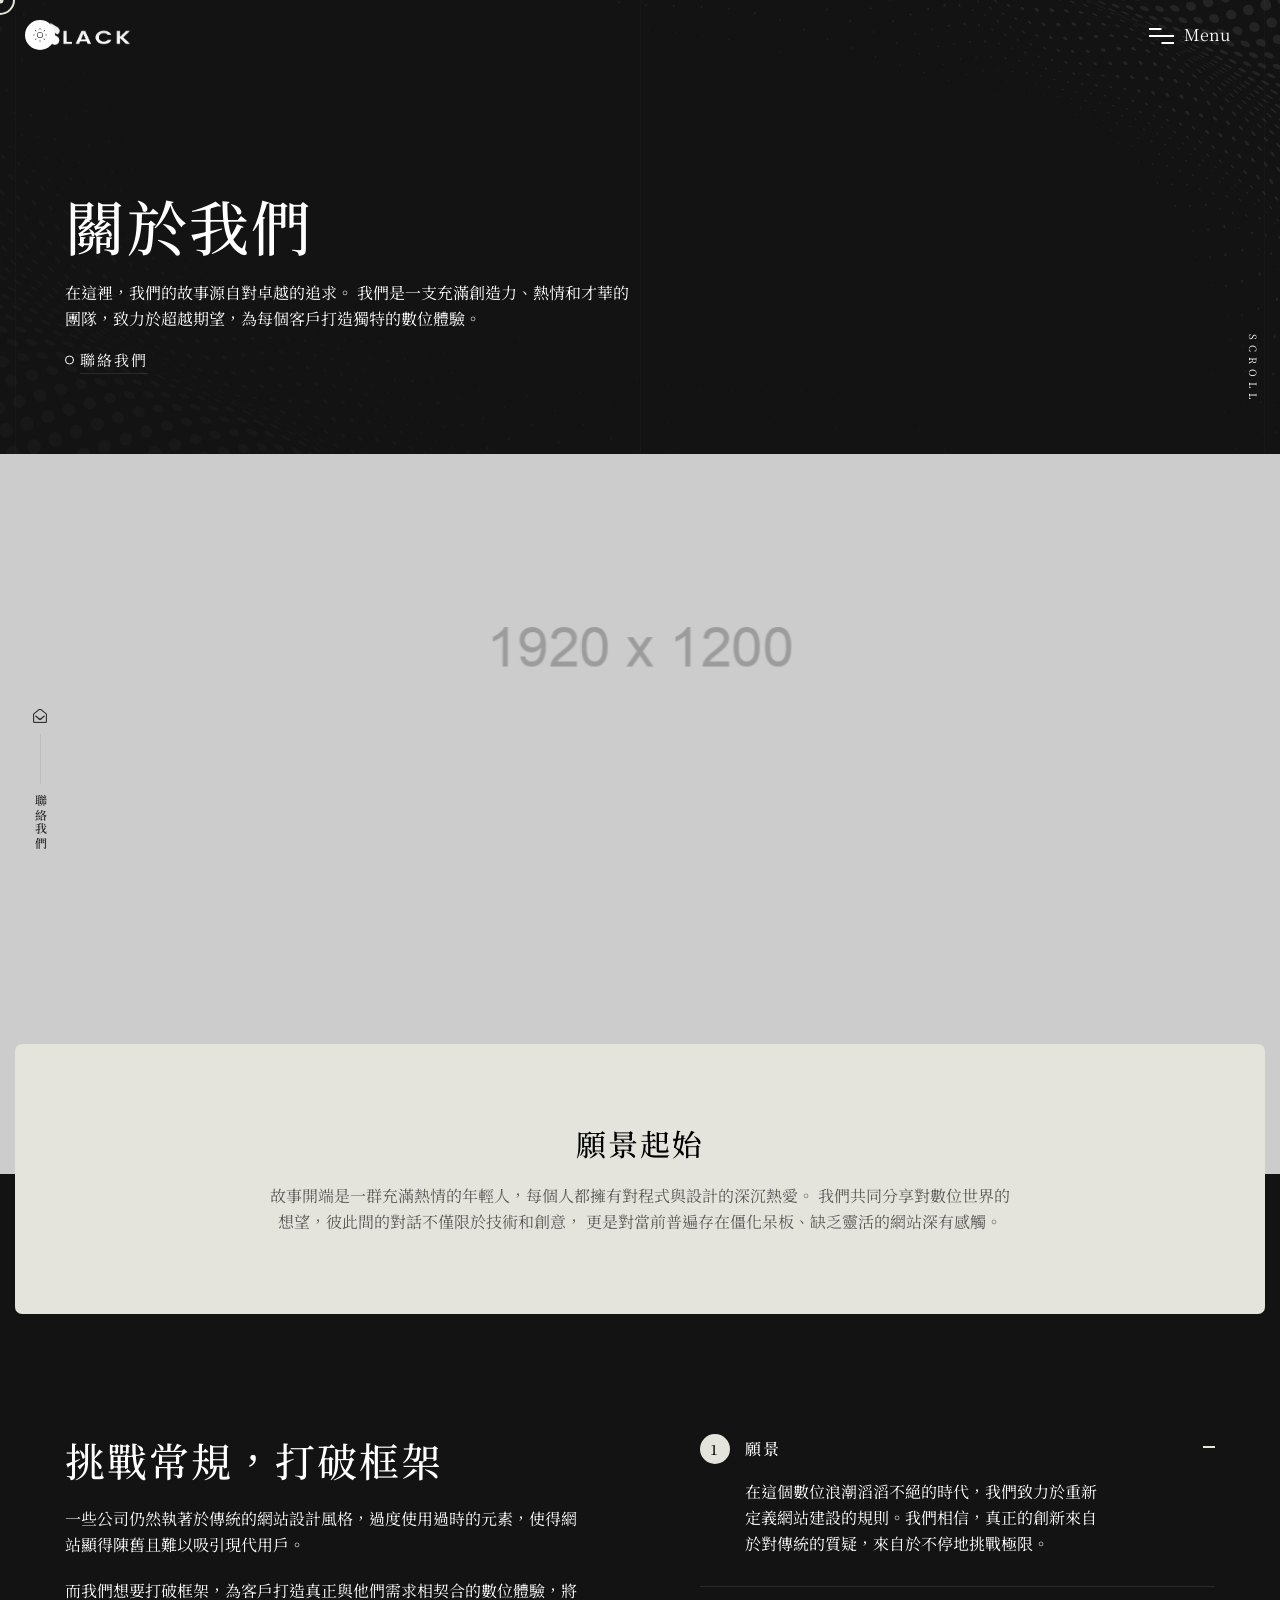
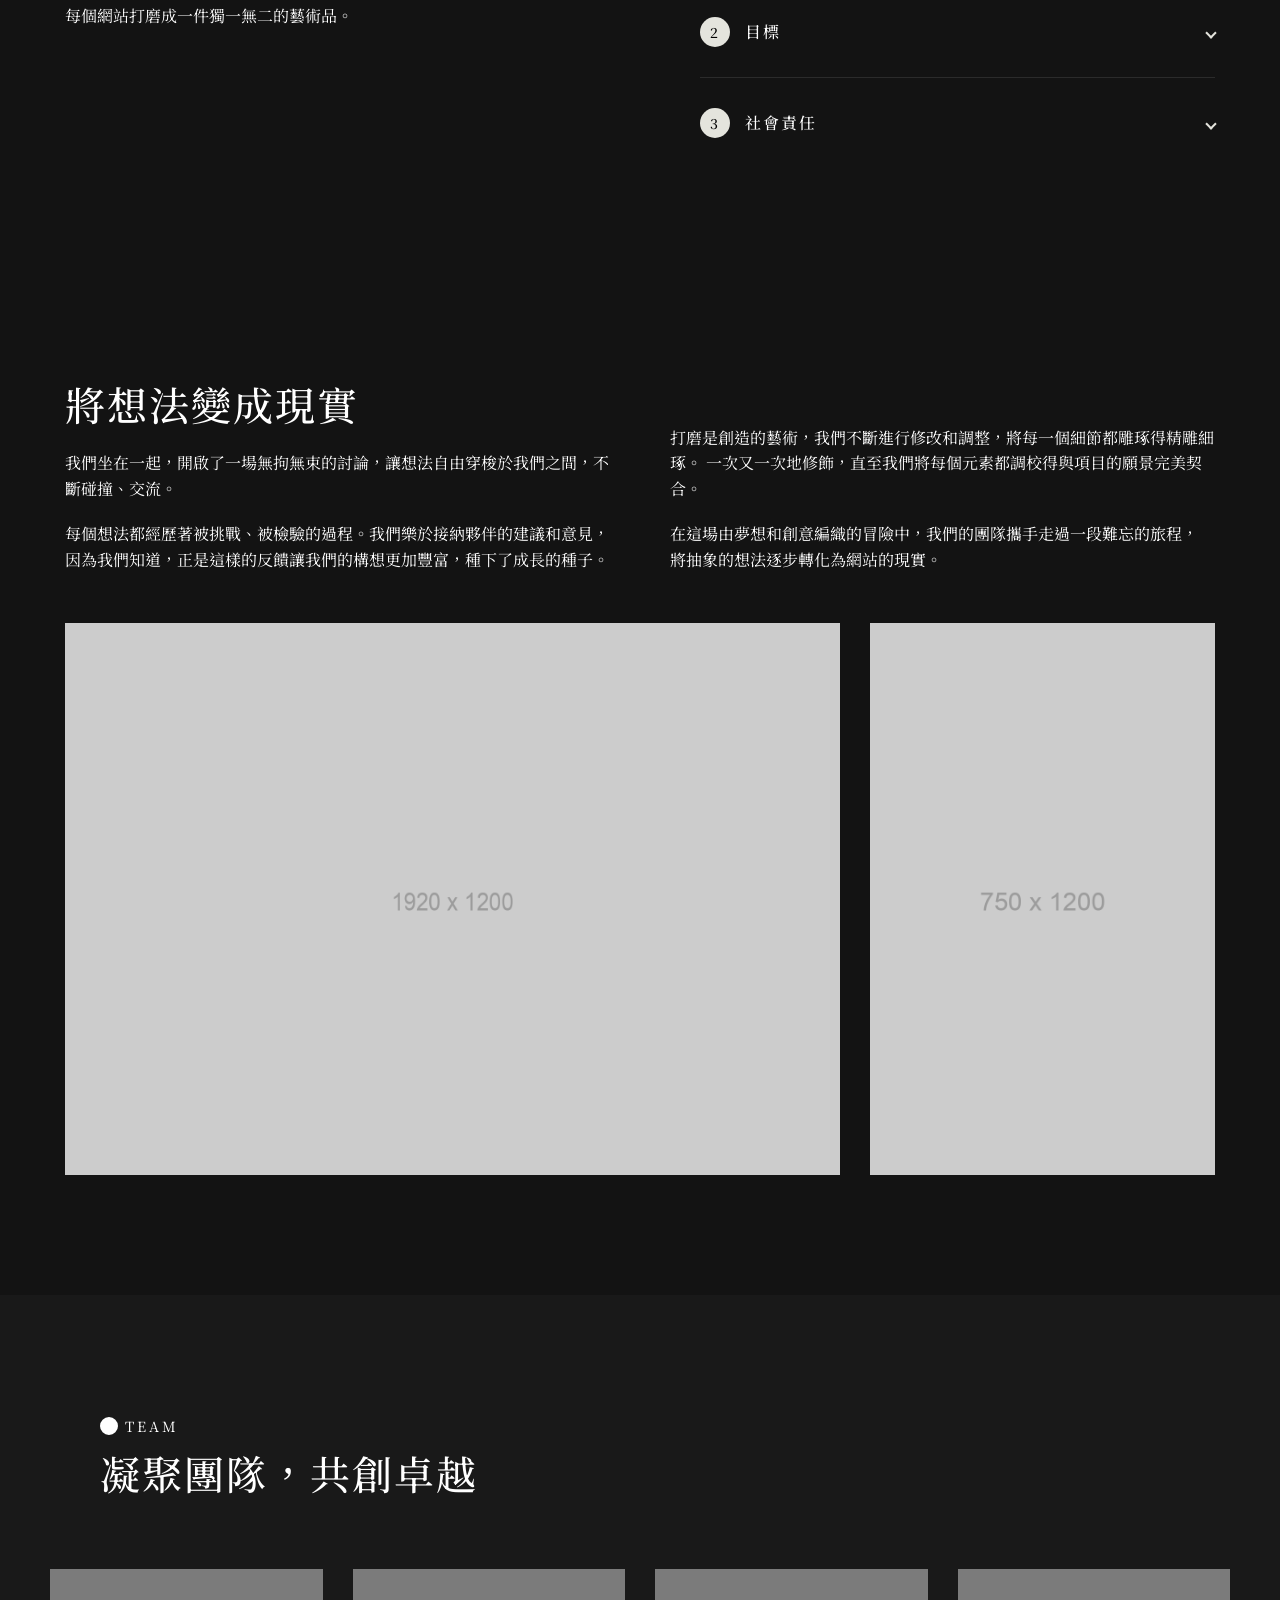
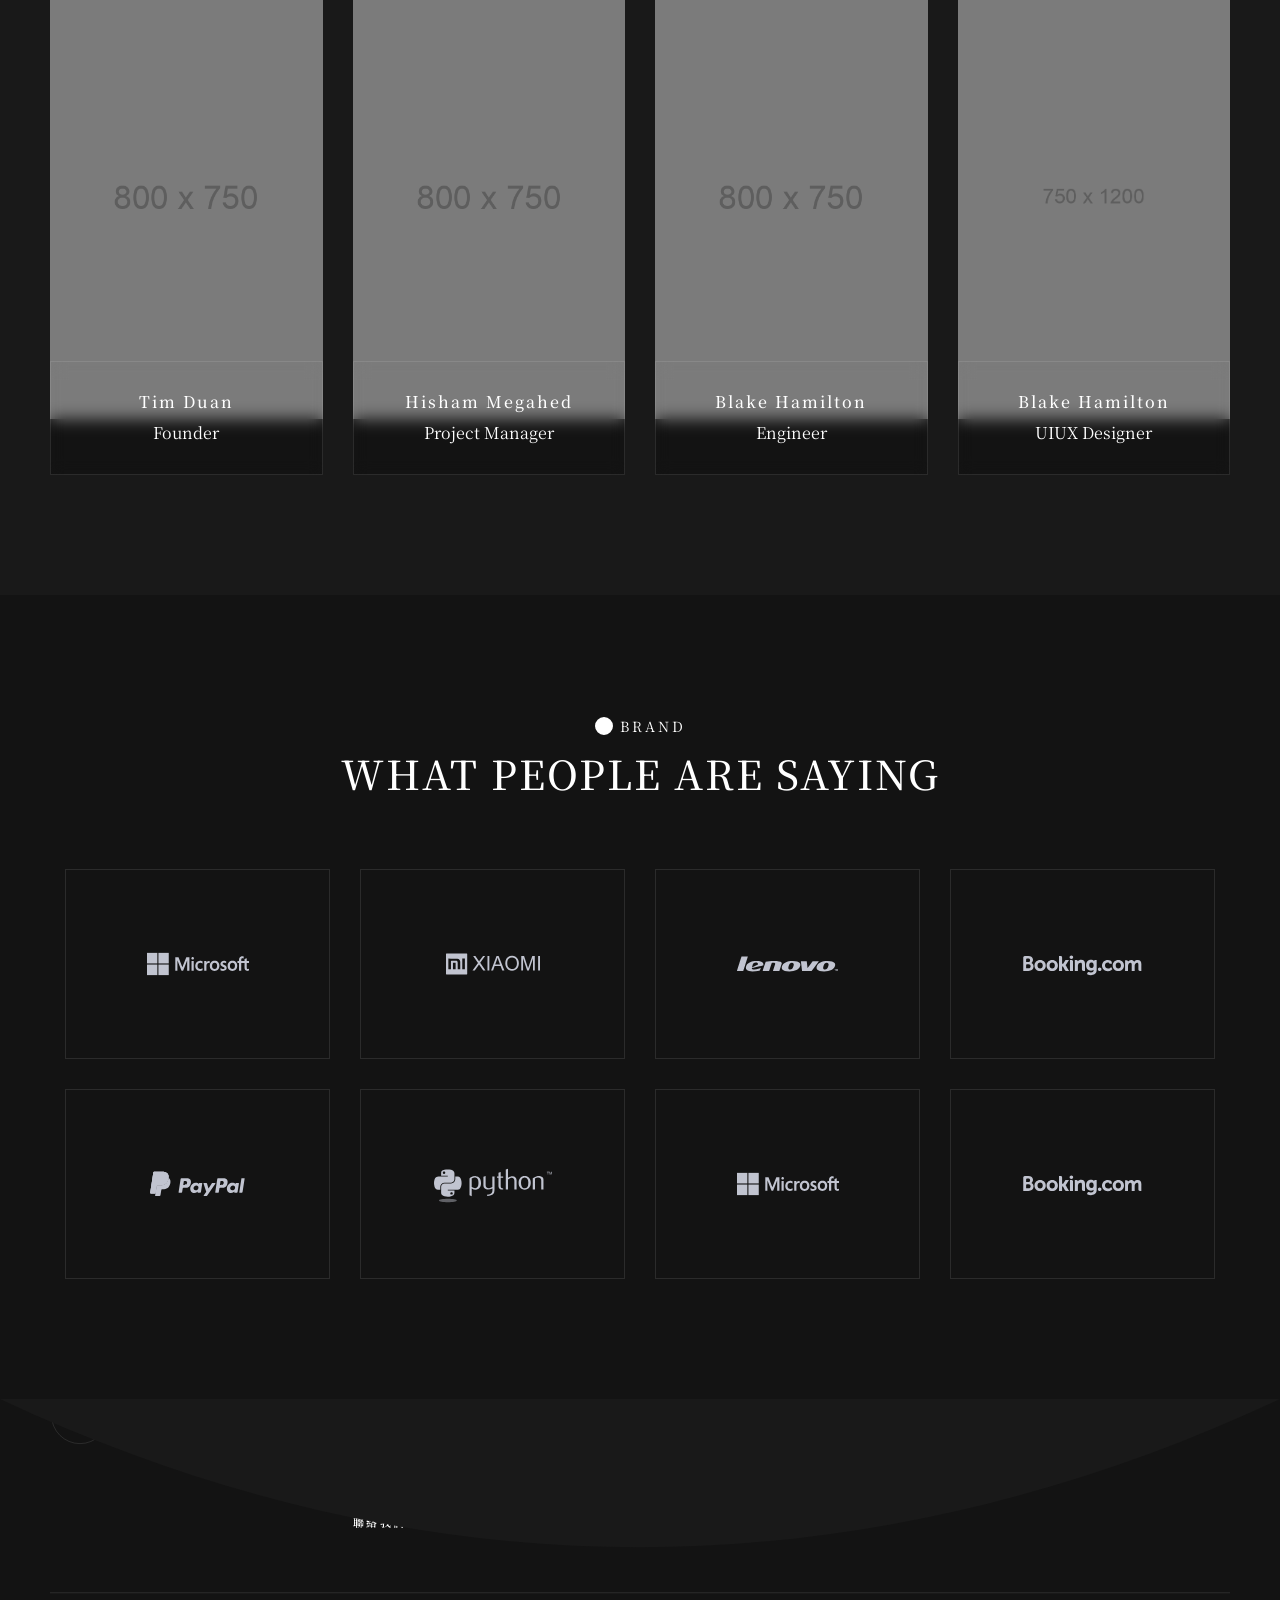
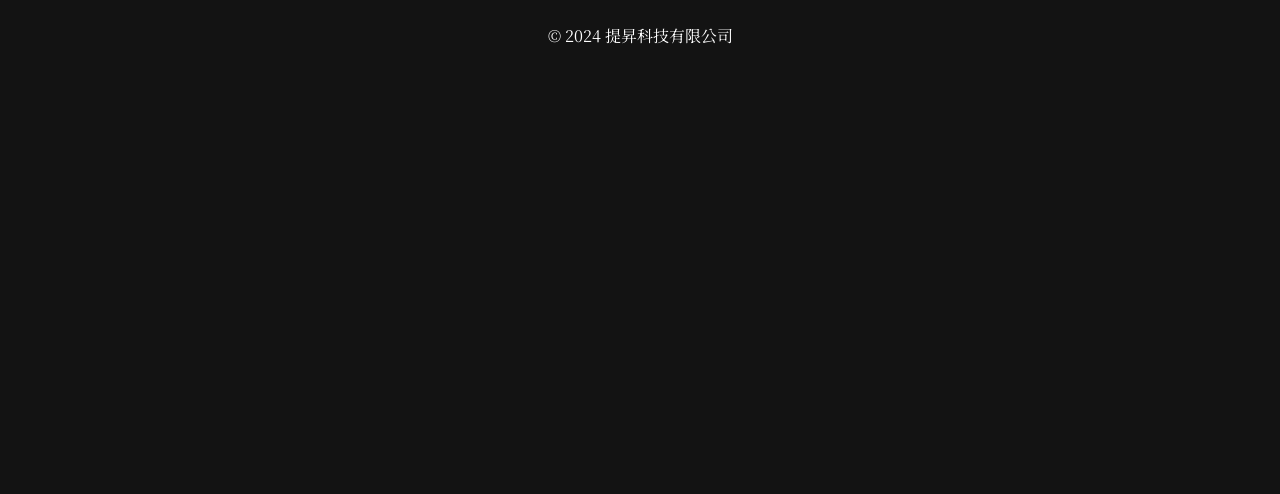
==== about-us.html @ e15471f5 "initial commit" ====
<!doctype html>
<html class="no-js" lang="">

<head>
    <meta charset="utf-8">
    <meta name="description" content="">
    <meta name="viewport" content="width=device-width, initial-scale=1">

    <link rel="icon" href="assets/img/logo-32x32.png" sizes="32x32"/>
    <link rel="icon" href="assets/img/logo-192x192.png" sizes="192x192"/>

    <title>關於我們｜提昇科技</title>

    <link href="assets/css/plugins.css" rel="stylesheet"/>
    <link rel="stylesheet" href="assets/css/style.css">
      <!-- 載入字體 -->
    <link href="https://fonts.googleapis.com/css?family=Noto+Serif+TC:200,300,regular,500,600,700,900" rel="stylesheet" />
    
</head>

<body class="v-dark dsn-ajax">


<div id="dsn_preloader" class="preloader">

    <div class="dsnload p-absolute">
        <span class="dsnload__row">
            <span class="dsnload__img">
            <img src="assets/img/logo-light.png" class="logo-dark" alt="Blackdsn" decoding="async" loading="lazy"/>
            <img src="assets/img/logo.png" class="logo-light" alt="Blackdsn" decoding="async" loading="lazy"/>
            </span>
        </span>
        <span class="dsnload__row dsnload__row--sibling">
            <span class="dsnload__img">
                 <img src="assets/img/logo-light.png" class="logo-dark" alt="Blackdsn" decoding="async" loading="lazy"/>
            <img src="assets/img/logo.png" class="logo-light" alt="Blackdsn" decoding="async" loading="lazy"/>
            </span>
        </span>
        <span class="dsnload__row dsnload__row--sibling">
            <span class="dsnload__img">
                <img src="assets/img/logo-light.png" class="logo-dark" alt="Blackdsn" decoding="async" loading="lazy"/>
            <img src="assets/img/logo.png" class="logo-light" alt="Blackdsn" decoding="async" loading="lazy"/>
            </span>
        </span>
        <span class="dsnload__row dsnload__row--sibling">
            <span class="dsnload__img">
               <img src="assets/img/logo-light.png" class="logo-dark" alt="Blackdsn" decoding="async" loading="lazy"/>
            <img src="assets/img/logo.png" class="logo-light" alt="Blackdsn" decoding="async" loading="lazy"/>
            </span>
        </span>


    </div>
    <svg width="100%" height="100%" viewBox="0 0 100 100" class="v-middle" preserveAspectRatio="xMinYMin meet"
         fill="none">
        <linearGradient id="linearColors" x1="0" y1="0" x2="1" y2="1">
            <stop offset="0%" stop-color="var(--theme-color)"></stop>
            <stop offset="50%" stop-color="var(--border-color)"></stop>
            <stop offset="100%" stop-color="var(--assistant-color)"></stop>
        </linearGradient>
        <path class="dsn-progress-path" d="M50,1 a49,49 0 0,1 0,98 a49,49 0 0,1 0,-98"/>
    </svg>
    <div class="loading-circle v-middle">
        <p class="loading-count v-middle">0</p>
    </div>

    <span class="loading-text text-uppercase mt-30 dsn-container">載入中...</span>
    <div class="bg-load background-section d-flex align-items-end">
        <svg class="dsn-separator-bottom dsn-icon-assistant-color" width="100%" height="100%" viewBox="0 0 100 10"
             preserveAspectRatio="none">
            <path class="path-anim separator__path" data-dsn-to="M 0 0 C 40 0 55 0 100 0 L 0 0 Z"
                  vector-effect="non-scaling-stroke" d="M 0 0 C 40 16 75 10 100 0 L 0 0 Z"></path>
        </svg>
    </div>

</div>


<main id="main_root" class="main-root">

    <!-- ========== <!-- ========== Menu ========== -->
    <header id="site_menu_header" class="site-header  dsn-container d-none dsn-hamburger">
        <div class="main-logo">
            <a href="index.html" data-dsn-text="提昇科技" class="custom-logo-link main-brand effect-ajax" rel="home"
            aria-current="page">
                <img src="assets/img/logo-light.png" class="custom-logo logo-light" alt="Blackdsn"/>
                <img src="assets/img/logo.png" class="custom-logo logo-dark" alt="Blackdsn"/>
            </a>
        </div>
        <nav class="main-navigation ">
            <div class="menu-cover-title header-container dsn-container">MENU</div>
            <ul id="dsn-primary-list" class="primary-nav h2">
                <li class="nav-item has-sub-menu">
                    <a title="Home" href="index.html">
                        <span class="overflow ">首頁</span>
                    </a>
                </li>
                
                <li class="nav-item ">
                    <a title="About" href="about-us.html">
                        <span class="overflow">關於我們</span>
                    </a>
                </li>

                <li class="nav-item ">
                    <a title="Service" href="service.html" >
                        <span class="overflow">服務項目</span>
                    </a>
                </li>

                <li class="nav-item has-sub-menu">
                    <a title="Portfolio" href="portfolio.html">
                        <span class="overflow ">作品展示</span>
                    </a>
                </li>

                <li class="nav-item has-sub-menu">
                    <a title="News" href="news.html">
                        <span class="overflow ">最新消息</span>
                    </a>
                </li>

                <li class="nav-item ">
                    <a title="Contact" href="contact.html">
                        <span class="overflow">聯絡我們</span>
                    </a>
                </li>
            </ul>
            <div class="container-content  d-flex flex-column justify-content-center section-margin">
                <div class="nav__info">
                    <div class="nav-content">
                        <h5 class="sm-title-block mb-10">公司地址</h5>
                        臺中市西區大忠南街118號10F之2

                    </div>
                    <div class="nav-content mt-30">
                        <h5 class="sm-title-block mb-10">聯絡方式</h5>
                        <p class="links over-hidden mb-1">
                            <a class="link-hover d-block" href="tel:+886975307915" data-hover-text="+886 975307915">+886 975307915</a>
                        </p>
                        <p class="links over-hidden"><a class="link-hover" href="mailto:service@timtech.tw"
                                                        data-hover-text="service@timtech.tw">service@timtech.tw</a></p>

                    </div>
                </div>
            </div>
        </nav>
        <div id="navbar_toggle" class="navbar-toggle">
            <div class="toggle-icon">
                <div class="toggle-line"></div>
                <div class="toggle-line"></div>
                <div class="toggle-line"></div>
            </div>
            <div class="toggle-text">
                <div class="text-menu">Menu</div>
                <div class="text-open">Open</div>
                <div class="text-close">Close</div>
            </div>
        </div>
        <div class="bg-load background-main"></div>

        <svg width="100%" height="100%" viewBox="0 0 100 100" preserveAspectRatio="none"
            class="bg-load dsn-svg-transition">
            <path vector-effect="non-scaling-stroke" d="M 0 100 V 100 Q 50 100 100 100 V 100 z"/>
        </svg>

    </header>
    <!-- ========== End Menu ========== -->

    <!-- ========== Header Normal========== -->
    <header id="dsn_header" class="dsn-header-animation header-normal">
        <div class="background-overlay bg-pattern p-absolute left-0 top-0 w-100 h-100"></div>

        <div class="entry-header p-relative over-hidden">

            <div id="hero_content"
                 class="d-flex p-relative h-100 dsn-hero-parallax-title container align-items-center pb-section ">
                <div class="content p-relative ">
                    <div class="intro-project w-100">
                        <div class="intro-title ">
                            <!-- <p class="dsn-heading-title d-inline-block circle-before"></p> -->
                            <div id="hero_title" class="mt-10">
                                <h1 class="title text-upper">關於我們</h1>
                            </div>
                            <p class="mt-20 max-w570">
                                在這裡，我們的故事源自對卓越的追求。
                                我們是一支充滿創造力、熱情和才華的團隊，致力於超越期望，為每個客戶打造獨特的數位體驗。
                            </p>
                            <div class="dsn-def-btn dsn-hover-icon dsn-icon-heading-color mt-20 d-flex">
                                <a class="dsn-btn dsn-border border-color-default  background-section effect-ajax has-icon-left"
                                   href="contact.html" data-dsn-text="聯絡我們">
                                    <span class="dsn-icon dsn-bg-before btn-icon-left heading-color z-index-1">
                                        <i class="fas fa-angle-right" aria-hidden="true"></i>
                                    </span>
                                    <span class="title-btn p-relative  z-index-1 ">聯絡我們</span>
                                </a>
                            </div>
                        </div>
                    </div>
                </div>
            </div>
        </div>
        <a href="#page_wrapper" rel="nofollow" class="dsn-scroll-bottom"
           data-dsn-option='{"ease": "power4.inOut" , "duration" : 1.5}'>
            <div class="text">SCROLL</div>
        </a>
    </header>
    <!-- ========== End Header Normal ========== -->


    <div id="page_wrapper" class="wrapper">

        <!-- ========== About Section ========== -->

        <div class="box-under-bottom-img mb-section">
            <div class="img-box-parallax before-z-index dsn-animate dsn-effect-down h-v-80"
                 data-dsn-triggerhook="bottom" data-dsn-grid="move-up" data-overlay="0">
                <img class="has-bigger-scale cover-bg-img has-direction" src='assets/img/about-5.jpg' alt=''/>
            </div>
            <div class="p-relative content container background-theme box-padding border-rdu text-center">
                <h3 class="title-block-lg text-upper">願景起始</h3>
                <p class="dsn-heading-title mt-20 max-w750">
                    故事開端是一群充滿熱情的年輕人，每個人都擁有對程式與設計的深沉熱愛。
                    我們共同分享對數位世界的想望，彼此間的對話不僅限於技術和創意，
                    更是對當前普遍存在僵化呆板、缺乏靈活的網站深有感觸。
                </p>
            </div>
        </div>
        <!-- ========== End About Section ========== -->


        <!-- ==========  According ========== -->
        <div class="container section-margin d-grid grid-md-2" data-dsn-gap="30px 120px">
            <div class="box-left p-relative  pinned-scroll" data-dsn-option='{"end":"250"}'>
                <div class="section-title  pinned-element">
                    <h2 class="title-h2 text-upper">挑戰常規，打破框架</b></h2>
                    <p class="max-w570 mt-20">
                        一些公司仍然執著於傳統的網站設計風格，過度使用過時的元素，使得網站顯得陳舊且難以吸引現代用戶。
                    </p>
                    <p class="max-w570 mt-20">
                        而我們想要打破框架，為客戶打造真正與他們需求相契合的數位體驗，將每個網站打磨成一件獨一無二的藝術品。
                    </p>
                </div>
            </div>
            <div class="box-right">
                <div class="dsn-accordion" role="tablist">
                    <div class="accordion__wrapper">

                        <div class="accordion__item  active">
                            <div class="accordion__question user-no-selection expanded d-flex align-items-center  ">
                                <span class="number background-theme h6">1</span>
                                <h6 class="sm-title-block tab-title heading-color" role="tab" data-tab="0">願景</h6>
                            </div>
                            <div class="accordion__answer tab-description active " role="tabpanel" data-tab="0">
                                <p>在這個數位浪潮滔滔不絕的時代，我們致力於重新定義網站建設的規則。我們相信，真正的創新來自於對傳統的質疑，來自於不停地挑戰極限。</p>
                            </div>
                        </div>


                        <div class="accordion__item  ">
                            <div class="accordion__question user-no-selection  d-flex align-items-center  ">
                                <span class="number background-theme h6">2</span>
                                <h6 class="sm-title-block tab-title heading-color" role="tab" data-tab="1">目標</h6>
                            </div>
                            <div class="accordion__answer tab-description  " role="tabpanel" data-tab="1">
                                <p>透過創意十足的設計和獨一無二的使用者體驗，讓您的品牌在數位時代中脫穎而出，找到市場上獨特的定位。</p></div>
                        </div>


                        <div class="accordion__item  ">
                            <div class="accordion__question user-no-selection  d-flex align-items-center  ">
                                <span class="number background-theme h6">3</span>
                                <h6 class="sm-title-block tab-title heading-color" role="tab" data-tab="2">社會責任</h6>
                            </div>
                            <div class="accordion__answer tab-description  " role="tabpanel" data-tab="2">
                                <p>我們致力於分享專業知識，以促進社會持續發展。通過提供免費的數位內容，我們希望激發更多人對數位技術的興趣，提升他們在科技領域的能力。</p></div>
                        </div>

                    </div>
                </div>
            </div>
        </div>
        <!-- ========== End According ========== -->
        
        <!-- ========== Info Service ========== -->
        <div class="pt-section mb-section">
            <div class="container">
                <div class="d-grid grid-md-2" data-dsn-gap="30px 60px">
                    <div class="left">
                        <h5 class="title-h2 body-font text-upper">
                            將想法變成現實
                        </h5>
                        <p class="mt-20">
                            我們坐在一起，開啟了一場無拘無束的討論，讓想法自由穿梭於我們之間，不斷碰撞、交流。
                        </p>
                        <p class="mt-20">
                            每個想法都經歷著被挑戰、被檢驗的過程。我們樂於接納夥伴的建議和意見，
                            因為我們知道，正是這樣的反饋讓我們的構想更加豐富，種下了成長的種子。
                        </p>
                    </div>
                    <div class="right align-self-end">
                        <p class="mt-20">
                            打磨是創造的藝術，我們不斷進行修改和調整，將每一個細節都雕琢得精雕細琢。
                            一次又一次地修飾，直至我們將每個元素都調校得與項目的願景完美契合。
                        </p>
                        <p class="mt-20">
                            在這場由夢想和創意編織的冒險中，我們的團隊攜手走過一段難忘的旅程，
                            將抽象的想法逐步轉化為網站的現實。
                        </p>
                    </div>
                </div>
            </div>
            <div class="p-relative box-img">
                <div class="p-relative container d-grid grid-1-half mt-50 z-index-2">
                    <img src="assets/img/s1.jpg" alt="">
                    <img class="d-sm-none" src="assets/img/s2.jpg" alt="">
                </div>

                <div class="dsn-bg-mask background-main h-50 bottom-0 z-index-1"></div>
            </div>
        </div>
        <!-- ========== End Info Service ========== -->


        <!-- ========== Team ========== -->
        <div class="dsn-container over-hidden background-section section-padding ">
            <div class="section-title container d-flex  mb-70">
                <div class="sub-section-title">
                    <p class="description d-inline-block  circle-before mb-10">Team </p>
                    <h2 class="title-h2 dsn-heading-title p-relative title-block-lg d-block    heading-color">
                        凝聚團隊，共創卓越
                    </h2>
                </div>
            </div>
            <div class="d-grid grid-lg-4 grid-sm-2 dsn-team v-dark-head">
                <div class="team-item p-relative grid-item box-hover-image">
                    <div class="team-item-inner  background-main">
                        <div class="avatar box-img" data-overlay="4">
                            <img class="cover-bg-img" src='assets/img/team/3.jpg' alt=''/>
                        </div>
                        <div class="team-content border-before text-center">
                            <h4 class="text-name sm-title-block">Tim Duan</h4>
                            <span class="text-position">Founder</span>
                            <ul class="team-socials dsn-socials box-social">
                                <li>
                                    <a href="mailto:timduan@timtech.tw" target="_blank" rel="nofollow">
                                        <i class="far fa-envelope-open" aria-hidden="true"></i>
                                        <span>Email</span>
                                    </a>
                                </li>

                            </ul>
                        </div>


                    </div>
                </div>
                <div class="team-item p-relative grid-item box-hover-image">
                    <div class="team-item-inner  background-main">
                        <div class="avatar box-img" data-overlay="4">
                            <img class="cover-bg-img" src='assets/img/team/2.jpg' alt=''/>
                        </div>
                        <div class="team-content border-before text-center">
                            <h4 class="text-name sm-title-block">Hisham Megahed</h4>
                            <span class="text-position">Project Manager</span>
                            <ul class="team-socials dsn-socials box-social">
                                <li>
                                    <a href="mailto:service@timtech.tw" target="_blank" rel="nofollow">
                                        <i class="far fa-envelope-open" aria-hidden="true"></i>
                                        <span>Email</span>
                                    </a>
                                </li>                     
                            </ul>
                        </div>


                    </div>
                </div>
                <div class="team-item p-relative grid-item box-hover-image">
                    <div class="team-item-inner  background-main">
                        <div class="avatar box-img" data-overlay="4">
                            <img class="cover-bg-img" src='assets/img/team/1.jpg' alt=''/>
                        </div>
                        <div class="team-content border-before text-center">
                            <h4 class="text-name sm-title-block">Blake Hamilton</h4>
                            <span class="text-position">Engineer</span>
                            <ul class="team-socials dsn-socials box-social">
                                <li>
                                    <a href="mailto:service@timtech.tw" target="_blank" rel="nofollow">
                                        <i class="far fa-envelope-open" aria-hidden="true"></i>
                                        <span>Email</span>
                                    </a>
                                </li>                                                               
                            </ul>
                        </div>


                    </div>
                </div>
                <div class="team-item p-relative grid-item box-hover-image">
                    <div class="team-item-inner  background-main">
                        <div class="avatar box-img" data-overlay="4">
                            <img class="cover-bg-img" src='assets/img/p-1.jpg' alt=''/>
                        </div>
                        <div class="team-content border-before text-center">
                            <h4 class="text-name sm-title-block">Blake Hamilton</h4>
                            <span class="text-position">UIUX Designer</span>
                            <ul class="team-socials dsn-socials box-social">
                                <li>
                                    <a href="mailto:service@timtech.tw" target="_blank" rel="nofollow">
                                        <i class="far fa-envelope-open" aria-hidden="true"></i>
                                        <span>Email</span>
                                    </a>
                                </li>                         
                            </ul>
                        </div>


                    </div>
                </div>
            </div>

        </div>
        <!-- ========== End Team ========== -->

        <!-- ========== testimonials ========== -->
        <!-- <div class="p-relative container section-margin">
            <div class="section-title d-flex justify-content-center  mb-70">
                <div class="sub-section-title text-center">
                    <p class="description d-inline-block  circle-before mb-10">testimonials</p>
                    <h2 class="title-h2 dsn-heading-title p-relative title-block-lg d-block    heading-color">
                        What People are Saying
                    </h2>
                </div>
            </div>
            <div class="elementor-widget-dsn_testimonial" data-widget_type="dsn_testimonial.default">
                <div class="dsn-testimonials dsn-swiper p-relative has-parallax-image"
                     data-dsn-option='{"spaceBetween":30,"centeredSlides":false,"slidesPerView":2}'>

                    <div class="testimonials-content">
                        <div class="testimonial-inner">
                            <svg version="1.1" xmlns="http://www.w3.org/2000/svg" x="0px" y="0px"
                                 viewBox="0 0 509 396.83"
                                 enable-background="new 0 0 509 396.83" xml:space="preserve">
					        <g>
                            <path fill-rule="evenodd" clip-rule="evenodd"
                                  d="M105.098,396.83c-2.062,0-4.122,0-6.183,0 c0.123-48.731,0.116-97.466,0.493-146.195c0.062-7.844-3.65-8.881-10.09-8.843c-29.772,0.182-59.545,0.047-89.318,0.026 C0,161.382,0,80.947,0,0c81.742,0,163.484,0,245.227,0c0.023,83.874,0.496,167.752-0.071,251.624 c-0.436,64.131-47.354,121.936-109.503,136.974C125.404,391.076,115.279,394.073,105.098,396.83z M127.891,360.509 c6.063-1.545,10.049-2.226,13.799-3.568c42.174-15.098,74.277-58.896,74.735-104.55c0.718-71.273,0.187-142.558,0.454-213.837 c0.03-7.696-2.596-10.07-10.136-10.038c-55.961,0.236-111.927,0.287-167.887-0.042c-8.413-0.049-10.398,3.014-10.363,10.831 c0.254,54.408,0.317,108.815-0.047,163.22c-0.061,8.994,3.321,10.93,11.452,10.803c25.744-0.405,51.505,0.184,77.245-0.329 c8.78-0.174,10.986,2.931,10.911,11.301c-0.363,40.63-0.164,81.264-0.163,121.897C127.891,350.262,127.891,354.325,127.891,360.509 z"/>
                                <path fill-rule="evenodd" clip-rule="evenodd"
                                      d="M368.871,396.83c-2.061,0-4.122,0-6.184,0 c0.057-48.133-0.099-96.267,0.354-144.395c0.081-8.996-3.268-10.854-11.386-10.722c-26.047,0.42-52.108-0.083-78.152,0.299 c-7.577,0.108-10.083-2.194-10.053-9.942c0.294-77.357,0.262-154.713,0.322-232.07C345.353,0,426.929,0,509,0 c0,89.562,0,179.125,0,268.687c-1.256,3.464-2.793,6.854-3.73,10.401c-15.376,58.112-51.126,95.756-109.9,110.431 C386.48,391.735,377.7,394.382,368.871,396.83z M391.554,360.501c5.951-1.528,9.958-2.176,13.686-3.57 c43.103-16.135,74.464-59.44,74.864-105.611c0.616-70.931,0.138-141.869,0.404-212.803c0.03-7.722-2.58-10.037-10.111-10.005 c-55.963,0.24-111.926,0.285-167.889-0.036c-8.406-0.048-10.429,3.048-10.392,10.853c0.245,54.405,0.31,108.813-0.049,163.216 c-0.059,9.03,3.45,10.9,11.528,10.778c25.741-0.39,51.504,0.193,77.245-0.325c8.785-0.178,10.956,2.917,10.878,11.284 c-0.368,40.629-0.167,81.263-0.165,121.897C391.554,350.25,391.554,354.318,391.554,360.501z"/>
					        </g>
				        </svg>
                            <div class="swiper-container">
                                <div class="swiper-wrapper">
                                    <div class="swiper-slide testimonial-inner-item border-style">
                                        <div class="avatar box-img dsn-auto">
                                            <img src='assets/img/team/1.jpg' class="cover-bg-img" alt=''/>
                                        </div>
                                        <div class="testimonial-item">
                                            <div class="testimonial-content mb-25">
                                                <div class="quote">
                                                    <p class="max-w750 testimonial-content p-large">
                                                        This theme is awesome and the designer is very helpful. I
                                                        had a
                                                        few
                                                        questions
                                                        purchase. He/She helped me with all the doubts. Also, they
                                                        provide
                                                        quick
                                                        support. Thank you so much for a beautiful theme
                                                    </p>
                                                </div>
                                            </div>
                                            <div class="content-inner border-top">
                                                <div class="d-flex align-items-center ">
                                                    <div class="avatar box-img dsn-auto">
                                                        <img src='assets/img/team/1.jpg'
                                                             class="cover-bg-img" alt=''/>
                                                    </div>
                                                    <div class="label box-text">
                                                        <h4 class="testimonial-name sm-title-block">MTL Graphic</h4>
                                                        <h5 class="testimonial-position">Graphic Design</h5>
                                                    </div>
                                                </div>
                                            </div>
                                        </div>
                                    </div>
                                    <div class="swiper-slide testimonial-inner-item border-style">
                                        <div class="avatar box-img dsn-auto">
                                            <img src='assets/img/team/2.jpg' class="cover-bg-img" alt=''/>
                                        </div>
                                        <div class="testimonial-item">
                                            <div class="testimonial-content mb-25">
                                                <div class="quote">
                                                    <p class="max-w750 testimonial-content p-large">
                                                        This theme is awesome and the designer is very helpful. I
                                                        had a
                                                        few
                                                        questions
                                                        purchase. He/She helped me with all the doubts. Also, they
                                                        provide
                                                        quick
                                                        support. Thank you so much for a beautiful theme
                                                    </p>
                                                </div>
                                            </div>
                                            <div class="content-inner border-top">
                                                <div class="d-flex align-items-center ">
                                                    <div class="avatar box-img dsn-auto">
                                                        <img src='assets/img/team/2.jpg'
                                                             class="cover-bg-img" alt=''/>
                                                    </div>
                                                    <div class="label box-text">
                                                        <h4 class="testimonial-name sm-title-block">Jeremy
                                                            Smith</h4>
                                                        <h5 class="testimonial-position">Creative Studio Head</h5>
                                                    </div>
                                                </div>
                                            </div>
                                        </div>
                                    </div>
                                    <div class="swiper-slide testimonial-inner-item border-style">
                                        <div class="avatar box-img dsn-auto">
                                            <img src='assets/img/team/3.jpg' class="cover-bg-img" alt=''/>
                                        </div>
                                        <div class="testimonial-item">
                                            <div class="testimonial-content mb-25">
                                                <div class="quote">
                                                    <p class="max-w750 testimonial-content p-large">
                                                        This theme is awesome and the designer is very helpful. I
                                                        had a
                                                        few
                                                        questions
                                                        purchase. He/She helped me with all the doubts. Also, they
                                                        provide
                                                        quick
                                                        support. Thank you so much for a beautiful theme
                                                    </p>
                                                </div>
                                            </div>
                                            <div class="content-inner border-top">
                                                <div class="d-flex align-items-center ">
                                                    <div class="avatar box-img dsn-auto">
                                                        <img src='assets/img/team/3.jpg'
                                                             class="cover-bg-img" alt=''/>
                                                    </div>
                                                    <div class="label box-text">
                                                        <h4 class="testimonial-name sm-title-block">Angelo
                                                            Walking</h4>
                                                        <h5 class="testimonial-position">Developer Lead</h5>
                                                    </div>
                                                </div>
                                            </div>
                                        </div>
                                    </div>
                                    <div class="swiper-slide testimonial-inner-item border-style">
                                        <div class="avatar box-img dsn-auto">
                                            <img src='assets/img/team/4.jpg' class="cover-bg-img" alt=''/>
                                        </div>
                                        <div class="testimonial-item">
                                            <div class="testimonial-content mb-25">
                                                <div class="quote">
                                                    <p class="max-w750 testimonial-content p-large">
                                                        This theme is awesome and the designer is very helpful. I
                                                        had a
                                                        few
                                                        questions
                                                        purchase. He/She helped me with all the doubts. Also, they
                                                        provide
                                                        quick
                                                        support. Thank you so much for a beautiful theme
                                                    </p>
                                                </div>
                                            </div>
                                            <div class="content-inner border-top">
                                                <div class="d-flex align-items-center ">
                                                    <div class="avatar box-img dsn-auto">
                                                        <img src='assets/img/team/4.jpg'
                                                             class="cover-bg-img" alt=''/>
                                                    </div>
                                                    <div class="label box-text">
                                                        <h4 class="testimonial-name sm-title-block">Bill
                                                            Gardner</h4>
                                                        <h5 class="testimonial-position">Web designer</h5>
                                                    </div>
                                                </div>
                                            </div>
                                        </div>
                                    </div>


                                </div>
                            </div>
                        </div>

                        <div class="dsn-swiper-paginate  d-flex p-relative w-100 h-100 mt-30 align-items-center container justify-content-between">
                            <div class="swiper-prev">
                                <div class="prev-container">
                                    <div class="container-inner">
                                        <div class="triangle"></div>
                                        <svg class="circle" xmlns="http://www.w3.org/2000/svg" viewBox="0 0 24 24">
                                            <g class="circle-wrap" fill="none" stroke-width="1"
                                               stroke-linejoin="round" stroke-miterlimit="10">
                                                <circle cx="12" cy="12" r="10.5"></circle>
                                            </g>
                                        </svg>
                                    </div>
                                </div>
                            </div>
                            <div class="swiper-pagination  mr-30 ml-30 heading-color" data-dsn-type="bullets"></div>
                            <div class="swiper-next">
                                <div class="next-container">
                                    <div class="container-inner">
                                        <div class="triangle"></div>
                                        <svg class="circle" xmlns="http://www.w3.org/2000/svg" width="24"
                                             height="24" viewBox="0 0 24 24">
                                            <g class="circle-wrap" fill="none" stroke-width="1"
                                               stroke-linejoin="round" stroke-miterlimit="10">
                                                <circle cx="12" cy="12" r="10.5"></circle>
                                            </g>
                                        </svg>
                                    </div>
                                </div>
                            </div>
                        </div>
                    </div>

                </div>
            </div>
        </div> -->
        <!-- ========== End testimonials ========== -->

        <!-- ========== Brand ========== -->
        <div class="p-relative container section-margin">
            <div class="section-title d-flex justify-content-center  mb-70">
                <div class="sub-section-title text-center">
                    <p class="description d-inline-block  circle-before mb-10">Brand</p>
                    <h2 class="title-h2 dsn-heading-title p-relative title-block-lg d-block    heading-color">
                        What People are Saying
                    </h2>
                </div>
            </div>
            <div class="d-grid grid-md-4 grid-sm-2 dsn-brand">
                <div class="brand-item border-style">
                    <div class="brand-item-inner  over-hidden p-relative ">
                        <img src="assets/img/brand/1.svg" alt="">
                    </div>
                </div>
                <div class="brand-item border-style">
                    <div class="brand-item-inner  over-hidden p-relative ">
                        <img src="assets/img/brand/2.svg" alt="">
                    </div>
                </div>
                <div class="brand-item border-style">
                    <div class="brand-item-inner  over-hidden p-relative ">
                        <img src="assets/img/brand/3.svg" alt="">
                    </div>
                </div>
                <div class="brand-item border-style">
                    <div class="brand-item-inner  over-hidden p-relative ">
                        <img src="assets/img/brand/4.svg" alt="">
                    </div>
                </div>
                <div class="brand-item border-style">
                    <div class="brand-item-inner  over-hidden p-relative ">
                        <img src="assets/img/brand/5.svg" alt="">
                    </div>
                </div>
                <div class="brand-item border-style">
                    <div class="brand-item-inner  over-hidden p-relative ">
                        <img src="assets/img/brand/6.svg" alt="">
                    </div>
                </div>
                <div class="brand-item border-style">
                    <div class="brand-item-inner  over-hidden p-relative ">
                        <img src="assets/img/brand/1.svg" alt="">
                    </div>
                </div>
                <div class="brand-item border-style">
                    <div class="brand-item-inner  over-hidden p-relative ">
                        <img src="assets/img/brand/4.svg" alt="">
                    </div>
                </div>

            </div>
        </div>
        <!-- ========== End Brand ========== -->

        <!-- ========== Footer ========== -->
        <footer id="dsn_footer" class="dsn-footer p-relative footer-animate svg-animate background-main">
            <svg class="dsn-separator dsn-separator-up  dsn-icon-assistant-color" width="100%" height="100%"
                viewBox="0 0 100 10" preserveAspectRatio="none">
                <path class="path-anim separator__path" data-dsn-to="M 0 0 C 40 0 55 0 100 0 L 0 0 Z"
                    vector-effect="non-scaling-stroke" d="M 0 0 C 40 16 75 10 100 0 L 0 0 Z"></path>
            </svg>
            <div class="footer-content p-relative mt-section">

                <div class="text-center container">
                    <h2 class="title-h2 ">
                        <span class="d-block"><b><i>透過網站，將想法變成現實</i></b></span>
                    </h2>
                    <div class="dsn-icon-heading-color dsn-def-btn d-flex justify-content-center mt-30">
                        <a class="dsn-btn dsn-border border-color-default  background-section  effect-ajax has-icon-left"
                        href="contact.html" data-dsn-text="專案詢問">
                    <span class="dsn-icon dsn-bg-before btn-icon-left heading-color z-index-1">
                        <i class="fas fa-angle-right" aria-hidden="true"></i>
                    </span>
                            <span class="title-btn p-relative  z-index-1 ">專案詢問</span>
                        </a>
                    </div>

                </div>
                <div class="dsn-container pt-60">
                    <div class="d-grid grid-lg-4 grid-md-2 ">
                        <div class="grid-col-1">
                            <div class="dsn-logo main-logo">
                                <div class="main-logo">
                                    <a href="index.html" data-dsn-text="提昇科技"
                                    class="custom-logo-link main-brand effect-ajax" rel="home">
                                        <img class="custom-logo logo-light" src="assets/img/logo-light.png"
                                            alt="Blackdsn"/>
                                        <img class="custom-logo logo-dark" src="assets/img/logo.png"
                                            alt="Blackdsn"/>
                                    </a>
                                </div>
                            </div>
                            <ul class="dsn-socials box-social mt-20 dsn-icon-heading-color">
                                <li><a href="mailto:service@timtech.tw" target="_blank" rel="nofollow"
                                    class="init-color move-circle border-color-default" data-dsn="parallax"><span
                                        class="dsn-icon"><i class="far fa-envelope-open"></i> <span>Email</span></a>
                                </li>
                            </ul>
                        </div>
                        <div class="grid-col-2">
                            <h4 class="subtitle p-relative line-shape  line-shape-after "><span
                                    class="background-revere ">網站導航</span>
                            </h4>
                            <div class="menu-footer-menu-container">
                                <ul id="menu-footer-menu" class="menu">
                                    <li class="menu-item">
                                        <a href="index.html" class="effect-ajax">首頁</a>
                                    </li>
                                    <li class="menu-item">
                                        <a href="about-us.html" class="effect-ajax">關於我們</a>
                                    </li>
                                    <li class="menu-item">
                                        <a href="service.html" class="effect-ajax">服務項目</a>
                                    </li>
                                    <li class="menu-item">
                                        <a href="portfolio.html" class="effect-ajax">作品展示</a>
                                    </li>
                                    <li class="menu-item">
                                        <a href="news.html" class="effect-ajax">最新消息</a>
                                    </li>
                                    <li class="menu-item">
                                        <a href="contact.html" class="effect-ajax">聯絡我們</a>
                                    </li>

                                </ul>
                            </div>
                        </div>
                        <div class="grid-col-3">
                            <h4 class="subtitle p-relative line-shape  line-shape-after "><span
                                    class="background-revere ">聯絡方式</span>
                            </h4>

                            <div class="col-contact">
                                <p><strong>T</strong> : +886 975307915</p>
                                <p class="over-hidden mt-10">
                                    <strong>E</strong> : <a class="link-hover" href="mailto:service@timtech.tw"
                                                            data-hover-text="service@timtech.tw">service@timtech.tw</a>
                                </p>
                            </div>

                        </div>
                        <div class="grid-col-4">
                            <h4 class="subtitle p-relative line-shape  line-shape-after "><span
                                    class="background-revere ">公司地址</span>
                            </h4>
                            <div class="col-address">
                                <p>
                                    臺中市西區大忠南街118號10F之2
                                </p>
                            </div>
                        </div>
                    </div>
                    <div class="footer-bottom mt-60 pt-30 border-top pb-30 text-center">
                        <p class="over-hidden">
                            © 2024 提昇科技有限公司
                        </p>
                    </div>
                </div>


            </div>
        </footer>
        <!-- ========== End Footer ========== -->

    </div>

</main>


<!-- ========== Cursor ========== -->
<div id="dsn_cursor" class="ball"></div>
<div id="dsn_cursor_inner" class="ball"></div>
<!-- ========== End Cursor ========== -->


<!-- ==========  Social ========== -->
<div class="social-side d-flex align-items-center flex-column justify-content-center">

    <ul class="socials d-flex flex-column-reverse">
        <li style="--dsn-index-animate : 0;">
            <a href="mailto:service@timtech.tw" target="_blank" rel="nofollow">
                <i class="far fa-envelope-open" aria-hidden="true"></i> <span>Email</span>
            </a>
        </li>
    </ul>
    <div class="icon">聯絡我們</div>
</div>
<!-- ========== End Social ========== -->

<!-- ========== Style Option Page ========== -->
<div id="dsn_box_options" class="day-night">
    <div class="night active" data-dsn-theme="dark">
        <svg width="48" height="48" viewBox="0 0 48 48">
            <rect x="12.3" y="23.5" width="2.6" height="1"></rect>
            <rect x="16.1" y="15.3" transform="matrix(0.7071 -0.7071 0.7071 0.7071 -6.8871 16.5732)" width="1"
                  height="2.6"></rect>
            <rect x="23.5" y="12.3" width="1" height="2.6"></rect>
            <rect x="30.1" y="16.1" transform="matrix(0.7071 -0.7071 0.7071 0.7071 -2.5145 27.0538)" width="2.6"
                  height="1"></rect>
            <rect x="33.1" y="23.5" width="2.6" height="1"></rect>
            <rect x="30.9" y="30.1" transform="matrix(0.7071 -0.7071 0.7071 0.7071 -12.9952 31.4264)" width="1"
                  height="2.6"></rect>
            <rect x="23.5" y="33.1" width="1" height="2.6"></rect>
            <rect x="15.3" y="30.9" transform="matrix(0.7071 -0.7071 0.7071 0.7071 -17.3677 20.9457)" width="2.6"
                  height="1"></rect>
            <path
                    d="M24,18.7c-2.9,0-5.3,2.4-5.3,5.3s2.4,5.3,5.3,5.3s5.3-2.4,5.3-5.3S26.9,18.7,24,18.7z M24,28.3c-2.4,0-4.3-1.9-4.3-4.3s1.9-4.3,4.3-4.3s4.3,1.9,4.3,4.3S26.4,28.3,24,28.3z">
            </path>
        </svg>

    </div>
    <div class="moon" data-dsn-theme="night">
        <svg width="48" height="48" viewBox="0 0 48 48">
            <path
                    d="M24,33.9c-5.4,0-9.9-4.4-9.9-9.9c0-4.3,2.7-8,6.8-9.4l0.8-0.3l-0.1,0.9c-0.2,0.6-0.2,1.3-0.2,1.9c0,5.2,4.3,9.5,9.5,9.5c0.6,0,1.3-0.1,1.9-0.2l0.8-0.2L33.3,27C32,31.1,28.3,33.9,24,33.9z M20.4,15.9c-3.2,1.4-5.3,4.5-5.3,8.1c0,4.9,4,8.9,8.9,8.9c3.6,0,6.7-2.1,8.1-5.3c-0.4,0-0.8,0.1-1.3,0.1c-5.8,0-10.5-4.7-10.5-10.5C20.4,16.7,20.4,16.3,20.4,15.9z">
            </path>
        </svg>
    </div>
</div>
<!-- ========== End Style Option Page ========== -->

<!-- ========== Line BG ========== -->
<div id="line_head"><span class="container"></span></div>
<!-- ========== End Line BG ========== -->

<script src="assets/js/jquery-3.1.1.min.js"></script>
<script src="assets/js/plugins.min.js"></script>
<script src="assets/js/plugins/dsn-grid.min.js"></script>
<script src="assets/js/custom.js"></script>

</body>

</html>
---- assets/css/plugins.css ----
/*-----------------------------------------------------------------------------------

	Template Name:
	Template URI:
	Description:
	Author: design_grid
	Author URI:
	Version: 1.0

-----------------------------------------------------------------------------------*/

/* ----------------------------------------------------------------
			[ All Css Plugins & Helper Classes File ]
-----------------------------------------------------------------*/

/* == fontawesome == */
@import url("plugins/fontawesome-all.min.css");

/* == Swiper == */
@import url("plugins/swiper.min.css");

/* == animatedheadline == */
@import url("plugins/jquery.animatedheadline.css");

/* == fancybox popup == */
@import url("plugins/fancybox.css");

/* == magnific popup == */
@import url("plugins/fjGallery.css");

/* == Helper Class == */
@import url("global.css");
---- assets/css/style.css ----
@charset "UTF-8";
/*-----------------------------------------------------------

Template Name: BlackDsn - Ajax Portfolio HTML Template
  Template URI: http://theme.dsngrid.com/blackdsn
  Description: BlackDsn Ajax Portfolio Showcase HTML Template
  Author: design_grid
  Author URI: https://themeforest.net/user/design_grid
  Version: 1.0.0

-------------------------------------------------------------*/
/*-----------------------------------------------------------

    1.  Variables
    2.  Mixins
      - Mixins Master
      - Utilities
    3.  Normalize
    4.  Helpers
    5. Typography
      - Copy
	  - Headings
	6. Core
    7. Navigation
      - Links
      - Menus
	  - Next & Previous
    8. Content
      - pages
      - Comments
      - Archives
      - Footer
    9.Forms
      - Button
      - Fields
    10.Blocks
    11.Media
      - captions
    12.Version Light

-------------------------------------------------------------*/
:root, :root .v-light, :root .v-light-head {
  --bg-color: #f9f9f9;
  --assistant-color: #efefef;
  --theme-color: #e4dcd3;
  --theme-color-font: #fff;
  --font-color: #0009;
  --heading-color: #000;
  --border-color: #2828281a;
  --smooth-color: #141414;
  --reverse-color: #141414;
  --reverse-heading-color: #fff;
  --bg-btn: #f6fafd;
  /**
     Elementor color
  */
  --divider-color: var(--border-color);
}

:root .v-dark, :root .v-dark-head {
  --bg-color: #131313;
  --assistant-color: #191919;
  --theme-color: #e4e4dd;
  --font-color: #fff;
  --heading-color: #fff;
  --border-color: #ffffff1a;
  --smooth-color: #f9f9f9;
  --reverse-color: #f9f9f9;
  --reverse-heading-color: #000;
  --bg-btn: #0a0909;
}
:root .v-dark .background-theme, :root .v-dark.background-theme, :root .v-dark-head .background-theme, :root .v-dark-head.background-theme {
  --font-color: #0009;
  --heading-color: #000;
}

@media only screen and (max-width: 991px) {
  .v-dark-head-mobile {
    --bg-color: #131313;
    --assistant-color: #191919;
    --theme-color: #e4e4dd;
    --font-color: #ddd;
    --heading-color: #fff;
    --border-color: #ffffff1a;
    --smooth-color: #f9f9f9;
    --reverse-color: #f9f9f9;
    --reverse-heading-color: #000;
    --bg-btn: #0a0909;
  }
  .v-dark-head-mobile .background-theme, .v-dark-head-mobile.background-theme {
    --font-color: #0009;
    --heading-color: #000;
  }
}
:root {
  --body-font: 'Noto Serif TC','Noto Sans TC','Microsoft JhengHei',sans-serif;
  --heading-font: 'Noto Serif TC','Noto Sans TC','Microsoft JhengHei',sans-serif;
  --font-code: Menlo, monaco, Consolas, Lucida Console, monospace;
  --font-pre: "Courier 10 Pitch", Courier, monospace;
  --font-size-base: 16px;
  --font-size-h1: 40px;
  --font-size-h2: 35px;
  --font-size-h3: 30px;
  --font-size-h4: 25px;
  --font-size-h5: 22px;
  --font-size-h6: 16px;
  --menu-size: 12px;
  --line-height-base: 1.3;
  --line-height-content: 1.6;
  --font-weight-heading: 500;
  --font-weight-body: 400;
  --smooth-width: 4px;
  --bg-overlay: #000;
  --overlay-blend-mode: unset;
}
:root .dsn-icon-theme-color {
  --theme-color: #f7e0c7;
}
@media only screen and (min-width: 1400px) {
  :root {
    --dsn-gap-container: 100px;
    --title-heading: 65px;
  }
  :root .container, :root .dsn-left-container, :root .dsn-right-container {
    --dsn-gap-container: 50px;
  }
}
@media only screen and (max-width: 1399px) {
  :root {
    --dsn-gap-container: 50px;
    --title-heading: 85px;
  }
}
@media only screen and (max-width: 1200px) {
  :root {
    --title-heading: 75px;
  }
}
@media only screen and (min-width: 992px) {
  :root {
    --margin-padding: 120px;
    --box-padding: 80px 40px;
  }
}
@media only screen and (max-width: 991px) {
  :root {
    --margin-padding: 80px;
    --box-padding: 60px var(--dsn-gap-container);
    --title-heading: 65px;
  }
}
@media only screen and (min-width: 768px) and (max-width: 991px) {
  :root {
    --dsn-gap-container: 40px;
  }
}
@media only screen and (min-width: 576px) and (max-width: 767px) {
  :root {
    --dsn-gap-container: 25px;
    --title-heading: 47px;
  }
}
@media only screen and (max-width: 575px) {
  :root {
    --dsn-gap-container: 15px;
    --title-heading: 47px;
  }
}

/* -------------------------------------------------------
                   Core
-------------------------------------------------------- */
html {
  font-size: var(--font-size-base);
  scroll-behavior: initial;
}

body {
  background-color: var(--bg-color);
  color: var(--font-color);
  line-height: var(--line-height-base);
  font-family: var(--body-font);
  font-weight: var(--font-weight-body);
  margin: 0;
  text-rendering: optimizeLegibility;
  transition: 100ms;
  transition-property: background-color, color;
  width: 100%;
  min-height: 100%;
}

#dsn_cursor, #dsn_cursor_inner {
  position: fixed;
  top: 0;
  left: 0;
  border-radius: 50%;
  pointer-events: none;
  z-index: 99;
}
body:not(.dsn-cursor-effect) #dsn_cursor, body:not(.dsn-cursor-effect) #dsn_cursor_inner {
  display: none;
}
@media only screen and (max-width: 991px) {
  #dsn_cursor, #dsn_cursor_inner {
    display: none;
  }
}

#dsn_cursor {
  width: 30px;
  height: 30px;
  border: 2px solid var(--theme-color);
}
#dsn_cursor path {
  display: none;
  stroke-dasharray: 400;
  stroke-dashoffset: 400;
  stroke-width: 1;
}

#dsn_cursor_inner {
  width: 7px;
  height: 7px;
  background-color: var(--theme-color);
}

.unique-demos .box-content {
  opacity: 0.015;
}
.unique-demos .box-content .title {
  font-size: 8vw;
}

#dsn_preloader {
  position: fixed;
  width: 100vw;
  max-width: 100%;
  height: 100vh;
  z-index: 98;
  flex-direction: column;
  overflow: hidden;
  left: 0;
}
#dsn_preloader .bg-load {
  z-index: -1;
}
@media only screen and (min-width: 992px) {
  #dsn_preloader {
    --width-loading-circle: 25vw ;
  }
}
@media only screen and (max-width: 991px) {
  #dsn_preloader {
    --width-loading-circle: 50vw ;
  }
}
#dsn_preloader svg.v-middle, #dsn_preloader .loading-circle {
  width: var(--width-loading-circle);
  height: var(--width-loading-circle);
}
#dsn_preloader svg.v-middle path {
  display: block;
  stroke-dasharray: 310px;
  stroke-dashoffset: 310px;
  stroke: url(#linearColors);
  animation: spin 1s infinite linear;
  transform-origin: center;
  width: 100%;
  height: 100%;
  stroke-width: 1.4;
}
#dsn_preloader .loading-circle {
  font-size: 7vw;
  border-radius: 50%;
  border: 1px solid #000;
}
#dsn_preloader .loading-text {
  position: absolute;
  font-size: 22px;
  color: var(--heading-color);
  left: var(--dsn-gap-container);
  bottom: 50px;
}

.dsnload {
  top: 22px;
  left: var(--dsn-gap-container);
}
.dsnload .dsnload__img {
  display: block;
  transform-origin: bottom left;
  animation: moveIn 2s 0s cubic-bezier(0.36, 0, 0.06, 1) alternate infinite;
}
.dsnload .dsnload__img img {
  width: 96px;
}
.dsnload .dsnload__row:nth-child(1) {
  -webkit-clip-path: polygon(-10% 75%, 110% 75%, 110% 110%, -10% 110%);
          clip-path: polygon(-10% 75%, 110% 75%, 110% 110%, -10% 110%);
}
.dsnload .dsnload__row:nth-child(1) .dsnload__img {
  transform: translateY(-0.1em);
}
.dsnload .dsnload__row:nth-child(2) {
  -webkit-clip-path: polygon(-10% 50%, 110% 50%, 110% 75.3%, -10% 75.3%);
          clip-path: polygon(-10% 50%, 110% 50%, 110% 75.3%, -10% 75.3%);
}
.dsnload .dsnload__row:nth-child(2) .dsnload__img {
  transform: translateY(-0.3em) scaleY(1.1);
}
.dsnload .dsnload__row:nth-child(3) {
  -webkit-clip-path: polygon(-10% 25%, 110% 25%, 110% 50.3%, -10% 50.3%);
          clip-path: polygon(-10% 25%, 110% 25%, 110% 50.3%, -10% 50.3%);
}
.dsnload .dsnload__row:nth-child(3) .dsnload__img {
  transform: translateY(-0.5em) scaleY(1.2);
}
.dsnload .dsnload__row:nth-child(4) {
  -webkit-clip-path: polygon(-10% 0%, 110% 0%, 110% 25.3%, -10% 25.3%);
          clip-path: polygon(-10% 0%, 110% 0%, 110% 25.3%, -10% 25.3%);
}
.dsnload .dsnload__row:nth-child(4) .dsnload__img {
  transform: translateY(-0.7em) scaleY(1.3);
}
.dsnload .dsnload__row.dsnload__row--sibling {
  position: absolute;
  top: 0;
  left: 0;
  -webkit-user-select: none;
          user-select: none;
}

@keyframes moveIn {
  50%, 100% {
    transform: translateY(0em);
  }
  0% {
    opacity: 0;
    filter: blur(5px);
  }
  100% {
    opacity: 1;
    filter: blur(0px);
  }
}
@keyframes spin {
  0% {
    transform: rotate(0deg);
  }
  100% {
    transform: rotate(360deg);
  }
}
.day-night {
  position: fixed;
  z-index: 100;
  top: 20px;
  left: 25px;
  width: 30px;
  height: 30px;
  cursor: pointer;
  text-align: center;
}
.day-night svg {
  width: 30px;
  height: 30px;
}
.day-night .title-mode {
  writing-mode: vertical-rl;
  -webkit-text-orientation: mixed;
          text-orientation: mixed;
  margin-top: 10px;
  letter-spacing: 7px;
  background-color: var(--assistant-color);
  width: 40px;
  margin-left: -5px;
  padding-bottom: 10px;
  border-radius: 0 0 15px 15px;
  line-height: 38px;
}
.day-night .title-mode:before {
  content: "";
  position: absolute;
  left: -5px;
  top: -10px;
  height: 50px;
  width: 40px;
  background-color: inherit;
  z-index: -1;
  border-radius: 15px 15px 0 0;
}
@media only screen and (max-width: 991px) {
  .day-night {
    top: 30px;
    left: 200px;
    display: none;
  }
}
@media only screen and (max-width: 767px) {
  .day-night {
    top: 50px;
    left: 150px;
    display: none;
  }
}
.day-night .night,
.day-night .moon {
  position: absolute;
  top: 0;
  right: 0;
  bottom: 0;
  left: 0;
  width: 100%;
  height: 100%;
  pointer-events: none;
  transition: opacity 0.2s;
  border-radius: 100%;
  opacity: 0;
}
.day-night .night svg,
.day-night .moon svg {
  width: 100%;
  height: 100%;
}
.day-night .night {
  border: 1px solid rgba(255, 255, 255, 0.18);
  background-color: #fff;
  opacity: 1;
}
.day-night .night svg {
  fill: #000;
  width: 100%;
  height: 100%;
}
.day-night .moon {
  border: 1px solid rgba(255, 255, 255, 0.18);
  background-color: #000;
  opacity: 0;
}
.day-night .moon svg {
  transform: rotate(270deg);
  fill: #f0f0f0;
}
.v-light .day-night .night {
  opacity: 0;
}
.v-light .day-night .moon {
  opacity: 1;
}

#main_root:before, #main_root:after {
  clear: both;
  min-height: 1px;
  display: block;
}

#page_wrapper {
  position: relative;
  z-index: 1;
}

.elementor-widget-dsn_bg_mask.elementor-element.elementor-absolute, .elementor-widget-dsn_bg_mask.elementor-element.elementor-fixed {
  z-index: 0;
}

.bg-load {
  position: fixed;
  top: 0;
  left: 0;
  width: 100%;
  height: 100%;
  z-index: 99;
}
.bg-load svg {
  fill: var(--dsn-color-icon, var(--theme-color));
  pointer-events: none;
  width: 100%;
  height: 150px;
}
.bg-load svg.dsn-separator-bottom {
  transform: translateY(148px);
}
.bg-load svg.dsn-separator-top {
  transform: translateY(-148px) rotate(180deg);
}

.dsn-heading-title.p-10 {
  padding-top: 5px;
  padding-bottom: 5px;
  letter-spacing: 2px;
}

#line_head {
  position: fixed;
  z-index: -1;
  top: 0;
  left: 0;
  width: 100%;
  height: 100%;
  pointer-events: none;
  opacity: 0.2;
}
#line_head > .container {
  position: relative;
  height: 100%;
  left: 50%;
  transform: translateX(-50%);
  border-left: 1px solid var(--border-color);
  border-right: 1px solid var(--border-color);
}
#line_head > .container:before {
  content: "";
  display: block;
  position: relative;
  width: 1px;
  background-color: var(--border-color);
  height: 100%;
  margin: 0 auto;
}

.dsn-separator:not(.dsn-duration) {
  display: none;
}

.footer-animate.svg-animate .dsn-separator {
  top: 0;
  fill: var(--dsn-color-icon, var(--theme-color));
  position: absolute;
  display: block;
  pointer-events: none;
  width: 100%;
  height: 150px;
  z-index: 10;
  left: 0;
  background-color: transparent;
}
@media only screen and (max-width: 991px) {
  .footer-animate.svg-animate .dsn-separator {
    height: 100px;
  }
}
@media only screen and (max-width: 991px) {
  .footer-animate.svg-animate .dsn-separator {
    height: 80px;
  }
}
@media only screen and (max-width: 400px) {
  .footer-animate.svg-animate .dsn-separator {
    height: 50px;
  }
}

.dsn-separator-up {
  top: -1px;
}

.aspect-ratio-1 .box-image-link {
  overflow: hidden;
  position: relative;
  aspect-ratio: 1/1;
  border-radius: 50%;
}

.clip-path-circle .swiper-slide {
  -webkit-clip-path: circle(44% at 50% 50%);
          clip-path: circle(44% at 50% 50%);
}

.background-overlay {
  height: 100%;
  width: 100%;
  top: 0;
  left: 0;
  position: absolute;
  pointer-events: none;
}

.bg-1 {
  background-image: url("../img/bg-1.png");
  background-position: bottom left;
  background-repeat: no-repeat;
  opacity: 0.3;
}

/*noinspection CssInvalidPropertyValue*/
.experience .exp-number {
  background-image: url("../img/bg-2.svg");
  color: transparent;
  -webkit-text-stroke: 1.5px var(--heading-color);
  -webkit-text-fill-color: transparent;
  -webkit-background-clip: text;
  background-clip: text;
  transform: scale3d(1, 1.2, 1);
  background-position: center;
  background-repeat: no-repeat;
  background-size: cover;
  max-width: 570px;
  font-size: 113px;
  font-weight: 600;
  line-height: 90px;
}

.bg-dots:not(.dsn-btn, .service-item, .service-item-inner), .bg-dots .background-section:not(.dsn-btn, .service-item, .service-item-inner), .bg-dots .background-main:not(.dsn-btn, .service-item, .service-item-inner), .bg-dots .background-theme:not(.dsn-btn, .service-item, .service-item-inner) {
  background-image: url("../img/bg-dot.png");
}

.bg-dots.v-light:not(.dsn-btn, .service-item, .service-item-inner), .bg-dots.v-light .background-section:not(.dsn-btn, .service-item, .service-item-inner), .bg-dots.v-light .background-main:not(.dsn-btn, .service-item, .service-item-inner), .bg-dots.v-light .background-theme:not(.dsn-btn, .service-item, .service-item-inner), .v-light .bg-dots:not(.dsn-btn, .service-item, .service-item-inner), .v-light .bg-dots .background-section:not(.dsn-btn, .service-item, .service-item-inner), .v-light .bg-dots .background-main:not(.dsn-btn, .service-item, .service-item-inner), .v-light .bg-dots .background-theme:not(.dsn-btn, .service-item, .service-item-inner) {
  background-image: url("../img/bg-dot-light.png");
}

.bg-pattern {
  background-image: url("../img/bg-2.svg");
  background-position: center center;
  background-repeat: no-repeat;
  background-size: cover;
  opacity: 0.2;
}

.pt-header {
  padding-top: 160px;
}

.dsn-align-center {
  position: relative;
  min-height: 100vh;
  display: flex;
  align-items: center;
}
.dsn-align-center > * {
  width: 100%;
}

@media only screen and (max-width: 991px) {
  .left-box-image.mb-section, .box-info.mt-section {
    --margin-padding: 0;
  }

  .box-info.p-80 {
    padding: var(--box-padding);
  }
}
@media only screen and (max-width: 767px) {
  .dsn-def-btn.justify-self-end, .dsn-normal-btn.justify-self-end {
    justify-self: inherit;
  }
}
input::placeholder,
textarea::placeholder,
.form-control::placeholder,
.form-box input::placeholder,
.form-box textarea::placeholder {
  color: var(--font-color);
}

input[type=search]::-webkit-search-decoration {
  display: none;
}

fieldset {
  padding: 30px;
}
fieldset form > * {
  margin-bottom: 30px;
}
fieldset form:last-child {
  margin-bottom: 0;
}
fieldset form p {
  margin-top: 0;
}
fieldset form textarea,
fieldset form input {
  margin-bottom: 0;
  padding: 10px;
}

.dsn-no-results .dsn-search .search-form input {
  min-width: 460px;
}

.entry-form label {
  font-weight: 600;
  font-family: var(--heading-font);
  padding-bottom: 10px;
  display: block;
}
.entry-form input,
.entry-form textarea {
  font-family: var(--heading-font);
  font-size: 14px;
  width: 100%;
  border: none;
  border-bottom: 1px solid var(--border-color);
  color: var(--heading-color);
  padding: 10px;
  letter-spacing: 2px;
  background-color: var(--assistant-color);
}
.entry-form input::placeholder,
.entry-form textarea::placeholder {
  color: var(--heading-color);
  font-size: 14px;
  letter-spacing: 2px;
}
.entry-form textarea {
  min-height: 80px;
}

.dsn-def-btn > *, .dsn-def-btn > * .dsn-btn, .dsn-normal-btn > *, .dsn-normal-btn > * .dsn-btn {
  display: flex;
  align-items: center;
}

.dsn-normal-btn > * .dsn-btn {
  justify-content: center;
}

.dsn-btn {
  position: relative;
  text-align: center;
}
.dsn-btn .title-btn, .dsn-btn .dsn-icon {
  z-index: 2;
}
.dsn-btn .icon-circle {
  z-index: 1 !important;
}
.dsn-btn .btn-icon-left {
  margin-right: 10px;
}
.dsn-btn .btn-icon-right {
  margin-left: 10px;
}
.dsn-btn .title-btn {
  position: relative;
  font-size: 15px;
  line-height: 1.2;
  letter-spacing: 2px;
}

.dsn-def-btn {
  --dsn-icon-size: 15px;
}
.dsn-def-btn .dsn-btn, .dsn-def-btn .dsn-icon:before, .dsn-def-btn .dsn-icon i, .dsn-def-btn .dsn-icon svg {
  transition: 0.45s cubic-bezier(0.65, 0, 0.076, 1);
  transition-property: width, padding, margin;
}
.dsn-def-btn .icon-circle {
  display: none;
}
.dsn-def-btn .dsn-icon {
  width: 50px;
  height: 50px;
  line-height: 50px;
  border-radius: 50px;
  z-index: 0;
}
.dsn-def-btn .dsn-icon > * {
  position: relative;
  z-index: 1;
}
.dsn-def-btn .dsn-icon:before {
  content: "";
  position: absolute;
  width: inherit;
  height: inherit;
  border-radius: inherit;
}
.dsn-def-btn .dsn-icon.btn-icon-left:before {
  left: 0;
}
.dsn-def-btn .dsn-icon.btn-icon-right:before {
  right: 0;
}

.dsn-def-btn:not(.dsn-hover-icon) .dsn-btn:hover.has-icon-left {
  padding-right: 50px;
}
.dsn-def-btn:not(.dsn-hover-icon) .dsn-btn:hover.has-icon-left .dsn-icon i, .dsn-def-btn:not(.dsn-hover-icon) .dsn-btn:hover.has-icon-left .dsn-icon svg {
  margin-left: calc(50px / 2);
}
.dsn-def-btn:not(.dsn-hover-icon) .dsn-btn:hover.has-icon-right {
  padding-left: calc(50px / 2);
}
.dsn-def-btn:not(.dsn-hover-icon) .dsn-btn:hover.has-icon-right .dsn-icon i, .dsn-def-btn:not(.dsn-hover-icon) .dsn-btn:hover.has-icon-right .dsn-icon svg {
  margin-right: calc(50px / 2);
}
.dsn-def-btn:not(.dsn-hover-icon) .dsn-btn:hover .dsn-icon:before {
  width: 100%;
}

.dsn-def-btn.dsn-hover-icon .dsn-btn .title-btn {
  position: relative;
  padding-bottom: 5px;
}
.dsn-def-btn.dsn-hover-icon .dsn-btn .title-btn:after {
  position: absolute;
  content: "";
  left: 0;
  bottom: 0;
  width: 100%;
  height: 1px;
  background-color: var(--border-color);
  transform-origin: right;
}
.dsn-def-btn.dsn-hover-icon .dsn-btn .dsn-icon {
  position: absolute;
  margin-bottom: 5px;
}
.dsn-def-btn.dsn-hover-icon .dsn-btn .dsn-icon.btn-icon-left, .dsn-def-btn.dsn-hover-icon .dsn-btn .dsn-icon.btn-icon-left:after {
  left: 0;
}
.dsn-def-btn.dsn-hover-icon .dsn-btn .dsn-icon.btn-icon-right, .dsn-def-btn.dsn-hover-icon .dsn-btn .dsn-icon.btn-icon-right:after {
  right: 0;
}
.dsn-def-btn.dsn-hover-icon .dsn-btn .dsn-icon:after {
  content: "";
  position: absolute;
  width: 7px;
  height: 7px;
  line-height: 7px;
  border-radius: 50px;
  border: 1px solid var(--heading-color);
  top: 50%;
  transform: translateY(-50%);
  z-index: -1;
}
.dsn-def-btn.dsn-hover-icon .dsn-btn .dsn-icon:before {
  transform: scale(0);
}
.dsn-def-btn.dsn-hover-icon .dsn-btn .dsn-icon i, .dsn-def-btn.dsn-hover-icon .dsn-btn .dsn-icon svg {
  opacity: 0;
}
.dsn-def-btn.dsn-hover-icon .dsn-btn .dsn-icon, .dsn-def-btn.dsn-hover-icon .dsn-btn .dsn-icon:before, .dsn-def-btn.dsn-hover-icon .dsn-btn .dsn-icon:after, .dsn-def-btn.dsn-hover-icon .dsn-btn i, .dsn-def-btn.dsn-hover-icon .dsn-btn svg, .dsn-def-btn.dsn-hover-icon .dsn-btn .title-btn, .dsn-def-btn.dsn-hover-icon .dsn-btn .title-btn:after {
  transition: 0.45s cubic-bezier(0.65, 0, 0.076, 1);
}
.dsn-def-btn.dsn-hover-icon .dsn-btn.has-icon-left .title-btn {
  margin-left: 15px;
}
.dsn-def-btn.dsn-hover-icon .dsn-btn.has-icon-right .title-btn {
  margin-right: 15px;
}
.dsn-def-btn.dsn-hover-icon .dsn-btn:hover.has-icon-left .title-btn {
  margin-left: calc(50px + 10px);
}
.dsn-def-btn.dsn-hover-icon .dsn-btn:hover.has-icon-right .title-btn {
  margin-right: calc(50px + 10px);
}
.dsn-def-btn.dsn-hover-icon .dsn-btn:hover .dsn-icon {
  width: 50px;
  height: 50px;
  line-height: 50px;
  border-radius: 50px;
  z-index: 0;
  border: 0;
}
.dsn-def-btn.dsn-hover-icon .dsn-btn:hover .dsn-icon.btn-icon-left:after {
  left: 25px;
}
.dsn-def-btn.dsn-hover-icon .dsn-btn:hover .dsn-icon.btn-icon-right:after {
  right: 25px;
}
.dsn-def-btn.dsn-hover-icon .dsn-btn:hover .dsn-icon:before, .dsn-def-btn.dsn-hover-icon .dsn-btn:hover .dsn-icon i, .dsn-def-btn.dsn-hover-icon .dsn-btn:hover .dsn-icon svg {
  transform: none;
  opacity: 1;
}
.dsn-def-btn.dsn-hover-icon .dsn-btn:hover .title-btn:after {
  transform: scale(0);
}

.dsn-normal-btn .dsn-btn:not(.border-rdu) {
  padding: 12px 18px;
}
.dsn-normal-btn .dsn-btn.border-rdu {
  border-radius: 48px;
  padding: 20px 30px;
}

/*--------------------------------------------------------------
## Links
--------------------------------------------------------------*/
a {
  outline: 0;
  outline-style: none;
}
a:hover, a:active {
  outline: 0;
  text-decoration: none;
}

/*--------------------------------------------------------------
## Menus
--------------------------------------------------------------*/
.site-header {
  position: fixed;
  top: 0;
  width: 100%;
  padding-top: 22px;
  padding-bottom: 22px;
  transition-property: background-color, padding-top, padding-bottom, transform;
  transition-duration: 0.5s;
  z-index: 97;
  display: flex;
  flex-wrap: wrap;
  align-items: center;
  justify-content: space-between;
}
.site-header > .p-relative.dsn-container {
  padding: 0;
  display: flex;
  align-items: center;
}
.site-header .dsn-svg-transition {
  fill: var(--assistant-color);
}
.site-header .bg-load:not(.dsn-svg-transition) {
  opacity: 0;
  visibility: hidden;
  z-index: -1;
}
.site-header .bg-load {
  position: fixed;
  pointer-events: none;
}
.admin-bar .site-header {
  top: 46px;
}
@media screen and (min-width: 783px) {
  .admin-bar .site-header {
    top: 32px;
  }
}
.site-header .main-logo {
  position: relative;
  z-index: 1;
}
.site-header ul.primary-nav {
  display: flex;
  padding-left: 0;
  margin-bottom: 0;
  flex-wrap: wrap;
}
.site-header ul.primary-nav ul {
  position: absolute;
}
@media only screen and (min-width: 992px) {
  .site-header:not(.dsn-hamburger) .main-navigation {
    display: flex;
    flex-basis: auto;
  }
  .site-header:not(.dsn-hamburger) ul.primary-nav li {
    font-family: var(--body-font);
    font-weight: bold;
  }
  .site-header:not(.dsn-hamburger) ul.primary-nav > li {
    font-size: 14px;
    padding-bottom: 10px;
    padding-top: 10px;
  }
  .site-header:not(.dsn-hamburger) ul.primary-nav > li li.has-sub-menu:after {
    content: "";
    position: absolute;
    border: solid var(--theme-color);
    border-width: 0 3px 3px 0;
    display: inline-block;
    padding: 3px;
    transform: translateY(-50%) rotate(45deg);
    margin: 0 0 2px 1px;
    right: 15px;
    top: calc(50% - 3px);
  }
  .site-header:not(.dsn-hamburger) ul.primary-nav > li:not(:first-of-type) {
    margin-left: 30px;
  }
  .site-header:not(.dsn-hamburger) ul.primary-nav > li:last-of-type ul {
    margin-left: -95px;
  }
  .site-header:not(.dsn-hamburger) ul.primary-nav > li ul {
    min-width: 200px;
    padding: 10px 0;
    margin-top: 10px;
    margin-left: -20px;
    background-color: var(--assistant-color);
    transition-property: transform, opacity, visibility;
    transition-duration: 0.8s;
    border-radius: 7px;
    opacity: 0;
    visibility: hidden;
    transform: translateY(35px);
    transition-timing-function: cubic-bezier(0.34, 1.56, 0.64, 1);
  }
  .site-header:not(.dsn-hamburger) ul.primary-nav > li ul li {
    position: relative;
    width: 100%;
    padding: 7px 20px;
    font-size: 13px;
    font-weight: 500;
  }
  .site-header:not(.dsn-hamburger) ul.primary-nav > li ul li:before {
    content: "";
    position: absolute;
    left: 0;
    top: 0;
    height: 0;
    width: 1.5px;
    transition: 0.5s;
    background-color: var(--heading-color);
  }
  .site-header:not(.dsn-hamburger) ul.primary-nav > li ul li:hover:before {
    height: 100%;
  }
  .site-header:not(.dsn-hamburger) ul.primary-nav > li ul ul {
    right: 100%;
    top: -15px;
  }
  .site-header:not(.dsn-hamburger) ul.primary-nav li.has-sub-menu:hover > ul, .site-header:not(.dsn-hamburger) ul.primary-nav li.has-sub-menu:focus > ul {
    opacity: 1;
    transform: none;
    visibility: visible;
  }
  .site-header:not(.dsn-hamburger) .navbar-toggle, .site-header:not(.dsn-hamburger) .bg-load {
    display: none;
  }
  .site-header:not(.dsn-hamburger) .dsn-back {
    display: none;
  }
  .site-header:not(.dsn-hamburger) .menu-cover-title {
    display: none;
  }
}
.site-header.dsn-hamburger .main-navigation {
  position: fixed;
  width: 100%;
  height: 100vh;
  top: 0;
  left: 0;
  padding-right: var(--dsn-gap-container);
  padding-left: var(--dsn-gap-container);
  transform: translateY(-100%);
  opacity: 0;
  visibility: hidden;
  display: flex;
}
@media only screen and (max-width: 991px) {
  .site-header.dsn-hamburger .main-navigation {
    flex-direction: column;
    overflow: auto;
  }
}
.site-header.dsn-hamburger ul.primary-nav {
  position: relative;
  top: 100px;
}
@media only screen and (min-width: 992px) {
  .site-header.dsn-hamburger ul.primary-nav {
    width: 70%;
    padding-right: var(--bs-gutter-x);
  }
}
.site-header.dsn-hamburger ul.primary-nav ul {
  width: 100%;
}
.site-header.dsn-hamburger ul.primary-nav, .site-header.dsn-hamburger ul.primary-nav ul {
  counter-reset: var(--dsn-li-name);
  height: calc(100vh - 100px);
  padding-bottom: 80px;
  padding-left: 0;
  display: flex;
  flex-wrap: nowrap;
  flex-direction: column;
  justify-content: center;
  align-items: flex-start;
  pointer-events: none;
  font-weight: 500;
}
@media only screen and (max-width: 991px) {
  .site-header.dsn-hamburger ul.primary-nav, .site-header.dsn-hamburger ul.primary-nav ul {
    justify-content: start;
  }
}
.site-header.dsn-hamburger ul.primary-nav li, .site-header.dsn-hamburger ul.primary-nav ul li {
  cursor: pointer;
  pointer-events: none;
}
.site-header.dsn-hamburger ul.primary-nav a, .site-header.dsn-hamburger ul.primary-nav ul a {
  color: var(--font-color);
  transform-origin: left top;
  transition: 500ms 0ms;
}
.site-header.dsn-hamburger ul.primary-nav a:hover, .site-header.dsn-hamburger ul.primary-nav ul a:hover {
  transform: skewX(2deg);
  letter-spacing: 2.5px;
}
@media only screen and (min-width: 992px) {
  .site-header.dsn-hamburger ul.primary-nav li a span:before, .site-header.dsn-hamburger ul.primary-nav ul li a span:before {
    counter-increment: var(--dsn-li-name);
    content: counters(var(--dsn-li-name), ".", decimal-leading-zero) ". ";
    font-family: var(--border-color);
    pointer-events: none;
    font-size: 14px;
    opacity: 0.3;
  }
}
.site-header.dsn-hamburger ul.primary-nav li {
  margin: 10px 0;
  width: 100%;
}
.site-header.dsn-hamburger ul.primary-nav a {
  position: relative;
  overflow: hidden;
}
.site-header.dsn-hamburger ul.primary-nav.h2 a {
  line-height: var(--font-size-h2);
}
.site-header.dsn-hamburger ul.primary-nav .h3 a {
  line-height: var(--font-size-h3);
}
.site-header.dsn-hamburger ul {
  left: 0;
  top: 0;
  z-index: -1;
}
.site-header.dsn-hamburger ul > li > a > span, .site-header.dsn-hamburger ul > li > span, .site-header.dsn-hamburger ul .scroll-content > li > a > span, .site-header.dsn-hamburger ul .scroll-content > li > span {
  transform: translateY(10px);
  opacity: 0;
  visibility: hidden;
  transition: 1s cubic-bezier(0.68, -0.55, 0.265, 1.55);
  transition-property: opacity, visibility, transform;
  transform-origin: center top;
  transition-delay: calc(0.1s * var(--dsn-li-index));
}
.site-header.dsn-hamburger ul.open {
  z-index: 9;
}
.site-header.dsn-hamburger ul.open > li > a, .site-header.dsn-hamburger ul.open > li > span, .site-header.dsn-hamburger ul.open .scroll-content > li > a, .site-header.dsn-hamburger ul.open .scroll-content > li > span {
  pointer-events: auto !important;
}
.site-header.dsn-hamburger ul.open > li > a > span, .site-header.dsn-hamburger ul.open > li > span, .site-header.dsn-hamburger ul.open .scroll-content > li > a > span, .site-header.dsn-hamburger ul.open .scroll-content > li > span {
  transform: translateY(0);
  opacity: 1;
  visibility: visible;
}
.site-header.dsn-hamburger #navbar_toggle {
  position: relative;
  display: flex;
  align-items: center;
  z-index: 1;
  cursor: pointer;
}
.site-header.dsn-hamburger #navbar_toggle .toggle-icon {
  --width-icon: 25px;
  margin-right: 10px;
}
.site-header.dsn-hamburger #navbar_toggle .toggle-icon .toggle-line {
  position: relative;
  height: 2px;
  background-color: var(--heading-color);
  width: 25px;
  transition: 0.5s;
}
.site-header.dsn-hamburger #navbar_toggle .toggle-icon .toggle-line:not(:first-child) {
  margin-top: 5px;
}
.site-header.dsn-hamburger #navbar_toggle .toggle-icon .toggle-line:nth-of-type(1), .site-header.dsn-hamburger #navbar_toggle .toggle-icon .toggle-line:nth-of-type(3) {
  transform: scaleX(0.5);
}
.site-header.dsn-hamburger #navbar_toggle .toggle-icon .toggle-line:nth-of-type(2) {
  width: var(--width-icon);
}
.site-header.dsn-hamburger #navbar_toggle .toggle-icon .toggle-line:nth-of-type(1) {
  transform-origin: left;
}
.site-header.dsn-hamburger #navbar_toggle .toggle-icon .toggle-line:nth-of-type(3) {
  transform-origin: right;
}
.site-header.dsn-hamburger #navbar_toggle .toggle-text {
  position: relative;
  --animate-trans: translateY(5px) rotateX(75deg);
  min-width: 43px;
}
.site-header.dsn-hamburger #navbar_toggle .toggle-text .text-open, .site-header.dsn-hamburger #navbar_toggle .toggle-text .text-close {
  position: absolute;
  top: 0;
  left: 0;
}
.site-header.dsn-hamburger #navbar_toggle .toggle-text .text-open .char, .site-header.dsn-hamburger #navbar_toggle .toggle-text .text-close .char {
  opacity: 0;
  visibility: hidden;
  transform: var(--animate-trans);
}
.site-header.dsn-hamburger #navbar_toggle .toggle-text .text-open, .site-header.dsn-hamburger #navbar_toggle .toggle-text .text-close, .site-header.dsn-hamburger #navbar_toggle .toggle-text .text-menu {
  overflow: hidden;
  will-change: transform;
}
.site-header.dsn-hamburger #navbar_toggle .toggle-text .text-open .char, .site-header.dsn-hamburger #navbar_toggle .toggle-text .text-close .char, .site-header.dsn-hamburger #navbar_toggle .toggle-text .text-menu .char {
  will-change: transform;
  transition-property: opacity, visibility, transform;
  transition-duration: 0.5s;
  transition-timing-function: cubic-bezier(0.68, -0.55, 0.265, 1.55);
  transition-delay: calc(30ms * var(--char-index) + 1ms);
}
.site-header.dsn-hamburger #navbar_toggle:hover .toggle-line {
  --trans-icon: scale(0.2, 1.7);
}
.site-header.dsn-hamburger #navbar_toggle:hover .toggle-line:nth-of-type(1), .site-header.dsn-hamburger #navbar_toggle:hover .toggle-line:nth-of-type(2), .site-header.dsn-hamburger #navbar_toggle:hover .toggle-line:nth-of-type(3) {
  transform: var(--trans-icon);
  border-radius: 3px;
}
.site-header.dsn-hamburger #navbar_toggle:hover .toggle-line:nth-of-type(1) {
  transform: var(--trans-icon) translateY(4px);
}
.site-header.dsn-hamburger #navbar_toggle:hover .toggle-line:nth-of-type(3) {
  transform: var(--trans-icon) translateY(-4px);
}
.site-header.dsn-hamburger #navbar_toggle:hover .text-menu .char {
  opacity: 0;
  visibility: hidden;
  transform: var(--animate-trans);
}
.site-header.dsn-hamburger #navbar_toggle:hover:not(.open) .text-open .char, .site-header.dsn-hamburger #navbar_toggle:hover.open .text-close .char {
  opacity: 1;
  visibility: visible;
  transform: none;
}
.site-header.dsn-hamburger .menu-cover-title {
  position: absolute;
  top: 50%;
  font-size: 20vw;
  font-weight: 600;
  line-height: 1.15;
  transform: translateY(-50%) rotateX(75deg);
  opacity: 0;
  padding-left: inherit;
  transition: 0.5s cubic-bezier(0.68, -0.55, 0.265, 1.55);
  transition-property: opacity, transform;
  pointer-events: none;
}
@media only screen and (min-width: 992px) {
  .site-header.dsn-hamburger .menu-cover-title {
    left: -15px;
  }
}
@media only screen and (max-width: 991px) {
  .site-header.dsn-hamburger .menu-cover-title {
    left: 0;
    padding-right: inherit;
    width: 100%;
  }
}
.site-header.dsn-hamburger.dsn-open .menu-cover-title {
  transition-delay: 1s;
  opacity: 0.03;
  transform: translateY(-50%);
}
.site-header.dsn-hamburger.dsn-open .toggle-line:nth-of-type(2) {
  transform: scale(0) !important;
  display: none;
}
.site-header.dsn-hamburger.dsn-open .toggle-line:nth-of-type(1), .site-header.dsn-hamburger.dsn-open .toggle-line:nth-of-type(3) {
  margin-top: 0 !important;
}
.site-header.dsn-hamburger.dsn-open .toggle-line:nth-of-type(1) {
  transform: scale(1) rotate(45deg) !important;
  transform-origin: bottom !important;
}
.site-header.dsn-hamburger.dsn-open .toggle-line:nth-of-type(3) {
  transform: scale(1) rotate(-45deg) !important;
  transform-origin: top !important;
}
.site-header.dsn-hamburger.dsn-open .main-navigation {
  opacity: 1;
  visibility: visible;
  transform: none;
}
@media only screen and (max-width: 991px) {
  .site-header.dsn-hamburger.dsn-open .main-navigation {
    text-align: center;
  }
  .site-header.dsn-hamburger.dsn-open .main-navigation ul {
    width: 100%;
  }
}
@keyframes draw {
  0% {
    stroke-dasharray: 10;
  }
  0% {
    stroke-dasharray: 280;
  }
  100% {
    stroke-dasharray: 10;
  }
}
.site-header.dsn-hamburger .dsn-back {
  /**
      Hover
   */
}
.site-header.dsn-hamburger .dsn-back svg {
  fill: none;
  stroke: var(--border-color);
  stroke-linecap: round;
  stroke-linejoin: round;
  stroke-dasharray: 10;
  stroke-dashoffset: 0;
  stroke-width: 13px;
  width: 22px;
  margin-right: 10px;
}
.site-header.dsn-hamburger .dsn-back > span {
  display: flex;
}
@media only screen and (max-width: 991px) {
  .site-header.dsn-hamburger .dsn-back > span {
    justify-content: center;
  }
}
.site-header.dsn-hamburger .dsn-back span {
  font-size: 15px;
}
.site-header.dsn-hamburger .dsn-back .text-toggle-back {
  position: relative;
}
.site-header.dsn-hamburger .dsn-back .text-toggle-back .text-back {
  position: absolute;
  left: 0;
}
.site-header.dsn-hamburger .dsn-back .text-toggle-back .char {
  margin-right: 5px;
  transform-origin: center top;
  transition: 0.5s cubic-bezier(0.68, -0.55, 0.265, 1.55) calc(50ms * var(--char-index));
}
.site-header.dsn-hamburger .dsn-back:hover svg {
  animation: draw 3s linear alternate infinite;
}
.site-header.dsn-hamburger .dsn-back:hover .text-toggle-back .text-back .char, .site-header.dsn-hamburger .dsn-back .text-toggle-back .text-name .char {
  transform: none;
  opacity: 1;
  visibility: visible;
}
.site-header.dsn-hamburger .dsn-back:hover .text-toggle-back .text-name .char, .site-header.dsn-hamburger .dsn-back .text-toggle-back .text-back .char {
  transform: translateY(10px) rotateX(75deg);
  opacity: 0;
  visibility: hidden;
}
.site-header.dsn-hamburger .container-content {
  display: flex !important;
  position: relative;
  opacity: 0;
  visibility: hidden;
}
.site-header.dsn-hamburger .container-content:after, .site-header.dsn-hamburger .container-content {
  transition: 1s;
}
.site-header.dsn-hamburger .container-content:after {
  content: "";
  position: absolute;
  background-color: var(--border-color);
}
@media only screen and (min-width: 992px) {
  .site-header.dsn-hamburger .container-content:after {
    left: calc(-1 * var(--dsn-gap-container));
    top: 0;
    width: 1px;
    height: 0;
  }
}
@media only screen and (max-width: 991px) {
  .site-header.dsn-hamburger .container-content:after {
    width: 0;
    height: 1px;
  }
}
.site-header.dsn-hamburger .container-content .sm-title-block {
  color: #a56433;
}
.site-header.dsn-hamburger .container-content .nav-social ul li {
  position: relative;
  color: var(--heading-color);
  display: inline-block;
  letter-spacing: 2px;
  font-size: 14px;
  margin-right: 15px;
  padding-right: 5px;
}
.site-header.dsn-hamburger.dsn-open .container-content {
  opacity: 1;
  visibility: visible;
}
@media only screen and (min-width: 992px) {
  .site-header.dsn-hamburger.dsn-open .container-content:after {
    height: 100%;
  }
}
@media only screen and (max-width: 991px) {
  .site-header.dsn-hamburger.dsn-open .container-content:after {
    width: 100%;
    top: calc(-1 * var(--margin-padding) / 2);
  }
}
.site-header.dsn-hamburger.dsn-open .container-content:after, .site-header.dsn-hamburger.dsn-open .container-content {
  transition-delay: 0.7s;
}
.site-header:not(.dsn-hamburger) .container-content {
  display: none;
}
.site-header.nav-bg {
  background-color: var(--bg-color);
  padding-top: 10px;
  padding-bottom: 10px;
}
@media only screen and (max-width: 600px) {
  .site-header.nav-bg {
    top: 0;
  }
}
.site-header.hide-nav:not(.dsn-open) {
  transform: translateY(-100%);
}

.main-brand img, .dsnload__img img {
  width: 80px;
  max-width: 100%;
  height: auto;
}
.v-light #site_menu_header .main-brand .logo-dark, #dsn_footer.v-light .main-brand .logo-dark, .main-brand .logo-dark, .v-light #dsn_footer:not(.v-light, .v-dark) .main-brand .logo-dark, .v-light #site_menu_header .dsnload__img .logo-dark, #dsn_footer.v-light .dsnload__img .logo-dark, .dsnload__img .logo-dark, .v-light #dsn_footer:not(.v-light, .v-dark) .dsnload__img .logo-dark {
  display: block;
}
.v-light #site_menu_header .main-brand .logo-light, #dsn_footer.v-light .main-brand .logo-light, .main-brand .logo-light, .v-light #dsn_footer:not(.v-light, .v-dark) .main-brand .logo-light, .v-light #site_menu_header .dsnload__img .logo-light, #dsn_footer.v-light .dsnload__img .logo-light, .dsnload__img .logo-light, .v-light #dsn_footer:not(.v-light, .v-dark) .dsnload__img .logo-light {
  display: none;
}
.v-dark #site_menu_header .main-brand .logo-dark, #dsn_footer.v-dark .main-brand .logo-dark, .v-dark #dsn_footer:not(.v-light, .v-dark) .main-brand .logo-dark, .v-dark #site_menu_header .dsnload__img .logo-dark, #dsn_footer.v-dark .dsnload__img .logo-dark, .v-dark #dsn_footer:not(.v-light, .v-dark) .dsnload__img .logo-dark {
  display: none;
}
.v-dark #site_menu_header .main-brand .logo-light, #dsn_footer.v-dark .main-brand .logo-light, .v-dark #dsn_footer:not(.v-light, .v-dark) .main-brand .logo-light, .v-dark #site_menu_header .dsnload__img .logo-light, #dsn_footer.v-dark .dsnload__img .logo-light, .v-dark #dsn_footer:not(.v-light, .v-dark) .dsnload__img .logo-light {
  display: block;
}

.social-side {
  position: fixed;
  left: 25px;
  bottom: 50px;
  z-index: 10;
  display: flex;
  mix-blend-mode: exclusion;
}
@media only screen and (max-width: 991px) {
  .social-side {
    display: none;
  }
}
.social-side .icon {
  text-align: center;
  width: 30px;
  line-height: 30px;
  cursor: pointer;
  writing-mode: vertical-rl;
  -webkit-text-orientation: mixed;
          text-orientation: mixed;
  white-space: nowrap;
  letter-spacing: 2px;
  font-weight: 600;
  font-size: 12px;
}
.social-side .icon:before {
  content: "";
  position: relative;
  display: inline-block;
  border-left: 1px solid var(--border-color);
  height: 50px;
  margin-bottom: 10px;
}

.socials {
  text-align: center;
  font-size: 14px;
}
.socials li a {
  position: relative;
  margin-bottom: 10px;
  margin-top: 5px;
  color: var(--heading-color);
}
.socials li a:after, .socials li a span, .socials li a:hover i {
  transition: all 0.3s cubic-bezier(0.55, 0.02, 0.1, 0.9);
}
.socials li a:after {
  content: "";
  position: absolute;
  top: 50%;
  left: 50%;
  width: 4px;
  height: 4px;
  border-radius: 50%;
  background: var(--heading-color);
  opacity: 0;
  transform: translate(-50%, -50%) scale(0.2);
}
.socials li a i {
  transition: all 0.3s cubic-bezier(0.175, 0.885, 0.32, 1.275);
}
.socials li a span {
  position: absolute;
  top: 50%;
  left: 50%;
  color: var(--heading-color);
  font-size: 13px;
  opacity: 0;
  transform-origin: center bottom;
  cursor: pointer;
  transform: translateX(0px) translateY(-50%);
}
.socials li a:hover i {
  transform: scale(0);
}
.socials li a:hover label {
  opacity: 1;
  transform: matrix(1, 0, 0, 1, 12, -8);
  transition: all 0.6s cubic-bezier(0.75, -0.5, 0, 1.75);
}
.socials li a:hover:after {
  opacity: 1;
  transform: translate(-50%, -50%) scale(1);
  transition: all 0.5s cubic-bezier(0.75, -0.5, 0, 1.75);
  transition-delay: 0.2s;
}
.socials li a:hover span {
  opacity: 1;
  transform: translateX(10px) translateY(-50%);
}

.dsn-socials li {
  display: inline-block;
}
.dsn-socials li:not(:last-of-type) {
  margin-right: -10px;
}
.dsn-socials li a {
  position: relative;
  width: 60px;
  height: 60px;
  border-width: 1px;
  border-style: solid;
  border-radius: 50%;
  display: flex;
  align-items: center;
  justify-content: center;
  color: var(--heading-color);
}
.dsn-socials li a a:not(.move-circle) {
  border-color: var(--border-color);
}
.dsn-socials li a .icon-circle {
  z-index: 1;
}
.dsn-socials li a:after, .dsn-socials li a span:not(.dsn-icon) {
  position: absolute;
  top: 50%;
  left: 50%;
  opacity: 0;
  transition: all 0.3s cubic-bezier(0.55, 0.02, 0.1, 0.9);
}
.dsn-socials li a:after {
  content: "";
  width: 4px;
  height: 4px;
  border-radius: 50%;
  background: var(--theme-color);
  transform: translate(-50%, -50%) scale(0.2);
}
.dsn-socials li a span:not(.dsn-icon) {
  color: var(--heading-color);
  font-weight: bold;
  font-size: 13px;
  transform-origin: center bottom;
  cursor: pointer;
}
.dsn-socials li a i {
  transform: scale(1);
  transition: all 0.3s cubic-bezier(0.175, 0.885, 0.32, 1.275);
}
.dsn-socials li a:hover i {
  transform: scale(0);
}
.dsn-socials li a:hover span:not(.dsn-icon) {
  opacity: 1;
  transform: matrix(1, 0, 0, 1, 0, -20);
  transition: all 0.6s cubic-bezier(0.75, -0.5, 0, 1.75);
}
.dsn-socials li a:hover:after {
  opacity: 1;
  transform: translate(-50%, -50%) scale(1);
  transition: all 0.5s cubic-bezier(0.75, -0.5, 0, 1.75);
  transition-delay: 0.2s;
}
@media only screen and (max-width: 991px) {
  .dsn-socials li a {
    width: 50px;
    height: 50px;
  }
  .dsn-socials li:not(:last-of-type) {
    margin-right: 5px;
  }
}
.elementor-align-right .dsn-socials .dsn-icon {
  margin: inherit;
}

/*--------------------------------------------------------------
## Next / Previous
--------------------------------------------------------------*/
.next-project {
  position: relative;
  height: 100vh;
  overflow: hidden;
}
.next-project .bg-container {
  left: 0;
  top: 0;
  width: 100%;
  height: 100%;
}

.type-p-nav {
  border-top: 1px solid var(--border-color);
  padding-top: 50px;
}
.type-p-nav .dsn-pagination {
  flex-wrap: wrap;
}
.type-p-nav .dsn-pagination .page-numbers:not(.next):not(.prev) {
  position: relative;
  margin-right: 15px;
  transition: all 0.45s cubic-bezier(0.08, 0.58, 0.17, 0.94);
  padding: 10px;
  font-size: 20px;
  border: 1px solid var(--border-color);
}
.type-p-nav .dsn-pagination .page-numbers:not(.next):not(.prev).current, .type-p-nav .dsn-pagination .page-numbers:not(.next):not(.prev):hover {
  color: var(--theme-color-font, var(--heading-color));
  background-color: var(--assistant-color);
}
.type-p-nav .dsn-pagination .page-numbers {
  width: 40px;
  height: 40px;
  display: flex;
  align-items: center;
  justify-content: center;
  margin-top: 10px;
}
.type-p-nav .dsn-pagination .next, .type-p-nav .dsn-pagination .prev {
  position: relative;
  text-align: center;
  width: 90px;
}
.type-p-nav .dsn-pagination .next:before, .type-p-nav .dsn-pagination .prev:before {
  content: "";
  display: block;
  position: absolute;
  top: 0;
  left: 0;
  right: 0;
  bottom: 0;
  z-index: -1;
  background: var(--assistant-color);
  transition: all 0.45s cubic-bezier(0.08, 0.58, 0.17, 0.94);
  transform: scale(0.8);
}
.type-p-nav .dsn-pagination .next svg, .type-p-nav .dsn-pagination .prev svg {
  width: 30px;
  position: absolute;
  top: 1px;
  fill: var(--heading-color);
  z-index: 1;
  height: 100%;
  opacity: 1;
  transition: all 0.3s ease-out;
}
.type-p-nav .dsn-pagination .next span, .type-p-nav .dsn-pagination .prev span {
  position: relative;
  z-index: 2;
  font-weight: 400;
  font-size: 12px;
  text-transform: uppercase;
  letter-spacing: 2px;
  color: var(--heading-color);
  transition: all 0.3s ease-out;
}
.type-p-nav .dsn-pagination .next:hover:before, .type-p-nav .dsn-pagination .prev:hover:before {
  transform: scale(0.7);
}
.type-p-nav .dsn-pagination .next:hover svg, .type-p-nav .dsn-pagination .prev:hover svg {
  opacity: 0;
}
.type-p-nav .dsn-pagination .next:hover span, .type-p-nav .dsn-pagination .prev:hover span {
  transform: translateX(0) translateY(2px);
}
.type-p-nav .dsn-pagination .next:hover, .type-p-nav .dsn-pagination .prev:hover {
  background-color: transparent;
}
.type-p-nav .dsn-pagination .next {
  margin-left: 10px;
}
.type-p-nav .dsn-pagination .next svg {
  transform: translateX(20%);
  left: -10%;
}
.type-p-nav .dsn-pagination .next span {
  transform: translateX(20%) translateY(2px);
}
.type-p-nav .dsn-pagination .prev {
  margin-right: 25px;
}
.type-p-nav .dsn-pagination .prev svg {
  transform: translateX(-20%) rotate(180deg);
  right: -10%;
}
.type-p-nav .dsn-pagination .prev span {
  transform: translateX(-20%) translateY(2px);
}

.pagination-pages .post-page-numbers {
  margin: 0 10px;
}
.pagination-pages a {
  color: var(--theme-color);
}

.elementor-widget-dsn_arrow_nav {
  pointer-events: none;
}

.dsn-nav-arrow {
  --dsn-icon-size: 30px;
  pointer-events: none;
}
.dsn-nav-arrow.p-absolute {
  bottom: -80px;
  z-index: 2;
}
.dsn-nav-arrow .dsn-nav-left, .dsn-nav-arrow .dsn-nav-right {
  border-radius: 50%;
  cursor: pointer;
  pointer-events: auto;
}
.dsn-nav-arrow .dsn-nav-left .dsn-icon, .dsn-nav-arrow .dsn-nav-right .dsn-icon {
  width: 60px;
  height: 60px;
  display: flex;
  align-items: center;
  justify-content: center;
}
.dsn-nav-arrow .dsn-nav-left {
  margin-right: 60px;
}
.dsn-nav-arrow .dsn-nav-right .dsn-icon {
  transform: rotate(180deg);
}

.next-container,
.prev-container {
  cursor: pointer;
}
.next-container .triangle,
.prev-container .triangle {
  width: 0;
  height: 0;
  border-top: 3px solid transparent;
  border-bottom: 3px solid transparent;
  transition: all 0.6s cubic-bezier(0.77, 0, 0.175, 1);
}
.next-container.next-container .container-inner:before,
.prev-container.next-container .container-inner:before {
  content: "";
  margin-right: 7px;
}
.next-container.next-container .triangle,
.prev-container.next-container .triangle {
  border-left: 6px solid var(--heading-color);
  margin-right: 19.5px;
}
.next-container.next-container svg,
.prev-container.next-container svg {
  right: 0;
}
.next-container.prev-container .container-inner:after,
.prev-container.prev-container .container-inner:after {
  content: "";
  margin-left: 7px;
}
.next-container.prev-container .triangle,
.prev-container.prev-container .triangle {
  border-right: 6px solid var(--heading-color);
  margin-left: 19.5px;
}
.next-container.prev-container svg,
.prev-container.prev-container svg {
  left: 0;
}
.next-container .container-inner,
.prev-container .container-inner {
  position: relative;
  height: 45px;
  display: flex;
  align-items: center;
}
.next-container .container-inner:after, .next-container .container-inner:before,
.prev-container .container-inner:after,
.prev-container .container-inner:before {
  position: relative;
  width: 55px;
  height: 1px;
  background-color: var(--border-color);
  transition: width 0.6s cubic-bezier(0.77, 0, 0.175, 1), opacity 0.5s cubic-bezier(0.77, 0, 0.175, 1);
  transform-origin: right;
}
.next-container .container-inner svg,
.prev-container .container-inner svg {
  position: absolute;
  width: 45px;
  height: 45px;
}
.next-container .container-inner svg circle,
.prev-container .container-inner svg circle {
  stroke: var(--border-color);
  stroke-dasharray: 1px;
}
.next-container svg circle,
.prev-container svg circle {
  transition: all 0.6s ease-in;
}
.next-container:hover .container-inner:before, .next-container:hover .container-inner:after,
.prev-container:hover .container-inner:before,
.prev-container:hover .container-inner:after {
  width: 15px;
  opacity: 0;
  transition: width 0.6s cubic-bezier(0.77, 0, 0.175, 1), opacity 0.5s cubic-bezier(0.77, 0, 0.175, 1) 0.3s;
}
.next-container:hover .container-inner svg circle,
.prev-container:hover .container-inner svg circle {
  stroke-dashoffset: 95;
}

.swiper-pagination-bullets, .swiper-pagination-fraction, .swiper-pagination-progressbar {
  position: relative;
  --swiper-pagination-color: var(--heading-color);
  --swiper-pagination-bullet-inactive-color: var(--heading-color);
}
@media only screen and (max-width: 575px) {
  .swiper-pagination-bullets, .swiper-pagination-fraction, .swiper-pagination-progressbar {
    display: none;
  }
}

.swiper-pagination-fraction {
  bottom: 0;
  width: auto;
  display: block;
}

.dsn-swiper .swiper-pagination-progressbar {
  position: relative;
  width: 30% !important;
  height: 1px !important;
  background-color: var(--border-color);
  --swiper-pagination-color: var(--theme-color);
}
.dsn-swiper .swiper-pagination-progressbar span {
  transition-property: transform;
}

.dsn-swiper-circle .swiper-pagination-bullet {
  position: relative;
  background-color: transparent;
  --swiper-pagination-bullet-width: 20px;
  --swiper-pagination-bullet-height: 20px;
  height: 20px;
  opacity: 1;
  cursor: pointer;
  transition: all 0.3s ease-in-out;
  z-index: 2;
  margin: 5px;
  bottom: 0 !important;
}
.dsn-swiper-circle .swiper-pagination-bullet:not(.swiper-pagination-bullet-active, .swiper-pagination-bullet-active-prev, .swiper-pagination-bullet-active-next) {
  transform: scale(0.33);
}
.dsn-swiper-circle .swiper-pagination-bullet::before, .dsn-swiper-circle .swiper-pagination-bullet::after {
  content: "";
  position: absolute;
  width: 100%;
  height: 100%;
  border-radius: 50%;
  transition: all 0.3s ease-in-out;
}
.dsn-swiper-circle .swiper-pagination-bullet::before {
  background-color: var(--theme-color);
  transform: scale(0.7);
  translate: 1px 1px;
}
.dsn-swiper-circle .swiper-pagination-bullet::after {
  border: 1.5px solid var(--theme-color);
  transform: scale(0.7);
}
.dsn-swiper-circle .swiper-pagination-bullet.swiper-pagination-bullet-active::before {
  transform: scale(0.4);
}
.dsn-swiper-circle .swiper-pagination-bullet.swiper-pagination-bullet-active::after {
  transform: scale(1);
}

.dsn-swiper .swiper-container-vertical {
  height: 70vh;
}

.swiper-pagination-bullet {
  width: 20px;
  height: 2px;
  border-radius: 0;
  margin-right: 5px;
  cursor: pointer;
  background: var(--heading-color);
  transition: transform 0.3s ease-in-out;
}

.swiper-pagination-bullets.swiper-pagination-horizontal {
  width: auto;
  bottom: 0;
}

.swiper-pagination-fraction {
  width: auto !important;
  position: relative !important;
  bottom: auto !important;
}

.dsn-swiper-paginate {
  align-items: end;
}

.e-container > .elementor-element.elementor-absolute.elementor-widget-dsn_arrow_nav.container, .elementor-widget-wrap > .elementor-element.elementor-absolute.elementor-widget-dsn_arrow_nav.container {
  left: 0;
  right: 0;
}

/*--------------------------------------------------------------
## Header
--------------------------------------------------------------*/
/* -------------------------------------------------------
                   Header
-------------------------------------------------------- */
.link-project {
  right: 60px;
  bottom: 60px;
  z-index: 15;
  width: 120px;
  height: 120px;
  border-radius: 50%;
  text-align: center;
  line-height: 120px;
  font-size: 13px;
  letter-spacing: 1px;
}
.link-project svg {
  width: 20px;
  height: 20px;
  display: inline-block;
  vertical-align: middle;
  fill: currentColor;
  overflow: hidden;
}
@media only screen and (max-width: 767px) {
  .link-project {
    display: none;
  }
}

#dsn_header {
  position: relative;
  overflow: hidden;
  --margin-padding: 80px;
}
#dsn_header:not(.header-normal, .header-padding, .dsn-full-header) {
  min-height: 100vh;
}
#dsn_header:not(.header-normal, .header-padding, .dsn-full-header) #hero_content {
  padding-top: 80px;
  padding-bottom: 80px;
}
@media only screen and (min-width: 768px) {
  #dsn_header:not(.header-normal, .header-padding, .dsn-full-header) .entry-header, #dsn_header:not(.header-normal, .header-padding, .dsn-full-header) #hero_content {
    min-height: calc(100vh - (var(--margin-padding) * 2));
  }
}
@media only screen and (max-width: 767px) {
  #dsn_header:not(.header-normal, .header-padding, .dsn-full-header) {
    padding: 0;
  }
  #dsn_header:not(.header-normal, .header-padding, .dsn-full-header) .entry-header, #dsn_header:not(.header-normal, .header-padding, .dsn-full-header) #hero_content {
    min-height: 100vh;
  }
}
#dsn_header.show-box-shadow:not(.header-normal) .entry-header:after {
  content: "";
  position: absolute;
  width: 100%;
}
#dsn_header:not(.header-normal):before {
  content: "";
  position: absolute;
  width: 100%;
  left: 0;
  top: 50%;
  height: 50%;
  background-color: var(--assistant-color);
}
#dsn_header .entry-header:after {
  left: 0;
  bottom: 0;
  box-shadow: 1px 0 31px 45px var(--assistant-color);
  z-index: 1;
}
#dsn_header.header-padding:not(.header-normal) .entry-header {
  padding: 120px 0;
}
@media only screen and (min-width: 992px) {
  #dsn_header.right-img #hero_image, #dsn_header.right-img #hero_content, #dsn_header.left-img #hero_image, #dsn_header.left-img #hero_content {
    width: 50%;
  }
  #dsn_header.right-img.right-img #hero_image, #dsn_header.left-img.right-img #hero_image {
    left: 50%;
  }
  #dsn_header.right-img.right-img #hero_content, #dsn_header.left-img.right-img #hero_content {
    margin-left: 0;
  }
  #dsn_header.right-img.left-img #hero_content, #dsn_header.left-img.left-img #hero_content {
    margin-right: 0;
    margin-left: auto;
  }
}
#dsn_header #hero_image {
  top: 0;
  width: 100%;
  height: 100%;
}
#dsn_header #hero_content {
  z-index: 2;
}
#dsn_header.header-normal {
  padding-top: 180px;
}
@media only screen and (min-width: 768px) {
  #dsn_header.header-normal .title:not(.title-org) {
    --title-heading: 60px;
  }
}
#dsn_header.dsn-full-header {
  padding: 0;
}
#dsn_header.dsn-full-header .entry-header, #dsn_header.dsn-full-header #hero_content {
  min-height: 100vh;
}
#dsn_header.dsn-full-header #hero_content {
  padding-top: var(--margin-padding);
  padding-bottom: var(--margin-padding);
}

.dsn-scroll-bottom {
  position: absolute;
  right: 20px;
  bottom: 50px;
  z-index: 1;
  width: -webkit-fit-content;
  width: fit-content;
  min-width: 13px;
  font-size: 10px;
  letter-spacing: 5px;
  cursor: pointer;
}
.dsn-scroll-bottom:before, .dsn-scroll-bottom:after {
  content: "";
  display: block;
  width: 1px;
  height: 40px;
  left: 50%;
  margin-bottom: 10px;
}
.dsn-scroll-bottom:before {
  position: relative;
  background-color: var(--bg-color);
}
.dsn-scroll-bottom:after {
  position: absolute;
  top: 0;
  background-color: var(--theme-color);
  transform: scale(0);
  transform-origin: top;
  animation: scroll-down 2.5s cubic-bezier(0.19, 1, 0.22, 1) infinite;
}
.dsn-scroll-bottom .text {
  writing-mode: vertical-lr;
}

@keyframes scroll-down {
  0% {
    transform: scale(0);
    transform-origin: top;
  }
  50% {
    transform: scale(1);
    transform-origin: top;
  }
  51% {
    transform: scale(1);
    transform-origin: bottom;
  }
  100% {
    transform: scale(0);
    transform-origin: bottom;
  }
}
#dsn_header .footer-head .dsn-list {
  --dsn-width-item: 3;
  --dsn-col-item: 25px;
  --dsn-row-item: 15px;
}
#dsn_header .footer-head .dsn-list .grid-item {
  padding-left: 20px;
  border-left: 2px solid var(--border-color);
}
@media only screen and (min-width: 768px) {
  #dsn_header .footer-head .grid-1-half {
    grid-template-columns: auto 35%;
  }
}
@media only screen and (max-width: 767px) {
  #dsn_header .footer-head .dsn-list {
    display: none;
  }
  #dsn_header .footer-head .grid-1-half {
    justify-content: start;
  }
}

@media only screen and (min-width: 992px) {
  .header-personal .title .p-10 {
    font-size: 90px;
    line-height: 90px;
    letter-spacing: 2.5px;
  }
}
@media only screen and (max-width: 991px) {
  .header-personal .title .p-10 {
    font-size: 50px;
    line-height: 50px;
    letter-spacing: 2px;
  }
}
.header-personal .dsn-socials {
  position: absolute;
  right: 20px;
  bottom: 20px;
  --dsn-icon-size: 14px;
  z-index: 2;
}
.header-personal .box-content {
  position: relative;
  z-index: 1;
}
@media only screen and (min-width: 768px) {
  .header-personal .box-content .title span:last-child {
    margin-left: -140px;
  }
}

/* -------------------------------------------------------

-------------------------------------------------------- */
/*--------------------------------------------------------------
## pages
--------------------------------------------------------------*/
/* -------------------------------------------------------
                   09 - Slider
-------------------------------------------------------- */
.main-slider {
  /**
    Animation
   */
}
.main-slider {
  height: 100vh;
}
.main-slider, .main-slider .content-slider {
  position: relative;
  width: 100%;
}
.main-slider .bg-container, .main-slider .content-slider .bg-container {
  opacity: 0;
}
.box-shadow-head .main-slider .content-slider:after {
  content: "";
  position: absolute;
  width: 100%;
  left: 0;
  bottom: 0;
  box-shadow: 1px 0 31px 45px var(--assistant-color);
  z-index: 1;
}
.main-slider .bg-three-js .swiper-container {
  opacity: 0;
}
.main-slider .bg-three-js.bg-container:after, .main-slider .bg-three-js:before {
  z-index: 11;
  pointer-events: none;
}
.main-slider .bg-three-js canvas {
  position: absolute;
  top: 0;
  left: 0;
  z-index: 10;
  pointer-events: none;
}
.dsn-slider-width-circle .main-slider {
  overflow: hidden;
}
@media only screen and (min-width: 992px) {
  .dsn-slider-width-circle .main-slider:after {
    content: "";
    position: absolute;
    width: 70vw;
    height: 70vw;
    border: 2px solid var(--border-color);
    border-radius: 50%;
    left: 50%;
    top: 50%;
    transform: translate(-50%, -50%);
    z-index: 11;
    pointer-events: none;
    opacity: 0.25;
    max-width: calc(1200px + var(--dsn-gap-container));
    max-height: calc(1200px + var(--dsn-gap-container));
  }
}
@media only screen and (min-width: 768px) {
  .dsn-section-padding .main-slider {
    padding: 90px var(--dsn-gap-container);
  }
}
.dsn-section-padding .main-slider:before {
  content: "";
  position: absolute;
  left: 0;
  top: 50%;
  height: 50%;
  width: 100%;
  background-color: var(--assistant-color);
}
@media only screen and (min-width: 992px) {
  .half-right .main-slider .bg-container, .half-right .main-slider .dsn-slider-content, .half-left .main-slider .bg-container, .half-left .main-slider .dsn-slider-content {
    width: 50%;
  }
  .half-right.dsn-section-padding .main-slider .dsn-slider-content {
    padding-left: 0;
  }
  .half-left.dsn-section-padding .main-slider .dsn-slider-content {
    padding-right: 0;
  }
  .half-right .main-slider .bg-container {
    right: 0;
  }
  .half-left .main-slider .dsn-slider-content {
    left: 50%;
  }
}
.main-slider .dsn-slider-content {
  position: relative;
  pointer-events: none;
  padding-top: 80px;
  padding-bottom: 80px;
  width: 100%;
  height: 100%;
  z-index: 2;
}
@media only screen and (max-width: 767px) {
  .main-slider .dsn-slider-content {
    align-items: center;
  }
}
.main-slider .dsn-slider-content .swiper-animate-head {
  transition: 0.5s;
}
.main-slider .dsn-slider-content .slide-content.dsn-active {
  z-index: 1;
  pointer-events: auto;
}
.main-slider .dsn-slider-content .slide-content:not(.dsn-active) {
  z-index: 0;
  pointer-events: none;
}
.main-slider .dsn-slider-content .slide-content:not(.dsn-active) .dsn-chars-wrapper, .main-slider .dsn-slider-content .slide-content:not(.dsn-active) [data-dsn-split=chars], .main-slider .dsn-slider-content .slide-content:not(.dsn-active) .swiper-animate-head {
  opacity: 0;
  visibility: hidden;
}
.main-slider .dsn-slider-content .slide-content:not(.dsn-active) .title .icon-circle {
  width: 0;
}
.main-slider .dsn-slider-content .circle-before.mt-10:before {
  margin-top: 5px;
}
.main-slider .dsn-slider-content .circle-before.mb-10:before {
  margin-top: -5px;
}
.main-slider .dsn-slider-content .title, .main-slider .dsn-slider-content .description, .main-slider .dsn-slider-content .dsn-btn {
  pointer-events: auto;
}
.main-slider .dsn-slider-content .head-meta:not(.border-bottom, .border-top) {
  margin-top: 0;
  margin-bottom: 0;
}
.main-slider .dsn-slider-content .dsn-def-btn .line-shape .dsn-icon {
  display: none;
}
.main-slider .dsn-slider-content .slide-content .swiper-animate-head, .main-slider .dsn-slider-content .slide-content .head-meta span, .main-slider .dsn-slider-content .slide-content .circle-before:before {
  transition: 1.2s cubic-bezier(0.19, 1, 0.22, 1);
  transition-delay: calc(100ms * var(--item-index) + 1ms);
}
.main-slider .dsn-slider-content .slide-content:not(.dsn-active-animate) .head-meta span, .main-slider .dsn-slider-content .slide-content:not(.dsn-active-animate) p.description, .main-slider .dsn-slider-content .slide-content:not(.dsn-active-animate) .dsn-def-btn {
  opacity: 0;
}
.main-slider .dsn-slider-content .slide-content:not(.dsn-active-animate) .circle-before:before {
  transform: scale(0);
}
.main-slider .dsn-slider-content .slide-content:not(.dsn-active-animate) .head-meta.mb-20 span {
  transform: translateY(-50%);
}
.main-slider .dsn-slider-content .slide-content:not(.dsn-active-animate) .head-meta.mt-20 span, .main-slider .dsn-slider-content .slide-content:not(.dsn-active-animate) p.description, .main-slider .dsn-slider-content .slide-content:not(.dsn-active-animate) .dsn-def-btn {
  transform: translateY(50%);
}
.main-slider .control-nav {
  position: absolute;
  width: 100%;
  max-width: 100%;
  z-index: 3;
  flex-wrap: wrap;
  background: transparent;
  bottom: 0;
  height: 90px;
}
.main-slider .control-nav .swiper-slide:not(.swiper-slide-active) svg {
  opacity: 0;
}
.main-slider .control-nav .btn-all {
  border-style: solid;
  border-width: 1px 1px 1px 1px;
  padding: 10px 30px;
  border-radius: 50px;
}
.main-slider .control-nav .dsn-paginate-arrow {
  max-width: calc(45% - 30px);
}
@media only screen and (min-width: 768px) {
  .dsn-section-padding .main-slider .control-nav {
    padding: 0;
    width: calc(100% - (var(--dsn-gap-container) * 2));
  }
}
.main-slider .control-nav .swiper-notification {
  display: none;
}
@media only screen and (max-width: 575px) {
  .main-slider .control-nav .box-title {
    display: none;
  }
}
.main-slider .control-nav .box-title h6.sm-title-block {
  font-size: 20px;
  text-transform: uppercase;
}
.main-slider .control-nav .dsn-pagination .h2 {
  font-size: 45px;
  position: relative;
  transform: scaleX(1.5);
  -webkit-clip-path: inset(0 0 0 20%);
          clip-path: inset(0 0 0 20%);
  bottom: auto;
  line-height: 45px;
  margin-right: 15px;
}
.main-slider .control-nav .dsn-pagination span.sm-title-block:not(.total) {
  transform: scaleY(1.5) translateY(-4px) rotate(12deg);
  margin-right: 5px;
  margin-left: 5px;
}
.main-slider .control-nav .dsn-pagination span.sm-title-block {
  font-family: var(--heading-font);
}
.main-slider .dsn-paginate-arrow .next-arrow, .main-slider .dsn-paginate-arrow .prev-arrow {
  position: relative;
  cursor: pointer;
}
.main-slider .dsn-paginate-arrow .next-arrow svg, .main-slider .dsn-paginate-arrow .prev-arrow svg {
  transition: 0.5s;
  stroke: var(--heading-color);
}
.main-slider .dsn-paginate-arrow .next-arrow svg:not(.arrow), .main-slider .dsn-paginate-arrow .prev-arrow svg:not(.arrow) {
  width: 50px;
  height: 50px;
}
.main-slider .dsn-paginate-arrow .next-arrow svg.arrow, .main-slider .dsn-paginate-arrow .prev-arrow svg.arrow {
  width: 17px;
}
.main-slider .dsn-paginate-arrow .next-arrow svg circle, .main-slider .dsn-paginate-arrow .prev-arrow svg circle {
  stroke-width: 1;
  opacity: 0.25;
}
.main-slider .dsn-paginate-arrow .next-arrow:hover svg, .main-slider .dsn-paginate-arrow .prev-arrow:hover svg {
  stroke-dashoffset: 20px;
}
.main-slider .dsn-paginate-arrow .next-arrow .container-inner {
  -webkit-clip-path: inset(0 0 0 35%);
          clip-path: inset(0 0 0 35%);
}
.main-slider .dsn-paginate-arrow .prev-arrow .container-inner {
  -webkit-clip-path: inset(0 35% 0 0);
          clip-path: inset(0 35% 0 0);
}
.main-slider .dsn-paginate-arrow .prev-arrow svg.arrow {
  transform: translate(-50%, -50%) rotate(180deg);
}
.main-slider .dsn-paginate-arrow .next-arrow, .main-slider .dsn-paginate-arrow.prev-paginate .box-title {
  margin-left: 0;
}
@media only screen and (max-width: 767px) {
  .main-slider .dsn-pagination, .main-slider .dsn-swiper-paginate {
    display: none;
  }
}
.main-slider .dsn-swiper-paginate > .swiper-pagination-bullets.swiper-pagination-bullets-dynamic {
  position: absolute;
  min-width: 200px;
  transform: rotate(90deg);
  left: auto;
  right: -50px;
  bottom: 50%;
}
@media only screen and (max-width: 1399px) {
  .main-slider .dsn-swiper-paginate > .swiper-pagination-bullets.swiper-pagination-bullets-dynamic {
    right: -75px;
  }
}
@media only screen and (max-width: 991px) {
  .main-slider .dsn-swiper-paginate > .swiper-pagination-bullets.swiper-pagination-bullets-dynamic {
    right: -80px;
  }
}
.main-slider .dsn-swiper-paginate > .swiper-pagination-bullets.swiper-pagination-bullets-dynamic .swiper-pagination-bullet:before {
  background-color: var(--heading-color);
}
.main-slider .dsn-swiper-paginate > .swiper-pagination-bullets.swiper-pagination-bullets-dynamic .swiper-pagination-bullet:after {
  border-color: var(--heading-color);
}
.main-slider .dsn-swiper-paginate > .swiper-pagination-bullets {
  width: 20px;
  right: 40px;
}
.main-slider .dsn-swiper-paginate > .swiper-pagination-bullets .swiper-pagination-bullet:before, .main-slider .dsn-swiper-paginate > .swiper-pagination-bullets .swiper-pagination-bullet:after {
  left: 0;
}

/* -------------------------------------------------------
                   portfolio
-------------------------------------------------------- */
.root-posts .pin-spacer {
  margin-left: 0 !important;
}
.root-posts .pin-spacer .dsn-grid-layout .start-section {
  max-width: calc( 70% - var(--dsn-col-item) ) !important;
  flex: 0 0 calc( 70% - var(--dsn-col-item) ) !important;
}
.root-posts .pin-spacer .dsn-grid-layout .end-section {
  max-width: calc( 80% - var(--dsn-col-item) ) !important;
  flex: 0 0 calc( 80% - var(--dsn-col-item) ) !important;
}
.root-posts .pin-spacer .dsn-grid-layout .start-section, .root-posts .pin-spacer .dsn-grid-layout .end-section {
  display: flex;
  flex-direction: column;
  justify-content: center;
  margin-left: var(--dsn-col-item);
  margin-right: var(--dsn-col-item);
}
@media only screen and (min-width: 992px) {
  .root-posts .pin-spacer .dsn-grid-layout {
    --dsn-width-item: 2.5;
    --dsn-col-item: 50px;
    --dsn-row-item: 0px;
  }
  .root-posts .pin-spacer .dsn-grid-layout .box-image-link .box-image-bg, .root-posts .pin-spacer .dsn-grid-layout .dsn-item-post {
    height: 100vh;
    max-height: 100vh;
  }
}
@media only screen and (max-width: 991px) {
  .root-posts .pin-spacer .dsn-grid-layout {
    --dsn-width-item: 2;
    --dsn-col-item: 30px;
    --dsn-row-item: 30px;
  }
}
@media only screen and (max-width: 767px) {
  .root-posts .pin-spacer .dsn-grid-layout {
    --dsn-width-item: 1;
  }
}

.dsn-posts.h-350 .box-image-bg {
  height: 350px;
  max-height: 350px;
}
.dsn-posts.img-70 .box-image-bg {
  height: 70vh;
  max-height: 70vh;
}
.dsn-posts .dsn-animate-up, .dsn-posts .dsn-animate-down {
  font-size: 15vw;
  line-height: 15vw;
  opacity: 0.5;
}
.dsn-posts .dsn-animate-down {
  margin-left: 20px;
  text-align: right;
}
@media only screen and (min-width: 992px) {
  .dsn-posts.use-horizontal-scroll {
    flex-wrap: nowrap;
  }
}
@media only screen and (max-width: 991px) {
  .dsn-posts.use-horizontal-scroll {
    padding-right: var(--dsn-gap-container);
    padding-left: var(--dsn-gap-container);
  }
  .dsn-posts.use-horizontal-scroll .start-section, .dsn-posts.use-horizontal-scroll .end-section {
    display: none;
  }
}
.dsn-posts .metas {
  margin-bottom: 0;
}
.dsn-posts .metas > span:not(:last-of-type)::after {
  content: attr(data-separator);
}
.dsn-style-cards .dsn-posts:not(.box-image-blackdsn) .post-content {
  position: absolute;
  padding: 50px 30px;
  width: 100%;
  height: 100%;
  justify-content: end;
}
.dsn-style-cards .dsn-posts .box-image-link {
  width: 100%;
}
.dsn-style-cards .dsn-posts.box-image-normal .box-image-bg {
  height: 70vh;
}
.dsn-style-cards .dsn-posts.box-image-normal .section_description {
  width: 90%;
}
.dsn-style-cards .dsn-posts.box-image-normal .post-content {
  width: calc(100% - 50px);
}
.dsn-style-cards .dsn-posts.box-image-normal .dsn-post-link {
  position: absolute;
  right: -30px;
  bottom: 50px;
  padding: 15px;
  border-style: solid;
  border-width: 2px;
  border-radius: 50%;
  width: 60px;
  height: 60px;
}
.dsn-style-cards .dsn-posts.box-image-normal .dsn-post-link svg {
  fill: var(--heading-color);
  transform: scale(0.75);
}
.dsn-style-cards .dsn-posts.box-image-hover .section_description, .dsn-style-cards .dsn-posts.box-image-hover .dsn-link {
  opacity: 0;
  transform: translateY(15px);
}
.dsn-style-cards .dsn-posts.box-image-hover .post-meta, .dsn-style-cards .dsn-posts.box-image-hover .section_description, .dsn-style-cards .dsn-posts.box-image-hover .dsn-link {
  transition: 0.3s linear;
  opacity: 0;
  visibility: hidden;
}
.dsn-style-cards .dsn-posts.box-image-hover .post-meta.post-meta, .dsn-style-cards .dsn-posts.box-image-hover .section_description.post-meta, .dsn-style-cards .dsn-posts.box-image-hover .dsn-link.post-meta {
  transform: translateY(-15px);
}
.dsn-style-cards .dsn-posts.box-image-hover .dsn-item-post:hover .post-meta, .dsn-style-cards .dsn-posts.box-image-hover .dsn-item-post:hover .post-title, .dsn-style-cards .dsn-posts.box-image-hover .dsn-item-post:hover .section_description, .dsn-style-cards .dsn-posts.box-image-hover .dsn-item-post:hover .dsn-link {
  transform: none;
  opacity: 1;
  visibility: visible;
}
.dsn-style-cards .dsn-posts.box-image-hover .dsn-item-post:hover .section_description {
  transition-delay: 0.1s;
}
.dsn-style-cards .dsn-posts.box-image-hover .dsn-item-post:hover .dsn-link {
  transition-delay: 0.1s;
}
.dsn-style-cards .dsn-posts.box-image-hover .dsn-item-post:hover .section_description + .dsn-link {
  transition-delay: 0.15s;
}
.dsn-style-cards .dsn-posts.box-image-hover .post-content {
  width: 100%;
}
.dsn-style-cards .dsn-posts.box-image-blackdsn {
  counter-reset: workcounter;
}
.dsn-style-cards .dsn-posts.box-image-blackdsn .box-image-bg {
  height: 70vh;
}
.dsn-style-cards .dsn-posts.box-image-blackdsn .box-image-link {
  position: relative;
}
.dsn-style-cards .dsn-posts.box-image-blackdsn .box-content {
  flex-direction: column;
  padding-left: 50px;
}
.dsn-style-cards .dsn-posts.box-image-blackdsn .box-content:before {
  counter-increment: workcounter;
  position: absolute;
  top: 4px;
  left: 0;
  content: counters(workcounter, ".", decimal-leading-zero);
  font-size: 16px;
  color: var(--heading-color);
  font-family: var(--heading-font);
  z-index: 5;
  padding: 15px;
  background-color: var(--assistant-color);
}
.dsn-style-cards .dsn-posts.box-image-blackdsn .box-content .post-title {
  padding-left: 20px;
  padding-bottom: 15px;
}
.dsn-style-cards .dsn-posts.box-image-blackdsn .box-content .post-title-info {
  display: flex;
  flex-direction: column;
  align-items: end;
  padding-top: 20px;
}
.dsn-style-cards .dsn-posts.box-image-blackdsn .box-content .dsn-post-link {
  position: absolute;
  left: -50px;
  bottom: 10px;
  width: 120px;
  height: 120px;
  line-height: 120px;
  text-align: center;
  border-radius: 50%;
  color: var(--heading-color);
  text-transform: uppercase;
}
.dsn-style-cards .dsn-posts.box-image-blackdsn .dsn-swiper a.box-image-link {
  pointer-events: none;
}
@media only screen and (max-width: 767px) {
  .dsn-style-cards .dsn-posts.box-image-blackdsn .box-content {
    padding-left: 0;
  }
  .dsn-style-cards .dsn-posts.box-image-blackdsn .box-content .post-title-info {
    padding-right: 20px;
  }
  .dsn-style-cards .dsn-posts.box-image-blackdsn .box-content .dsn-post-link, .dsn-style-cards .dsn-posts.box-image-blackdsn .box-content:before {
    display: none;
  }
}
.dsn-style-cards .dsn-posts.box-content-hover {
  counter-reset: compteListe;
}
.dsn-style-cards .dsn-posts.box-content-hover .post-content {
  position: relative;
  z-index: 3;
}
@media only screen and (min-width: 768px) {
  .dsn-style-cards .dsn-posts.box-content-hover .post-content {
    flex-direction: row;
    width: 100%;
  }
  .dsn-style-cards .dsn-posts.box-content-hover .post-content .post-title-info {
    position: relative;
    display: flex;
    flex-direction: column;
    flex: 0 1 50%;
    padding-right: 30px;
    padding-left: 60px;
  }
  .dsn-style-cards .dsn-posts.box-content-hover .post-content .post-title-info .post-meta {
    order: 1;
    margin-top: 15px;
  }
  .dsn-style-cards .dsn-posts.box-content-hover .post-content .post-title-info::before {
    counter-increment: compteListe 1;
    color: var(--heading-color);
    content: "/ " counter(compteListe);
    position: absolute;
    left: 0;
    top: 7px;
    font-size: 13px;
    letter-spacing: 2px;
  }
  .dsn-style-cards .dsn-posts.box-content-hover .post-content .post-description-info {
    flex: 0 1 50%;
  }
  .dsn-style-cards .dsn-posts.box-content-hover .post-content .post-description-info .section_description {
    margin-top: 0;
  }
}
@media only screen and (max-width: 767px) {
  .dsn-style-cards .dsn-posts.box-content-hover .post-content {
    padding: 0;
  }
}
.dsn-style-cards .dsn-posts.box-content-hover .dsn-item-post .box-content {
  padding: var(--margin-padding) 30px;
}
.dsn-style-cards .dsn-posts.box-content-hover .box-image-link {
  position: absolute;
  width: 100%;
  height: 100%;
  left: 0;
  top: 0;
}
.dsn-style-cards .dsn-posts.box-content-hover .box-image-bg {
  height: 100%;
  opacity: 0.2;
}
.dsn-style-classic .dsn-posts .box-content {
  flex-direction: column;
  border-style: var(--heading-color);
}
.dsn-style-classic .dsn-posts .box-content .box-image-link + .post-content {
  padding-top: 20px;
}
.dsn-style-classic .dsn-posts .box-content .box-image-bg {
  position: relative;
  overflow: hidden;
  max-height: 80vh;
}
.dsn-style-classic.dsn-under-img .dsn-posts .post-content {
  padding: 0 30px 30px 30px;
  margin-top: -45px;
}
.dsn-style-list .dsn-posts .box-content {
  border-style: var(--heading-color);
}
.dsn-style-list .dsn-posts .box-content .box-image-link {
  position: relative;
}
@media only screen and (min-width: 992px) {
  .dsn-style-list .dsn-posts .box-content {
    display: grid;
    grid-template-columns: repeat(2, 1fr);
    grid-column-gap: 50px;
  }
  .dsn-style-list .dsn-posts .box-content .post-content {
    align-self: center;
  }
}
@media only screen and (max-width: 991px) {
  .dsn-style-list .dsn-posts .box-content {
    flex-direction: column;
  }
  .dsn-style-list .dsn-posts .box-content .box-image-link + .post-content {
    padding-top: 30px;
  }
}
.dsn-style-list.dsn-image-odd .dsn-posts .box-image-link .box-image-bg {
  height: 70vh;
}
@media only screen and (min-width: 992px) {
  .dsn-style-list .dsn-posts .box-content {
    grid-column-gap: 0 !important;
  }
  .dsn-style-list .dsn-posts .box-content .post-content {
    align-self: center;
    margin-left: 50px;
    margin-right: 50px;
  }
}
.dsn-style-list.dsn-image-right .dsn-posts .box-image-link, .dsn-style-list.dsn-image-odd .dsn-posts .dsn-item-post:nth-child(even) .box-image-link {
  order: 2;
}
@media only screen and (min-width: 992px) {
  .dsn-style-list.dsn-image-odd .dsn-posts .dsn-item-post:nth-child(even) .box-image-link {
    order: 2;
  }
  .dsn-style-list.dsn-image-odd .dsn-posts .dsn-item-post:nth-child(even) .post-content {
    justify-self: end;
  }
}
@media only screen and (max-width: 991px) {
  .dsn-style-list.dsn-image-odd .dsn-posts .dsn-item-post .box-image-link {
    order: 0 !important;
  }
  .dsn-style-list.dsn-image-odd .dsn-posts .dsn-item-post {
    margin-top: 80px;
  }
  .dsn-style-list.dsn-image-odd .dsn-posts .dsn-item-post .box-content .post-content {
    padding-left: 30px;
  }
}
.dsn-posts .dsn-link {
  position: relative;
  color: var(--heading-color);
  letter-spacing: 2px;
  padding: 0 5px 2px 5px;
  font-size: 14px;
}
.dsn-posts .dsn-link:before {
  position: absolute;
  content: "";
  background-image: url(../img/button-pattern.png);
  background-repeat: repeat;
  left: 0;
  bottom: 0;
  width: 100%;
  height: 10px;
  z-index: 0;
  transition: background-position 0.3s linear;
  opacity: 0.5;
}
.dsn-posts .dsn-link:hover:before {
  background-position: 20px 0;
}
.dsn-style-metro.dsn-metro-1 .dsn-posts .dsn-item-post {
  --space: 55px;
  min-height: 550px;
  display: flex;
  align-items: center;
}
.dsn-style-metro.dsn-metro-1 .dsn-posts .dsn-item-post .box-content {
  position: relative;
}
.dsn-style-metro.dsn-metro-1 .dsn-posts .dsn-item-post .box-content, .dsn-style-metro.dsn-metro-1 .dsn-posts .dsn-item-post .box-content .box-image-link {
  width: 100%;
}
.dsn-style-metro.dsn-metro-1 .dsn-posts .dsn-item-post .post-content {
  position: absolute;
  background-color: transparent;
}
.dsn-style-metro.dsn-metro-1 .dsn-posts .dsn-item-post .post-content .post-title {
  padding: 10px 15px;
  margin-left: 5px;
  border-top: 1px solid var(--heading-color);
}
.dsn-style-metro.dsn-metro-1 .dsn-posts .dsn-item-post .post-content .dsn-category {
  padding: 10px 10px 0;
}
.dsn-style-metro.dsn-metro-1 .dsn-posts .dsn-item-post .box-image-bg {
  position: relative;
  width: 100%;
}
.dsn-style-metro.dsn-metro-1 .dsn-posts .dsn-item-post:nth-of-type(odd) .post-content {
  top: 50px;
  right: 0;
}
.dsn-style-metro.dsn-metro-1 .dsn-posts .dsn-item-post:nth-of-type(odd) .box-image-link {
  margin-right: var(--space);
}
.dsn-style-metro.dsn-metro-1 .dsn-posts .dsn-item-post:nth-of-type(even) .post-content {
  bottom: 50px;
  left: 0;
}
.dsn-style-metro.dsn-metro-1 .dsn-posts .dsn-item-post:nth-of-type(even) .box-image-link {
  margin-left: var(--space);
}
.dsn-style-metro.dsn-metro-1 .dsn-posts .dsn-item-post:nth-of-type(4n + 1) .box-image-bg, .dsn-style-metro.dsn-metro-1 .dsn-posts .dsn-item-post:nth-of-type(4n + 4) .box-image-bg {
  height: 550px;
}
.dsn-style-metro.dsn-metro-1 .dsn-posts .dsn-item-post:nth-of-type(4n + 3) .box-image-bg, .dsn-style-metro.dsn-metro-1 .dsn-posts .dsn-item-post:nth-of-type(4n + 2) .box-image-bg {
  height: 350px;
}
.dsn-style-metro.dsn-metro-2 .dsn-posts .dsn-item-post {
  display: flex;
  align-items: center;
}
.dsn-style-metro.dsn-metro-2 .dsn-posts .dsn-item-post .post-description-info, .dsn-style-metro.dsn-metro-2 .dsn-posts .dsn-item-post .entry-date, .dsn-style-metro.dsn-metro-2 .dsn-posts .dsn-item-post .separator-between {
  display: none;
}
.dsn-style-metro.dsn-metro-2 .dsn-posts .dsn-item-post .box-content, .dsn-style-metro.dsn-metro-2 .dsn-posts .dsn-item-post .box-image-link {
  width: 100%;
}
.dsn-style-metro.dsn-metro-2 .dsn-posts .dsn-item-post .box-image-link {
  position: relative;
  z-index: 1;
  order: 2;
  margin-left: 15px;
}
.dsn-style-metro.dsn-metro-2 .dsn-posts .dsn-item-post .box-image-link .box-image-bg {
  height: 100%;
}
.dsn-style-metro.dsn-metro-2 .dsn-posts .dsn-item-post .post-content {
  position: relative;
  z-index: 2;
  order: 1;
  writing-mode: vertical-lr;
  transform: rotate(540deg);
}
@media only screen and (min-width: 992px) {
  .dsn-style-metro.dsn-metro-2 .dsn-posts .dsn-item-post {
    min-height: 550px;
  }
  .dsn-style-metro.dsn-metro-2 .dsn-posts .dsn-item-post:nth-of-type(odd) .box-image-bg {
    height: 350px;
  }
  .dsn-style-metro.dsn-metro-2 .dsn-posts .dsn-item-post:nth-of-type(even) .box-image-bg {
    height: 550px;
  }
}
@media only screen and (max-width: 991px) {
  .dsn-style-metro.dsn-metro-2 .dsn-posts .dsn-item-post .box-image-link .box-image-bg {
    height: 350px;
  }
}

.root-posts .dsn-posts-el.type-p-nav {
  padding-top: var(--dsn-row-item);
  margin-top: var(--dsn-row-item);
}
.root-posts .dsn-posts-el.type-p-nav .type-p-nav {
  padding: 0;
  border: 0;
}

.box-image-transform .grid-item > div, .box-image-transform .box-image-link {
  position: relative;
  overflow: hidden;
}
.box-image-transform .grid-item > div .box-image-bg, .box-image-transform .box-image-link .box-image-bg {
  transition: opacity 3s cubic-bezier(0.19, 1, 0.22, 1) 0ms, transform 2s cubic-bezier(0.19, 1, 0.22, 1) 0ms;
}
.box-image-transform .grid-item > div:hover .box-image-bg, .box-image-transform .box-image-link:hover .box-image-bg {
  transform: scale(1.2);
  opacity: 1;
}

.dsn-filtering {
  display: flex;
}

.filtering-t {
  z-index: 2;
}
.filtering-t .filtering-wrap .filter-title {
  margin: 0 0 12px;
  text-transform: uppercase;
  font-size: 18px;
  letter-spacing: 2px;
}
.filtering-t .filtering-wrap .filtering button {
  color: var(--heading-color);
  width: auto;
  margin-right: 10px;
  font-size: 14px;
  font-weight: 400;
  cursor: pointer;
  transition: all 0.3s ease-in-out;
  letter-spacing: 2px;
  text-transform: uppercase;
}
.filtering-t .filtering-wrap .filtering button:not(:last-of-type):after {
  content: "/";
  position: absolute;
  margin: 0 2px;
  color: var(--heading-color);
}
.filtering-t .filtering-wrap .filtering button.active {
  color: var(--theme-color);
}
@media only screen and (max-width: 575px) {
  .filtering-t .filtering-wrap .filtering button {
    padding-top: 0;
    padding-bottom: 10px;
    margin: 0 10px 10px 0;
  }
}

/* -------------------------------------------------------
                   Blog
-------------------------------------------------------- */
.root-blog {
  counter-reset: compteListe;
}
.root-blog .type-p-nav {
  margin-top: var(--blog-g, 50px);
}
.root-blog .blog-item {
  padding-left: 60px;
  padding-top: var(--blog-g, 50px);
  padding-bottom: var(--blog-g, 50px);
}
.root-blog .blog-item:last-of-type {
  border-bottom: 0;
  padding-bottom: 0;
}
.root-blog .blog-item:first-of-type {
  padding-top: 0;
}
@media only screen and (min-width: 992px) {
  .root-blog .blog-item .blog-item-inner {
    display: flex;
  }
}
.root-blog .blog-item .blog-item-inner::before {
  counter-increment: compteListe 1;
  color: var(--heading-color);
  content: "/ " counter(compteListe);
  position: absolute;
  left: -60px;
  top: 5px;
  font-size: 13px;
  letter-spacing: 2px;
  font-weight: bold;
}
@media only screen and (min-width: 992px) {
  .root-blog .blog-item .left-box {
    flex: 0 1 40%;
  }
}
@media only screen and (max-width: 991px) {
  .root-blog .blog-item .left-box {
    margin-bottom: 15px;
  }
}
@media only screen and (min-width: 992px) {
  .root-blog .blog-item .right-box {
    flex: 0 1 60%;
    padding-left: 30px;
  }
}

.news-content {
  position: relative;
  overflow: hidden;
}
.news-content .post-content {
  position: relative;
  display: block;
}
.news-content .post-content > * {
  margin-bottom: 30px;
}
.news-content .post-content > *:first-child, .news-content .post-content:first-child {
  margin-top: 0;
}
.news-content .post-content > *:last-child, .news-content .post-content:last-child {
  margin-bottom: 0;
}
.news-content .post-content p {
  letter-spacing: -0.6px;
}
.news-content .post-content p a {
  display: inline-block;
}
.news-content .post-content blockquote {
  font-size: 20px;
  font-family: serif;
  color: var(--heading-color);
  font-style: italic;
  padding: 10px 0 10px 15px;
  border-left: 1px solid var(--border-color);
}
.news-content .post-content a {
  position: relative;
  text-decoration: none;
  transition: color 670ms linear 417ms;
}
.news-content .post-content a:before {
  content: "";
  position: absolute;
  bottom: 0;
  height: 45%;
  left: -0.15em;
  right: -0.15em;
  background: rgba(82, 83, 85, 0.19);
  background-size: 100% 100%;
  transition: 380ms transform cubic-bezier(0.165, 0.84, 0.44, 1);
  transform-origin: 50% 100%;
  transform: scale(0.98, 0) translateZ(0);
  -webkit-backface-visibility: hidden;
          backface-visibility: hidden;
  z-index: -1;
  background-repeat: repeat-x;
}
.news-content .post-content a:after {
  content: "";
  position: absolute;
  bottom: 0;
  height: 1px;
  left: -0.025em;
  right: -0.075em;
  background: rgba(82, 83, 85, 0.19);
  background-size: 100% 100%;
  transition: 190ms opacity cubic-bezier(0.895, 0.03, 0.685, 0.22), background 670ms linear 417ms;
  transform: translateZ(0);
}
.news-content .post-content a:hover:before {
  transform: scale(1, 0.99999999) translateZ(0);
}
.news-content .post-content a:hover:after {
  opacity: 0;
  transition: 126.66666667ms opacity cubic-bezier(0.165, 0.84, 0.44, 1);
}
.news-content .post-tags {
  position: relative;
  display: flex;
  align-items: center;
  padding: 50px 0 0;
}
@media only screen and (max-width: 767px) {
  .news-content .post-tags {
    padding: 30px 0 0;
  }
}
.news-content .post-tags a {
  color: var(--heading-color);
  margin-right: 30px;
  display: inline-block;
  line-height: 1;
  float: left;
}
.news-content .post-tags a:before {
  content: "#";
  position: relative;
  margin-right: 5px;
  font-size: 14px;
  background-color: transparent;
  border: 0;
}
.news-content .post-tags a::after {
  display: none;
}

.post-full-content.single-post > *:not(.gallery), .post-full-content.single-post > *:not(.wp-block-quote) > p,
.widget_text.single-post > *:not(.gallery),
.widget_text.single-post > *:not(.wp-block-quote) > p {
  margin-bottom: 30px;
}
.post-full-content.single-post > *:not(.gallery).justified-gallery, .post-full-content.single-post > *:not(.wp-block-quote) > p.justified-gallery,
.widget_text.single-post > *:not(.gallery).justified-gallery,
.widget_text.single-post > *:not(.wp-block-quote) > p.justified-gallery {
  margin-bottom: 15px;
}
.post-full-content.single-post > *:not(.gallery):last-child, .post-full-content.single-post > *:not(.wp-block-quote) > p:last-child,
.widget_text.single-post > *:not(.gallery):last-child,
.widget_text.single-post > *:not(.wp-block-quote) > p:last-child {
  margin-bottom: 0;
}
.post-full-content.single-post > *:not(.gallery):last-child.justified-gallery, .post-full-content.single-post > *:not(.wp-block-quote) > p:last-child.justified-gallery,
.widget_text.single-post > *:not(.gallery):last-child.justified-gallery,
.widget_text.single-post > *:not(.wp-block-quote) > p:last-child.justified-gallery {
  margin-bottom: -30px;
}
.post-full-content.single-post > *:not(.gallery):last-child.wp-block-gallery, .post-full-content.single-post > *:not(.wp-block-quote) > p:last-child.wp-block-gallery,
.widget_text.single-post > *:not(.gallery):last-child.wp-block-gallery,
.widget_text.single-post > *:not(.wp-block-quote) > p:last-child.wp-block-gallery {
  margin-bottom: -15px;
}
.post-full-content.single-post > *:not(.gallery).section-padding, .post-full-content.single-post > *:not(.wp-block-quote) > p.section-padding,
.widget_text.single-post > *:not(.gallery).section-padding,
.widget_text.single-post > *:not(.wp-block-quote) > p.section-padding {
  padding-top: 30;
  padding-bottom: 30;
  margin: 0;
}
.post-full-content.single-post > *:not(.gallery).section-padding.dsn-normalize-block, .post-full-content.single-post > *:not(.wp-block-quote) > p.section-padding.dsn-normalize-block,
.widget_text.single-post > *:not(.gallery).section-padding.dsn-normalize-block,
.widget_text.single-post > *:not(.wp-block-quote) > p.section-padding.dsn-normalize-block {
  padding-top: 0;
  padding-bottom: 0;
  margin: 30 0;
}
.post-full-content.single-post > *:not(.gallery).section-padding:not(.dsn-normalize-block), .post-full-content.single-post > *:not(.wp-block-quote) > p.section-padding:not(.dsn-normalize-block),
.widget_text.single-post > *:not(.gallery).section-padding:not(.dsn-normalize-block),
.widget_text.single-post > *:not(.wp-block-quote) > p.section-padding:not(.dsn-normalize-block) {
  padding-top: 0;
}
.post-full-content.single-post > *:not(.gallery):first-child.section-padding, .post-full-content.single-post > *:not(.wp-block-quote) > p:first-child.section-padding,
.widget_text.single-post > *:not(.gallery):first-child.section-padding,
.widget_text.single-post > *:not(.wp-block-quote) > p:first-child.section-padding {
  padding-top: 0;
  background-color: inherit;
}
.post-full-content.single-post > *:not(.gallery).wp-block-gallery, .post-full-content.single-post > *:not(.wp-block-quote) > p.wp-block-gallery,
.widget_text.single-post > *:not(.gallery).wp-block-gallery,
.widget_text.single-post > *:not(.wp-block-quote) > p.wp-block-gallery {
  margin-bottom: 14px;
}
.post-full-content.single-post > *:not(.gallery).wp-block-gallery .blocks-gallery-image:last-child,
.post-full-content.single-post > *:not(.gallery).wp-block-gallery .blocks-gallery-item:last-child, .post-full-content.single-post > *:not(.wp-block-quote) > p.wp-block-gallery .blocks-gallery-image:last-child,
.post-full-content.single-post > *:not(.wp-block-quote) > p.wp-block-gallery .blocks-gallery-item:last-child,
.widget_text.single-post > *:not(.gallery).wp-block-gallery .blocks-gallery-image:last-child,
.widget_text.single-post > *:not(.gallery).wp-block-gallery .blocks-gallery-item:last-child,
.widget_text.single-post > *:not(.wp-block-quote) > p.wp-block-gallery .blocks-gallery-image:last-child,
.widget_text.single-post > *:not(.wp-block-quote) > p.wp-block-gallery .blocks-gallery-item:last-child {
  margin-bottom: 16px;
}
.post-full-content.single-post > *:not(.gallery) > *:first-child, .post-full-content.single-post > *:not(.gallery):first-child, .post-full-content.single-post > *:not(.wp-block-quote) > p > *:first-child, .post-full-content.single-post > *:not(.wp-block-quote) > p:first-child,
.widget_text.single-post > *:not(.gallery) > *:first-child,
.widget_text.single-post > *:not(.gallery):first-child,
.widget_text.single-post > *:not(.wp-block-quote) > p > *:first-child,
.widget_text.single-post > *:not(.wp-block-quote) > p:first-child {
  margin-top: 0;
}
.post-full-content.single-post > *:not(.gallery) > *:last-child, .post-full-content.single-post > *:not(.gallery):last-child, .post-full-content.single-post > *:not(.wp-block-quote) > p > *:last-child, .post-full-content.single-post > *:not(.wp-block-quote) > p:last-child,
.widget_text.single-post > *:not(.gallery) > *:last-child,
.widget_text.single-post > *:not(.gallery):last-child,
.widget_text.single-post > *:not(.wp-block-quote) > p > *:last-child,
.widget_text.single-post > *:not(.wp-block-quote) > p:last-child {
  margin-bottom: 0;
}

.pagination-post {
  position: relative;
}
.pagination-post .pagination-item {
  border: 0;
}
.pagination-post a > span {
  letter-spacing: 2px;
}
@media only screen and (max-width: 767px) {
  .pagination-post {
    flex-direction: column;
  }
  .pagination-post .icon {
    display: none;
  }
  .pagination-post .pagination-item {
    text-align: left;
    border: 0;
  }
  .pagination-post .pagination-item:not(.text-right) {
    border-bottom: 1px solid var(--border-color);
  }
  .pagination-post .pagination-item.border-left {
    border-top: 1px solid var(--border-color);
  }
  .pagination-post .pagination-item.border-left a {
    display: flex;
    flex-direction: column-reverse;
  }
  .pagination-post .pagination-item.border-left a > span {
    margin-top: 10px;
    margin-bottom: 0;
  }
}

.help-block.with-errors {
  color: red;
  margin-top: 10px;
}

@media only screen and (min-width: 768px) {
  .dsn-form .d-flex-form .form-group:not(:last-child) {
    margin-right: 30px;
  }
}
@media only screen and (max-width: 767px) {
  .dsn-form .d-flex-form {
    flex-direction: column;
  }
}
.dsn-form .form-group {
  width: 100%;
  margin-bottom: 30px;
}
.dsn-form .form-group label {
  font-weight: 600;
  color: var(--heading-color);
}
.dsn-form .entry-box .wpcf7-form-control-wrap {
  width: 100%;
}
.dsn-form .entry-box textarea, .dsn-form .entry-box input:not([type=submit]) {
  font-size: 15px;
  font-weight: 400;
  width: 100%;
  border: 1px solid var(--border-color);
  padding: 10px 18px;
  color: var(--heading-color);
  margin-bottom: 0;
  background-color: transparent;
}
.dsn-form .entry-box textarea {
  min-height: 50px;
}
.dsn-form .dsn-btn {
  padding: 0;
  border: 1px solid var(--theme-color);
}
.dsn-form .dsn-def-btn .dsn-btn {
  border-radius: 7px;
}
.dsn-form .dsn-def-btn > .w-auto {
  justify-content: center;
}
.dsn-form input[type=submit] {
  position: relative;
  font-size: 13px;
  line-height: 16px;
  letter-spacing: 3px;
  text-transform: uppercase;
  color: var(--heading-color);
  padding: 20px 30px;
  cursor: pointer;
  z-index: 9;
  min-width: 150px;
}
.dsn-form .ajax-loader {
  position: absolute;
  right: 3px;
}
.dsn-form .wpcf7-not-valid-tip {
  margin-top: 20px;
}
.dsn-form .wpcf7 form.invalid .wpcf7-response-output, .dsn-form .wpcf7 form.unaccepted .wpcf7-response-output {
  border-color: var(--border-color);
}
.dsn-form .dsn-def-btn .icon-circle {
  display: inherit;
}

form:not(.submitting) .wpcf7-spinner {
  width: 0;
  padding: 0;
  margin: 0;
  transform: scale(0);
}

@media only screen and (max-width: 991px) {
  .contact-form .grid-1-half {
    grid-template-columns: 1fr;
  }
  .contact-form .dsn-mask {
    display: none;
  }
}
@media only screen and (min-width: 768px) and (max-width: 991px) {
  .contact-form .d-grid.dsn-service {
    grid-template-columns: repeat(3, 1fr);
    width: 100%;
  }
}

/*--------------------------------------------------------------
## Comments
--------------------------------------------------------------*/
.comments-post {
  position: relative;
  width: 100%;
  vertical-align: middle;
  box-sizing: border-box;
}
.comments-post .comments-title {
  margin-bottom: 70px;
}
@media only screen and (max-width: 991px) {
  .comments-post .comments-title {
    margin-bottom: 35px;
  }
}
.comments-post .comments-title .subtitle {
  margin-bottom: 0;
}
.comments-post .comments-area {
  position: relative;
}
.comments-post .comments-area .comment-list > li.comment:first-child {
  margin-top: 0;
}
.comments-post .comments-area .comment-list > li.comment:first-child > .comment-body {
  padding-top: 0;
}
.comments-post .comments-area .comment {
  list-style: none;
  margin-top: 20px;
}
.comments-post .comments-area .comment .comment-body {
  position: relative;
  padding-top: 30px;
}
.comments-post .comments-area .comment .comment-body .comment-author {
  position: relative;
  top: 10px;
  left: 0;
  width: 64px;
  height: 64px;
  display: block;
  float: left;
}
@media only screen and (max-width: 575px) {
  .comments-post .comments-area .comment .comment-body .comment-author {
    width: 30px;
    height: 30px;
  }
}
.comments-post .comments-area .comment .comment-body .comment-author img {
  display: block;
  height: auto;
  max-width: 100%;
  border-radius: 50%;
}
.comments-post .comments-area .comment .comment-body .comment-text {
  padding: 0 0 0 90px;
  min-height: 64px;
}
@media only screen and (max-width: 575px) {
  .comments-post .comments-area .comment .comment-body .comment-text {
    padding: 0 0 0 40px;
  }
}
.comments-post .comments-area .comment .comment-body .comment-text .comment-date {
  font-size: 13px;
  color: var(--font-color);
  margin-top: 5px;
}
.comments-post .comments-area .comment .comment-body .comment-text .comment-date:before {
  content: "/";
  display: inline-block;
  margin-right: 5px;
}
.comments-post .comments-area .comment .comment-body .comment-text .comment-info {
  position: relative;
  display: inline-block;
}
.comments-post .comments-area .comment .comment-body .comment-text .comment-info .comment-name {
  float: left;
  margin: 0;
  font-weight: 700;
  font-size: 17px;
}
.comments-post .comments-area .comment .comment-body .comment-text .text-holder p {
  margin: 7px 0 10px;
}
.comments-post .comments-area .comment .comment-body .comment-text .comment-reply-link {
  position: relative;
  text-decoration: none;
  transition: color 670ms linear 417ms;
  font-weight: 700;
  font-size: 15px;
  line-height: 20px;
  text-transform: uppercase;
  color: var(--heading-color);
}
.comments-post .comments-area .comment .comment-body .comment-text .comment-reply-link:before {
  content: "";
  position: absolute;
  bottom: 0;
  height: 45%;
  left: -0.15em;
  right: -0.15em;
  background: rgba(82, 83, 85, 0.19);
  background-size: 100% 100%;
  transition: 380ms transform cubic-bezier(0.165, 0.84, 0.44, 1);
  transform-origin: 50% 100%;
  transform: scale(0.98, 0) translateZ(0);
  -webkit-backface-visibility: hidden;
          backface-visibility: hidden;
  z-index: -1;
  background-repeat: repeat-x;
}
.comments-post .comments-area .comment .comment-body .comment-text .comment-reply-link:after {
  content: "";
  position: absolute;
  bottom: 0;
  height: 1px;
  left: -0.025em;
  right: -0.075em;
  background: rgba(82, 83, 85, 0.19);
  background-size: 100% 100%;
  transition: 190ms opacity cubic-bezier(0.895, 0.03, 0.685, 0.22), background 670ms linear 417ms;
  transform: translateZ(0);
}
.comments-post .comments-area .comment .comment-body .comment-text .comment-reply-link:hover:before {
  transform: scale(1, 0.99999999) translateZ(0);
}
.comments-post .comments-area .comment .comment-body .comment-text .comment-reply-link:hover:after {
  opacity: 0;
  transition: 126.66666667ms opacity cubic-bezier(0.165, 0.84, 0.44, 1);
}
.comments-post .comments-area .comment .children {
  margin-left: 90px;
}
@media only screen and (max-width: 575px) {
  .comments-post .comments-area .comment .children {
    margin-left: 40px;
  }
}
@media only screen and (max-width: 400px) {
  .comments-post .comments-area .comment .children {
    margin-left: 20px;
  }
}
.comments-post .comments-form {
  position: relative;
  width: 100%;
  margin-top: var(--margin-padding);
}

/*--------------------------------------------------------------
## Archives
--------------------------------------------------------------*/
/*--------------------------------------------------------------
## Error
--------------------------------------------------------------*/
body.error404 {
  overflow: hidden;
}
body.error404 .dsn-header-hero {
  height: 100vh;
}
.admin-bar body.error404 .dsn-header-hero {
  top: 46px;
  height: calc(100vh - 46px);
}
@media screen and (min-width: 783px) {
  .admin-bar body.error404 .dsn-header-hero {
    top: 32px;
    height: calc(100vh - 32px);
  }
}
body.error404 .hero-img {
  filter: blur(7px);
}
body.error404 .title-error {
  font-size: 10vw;
  padding: 0;
  margin-bottom: 30px;
  line-height: 1;
}
body.error404 .title-error:after, body.error404 .title-error:before {
  background-color: var(--theme-color);
  display: none;
}
body.error404 .title-error span {
  color: transparent;
  -webkit-text-stroke-color: var(--heading-color);
  -webkit-text-stroke-width: 2px;
}
body.error404 .sm-title-block:before {
  border-bottom: 4px solid var(--theme-color);
  top: -30px;
  content: "";
  left: 50%;
  position: absolute;
  transform: translateX(-50%);
  width: 155px;
}
body.error404 .sm-title-block span {
  margin-bottom: 30px;
  font-size: 14px;
}

/*--------------------------------------------------------------
## Footer
--------------------------------------------------------------*/
/* -------------------------------------------------------
                   Footer
-------------------------------------------------------- */
#dsn_footer {
  overflow: hidden;
}
@media only screen and (min-width: 576px) and (max-width: 767px) {
  #dsn_footer .grid-col-1 {
    grid-column: 1/4;
  }
}
#dsn_footer.container .container, #dsn_footer.container .dsn-container, #dsn_footer.dsn-container .container, #dsn_footer.dsn-container .dsn-container {
  padding-right: 0;
  padding-left: 0;
}
#dsn_footer h4.subtitle {
  margin-bottom: 20px;
  display: inline-block;
}
#dsn_footer h4.subtitle span {
  padding: 3px 10px;
  font-size: 16px;
  letter-spacing: 2px;
  font-weight: var(--font-weight-body);
}
#dsn_footer ul.menu li a, #dsn_footer ul.sub-menu li a {
  font-weight: 600;
  font-size: 11px;
  letter-spacing: 2.5px;
}
#dsn_footer ul.menu li:not(:last-child) a, #dsn_footer ul.sub-menu li:not(:last-child) a {
  margin-bottom: 7px;
}
#dsn_footer .list-inline-block ul.menu li, #dsn_footer .list-inline-block ul.sub-menu li {
  display: inline-block;
}
#dsn_footer .list-inline-block ul.menu li a, #dsn_footer .list-inline-block ul.sub-menu li a {
  margin-bottom: 0;
}
#dsn_footer .list-inline-block ul.menu li:not(:last-of-type), #dsn_footer .list-inline-block ul.sub-menu li:not(:last-of-type) {
  margin-left: 5px;
}
#dsn_footer .textwidget > *:not(:last-child), #dsn_footer .textwidget p:not(:last-child) {
  margin-bottom: 10px;
}
#dsn_footer .col-contact p {
  font-size: 14px;
}
#dsn_footer .col-contact p strong {
  color: var(--heading-color);
}
#dsn_footer .col-contact p span {
  margin-right: 5px;
  margin-left: 5px;
}
#dsn_footer .col-contact p a {
  text-transform: none;
}

.elementor-social-icon i {
  --e-social-icon-icon-color: $heading-color ;
}

.dsn-equal-height.h-100 > .elementor-widget-container {
  height: 100%;
}
@media only screen and (max-width: 991px) {
  .dsn-equal-height.h-100.dsn-position-tablet-relative {
    height: auto;
  }
}
@media only screen and (max-width: 767px) {
  .dsn-equal-height.h-100.dsn-position-mobile-relative {
    height: auto;
  }
}

/**
    Position
 */
@media only screen and (min-width: 992px) {
  .dsn-p-relative {
    position: relative;
  }

  .dsn-p-absolute {
    position: absolute;
  }
}
@media only screen and (max-width: 991px) {
  .dsn-tablet-p-relative {
    position: relative;
  }

  .dsn-tablet-p-absolute {
    position: absolute;
  }
}
@media only screen and (max-width: 767px) {
  .dsn-mobile-p-relative {
    position: relative;
  }

  .dsn-mobile-p-absolute {
    position: absolute;
  }
}
.elementor-align-justify .dsn-heading-title.border-section-bottom {
  width: 100%;
}
@media only screen and (max-width: 991px) {
  .elementor-tablet-align-center .dsn-heading-title.border-section-bottom, .elementor-tablet-align-right .dsn-heading-title.border-section-bottom, .elementor-tablet-align-left .dsn-heading-title.border-section-bottom {
    width: auto !important;
  }
  .elementor-tablet-align-justify .dsn-heading-title.border-section-bottom {
    width: 100% !important;
  }
}
@media only screen and (max-width: 767px) {
  .elementor-mobile-align-center .dsn-heading-title.border-section-bottom, .elementor-mobile-align-right .dsn-heading-title.border-section-bottom, .elementor-mobile-align-left .dsn-heading-title.border-section-bottom {
    width: auto !important;
  }
  .elementor-mobile-align-justify .dsn-heading-title.border-section-bottom {
    width: 100% !important;
  }
}

/**
    text align
 */
.elementor-align-center .line-under:after, .elementor-align-center .img-box-parallax[data-dsn-grid], .elementor-align-center .max-w570, .elementor-align-center .dsn-icon, .elementor-align-center .dsn-icon svg, .elementor-align-center .max-w750, .elementor-align-center .dsn-auto {
  margin-right: auto;
  margin-left: auto;
}
.elementor-align-right .line-under:after, .elementor-align-right .img-box-parallax[data-dsn-grid], .elementor-align-right .max-w570, .elementor-align-right .dsn-icon, .elementor-align-right .dsn-icon svg, .elementor-align-right .max-w750, .elementor-align-right .dsn-auto {
  margin-left: auto;
}
@media only screen and (max-width: 991px) {
  .elementor-tablet-align-center .line-under:after, .elementor-tablet-align-center .img-box-parallax[data-dsn-grid], .elementor-tablet-align-center .max-w570, .elementor-tablet-align-center .dsn-icon, .elementor-tablet-align-center .dsn-icon svg, .elementor-tablet-align-center .max-w750, .elementor-tablet-align-center .dsn-auto {
    margin-right: auto !important;
    margin-left: auto !important;
  }
  .elementor-tablet-align-right .line-under:after, .elementor-tablet-align-right .img-box-parallax[data-dsn-grid], .elementor-tablet-align-right .max-w570, .elementor-tablet-align-right .dsn-icon, .elementor-tablet-align-right .dsn-icon svg, .elementor-tablet-align-right .max-w750, .elementor-tablet-align-right .dsn-auto {
    margin-left: auto !important;
    margin-right: 0 !important;
  }
  .elementor-tablet-align-left .line-under:after, .elementor-tablet-align-left .img-box-parallax[data-dsn-grid], .elementor-tablet-align-left .max-w570, .elementor-tablet-align-left .dsn-icon, .elementor-tablet-align-left .dsn-icon svg, .elementor-tablet-align-left .max-w750, .elementor-tablet-align-left .dsn-auto {
    margin-left: 0 !important;
    margin-right: auto !important;
  }
}
@media only screen and (max-width: 767px) {
  .elementor-mobile-align-center .line-under:after, .elementor-mobile-align-center .img-box-parallax[data-dsn-grid], .elementor-mobile-align-center .max-w570, .elementor-mobile-align-center .dsn-icon, .elementor-mobile-align-center .dsn-icon svg, .elementor-mobile-align-center .max-w750, .elementor-mobile-align-center .dsn-auto {
    margin-right: auto !important;
    margin-left: auto !important;
  }
  .elementor-mobile-align-right .line-under:after, .elementor-mobile-align-right .img-box-parallax[data-dsn-grid], .elementor-mobile-align-right .max-w570, .elementor-mobile-align-right .dsn-icon, .elementor-mobile-align-right .dsn-icon svg, .elementor-mobile-align-right .max-w750, .elementor-mobile-align-right .dsn-auto {
    margin-left: auto !important;
    margin-right: 0 !important;
  }
  .elementor-mobile-align-left .line-under:after, .elementor-mobile-align-left .img-box-parallax[data-dsn-grid], .elementor-mobile-align-left .max-w570, .elementor-mobile-align-left .dsn-icon, .elementor-mobile-align-left .dsn-icon svg, .elementor-mobile-align-left .max-w750, .elementor-mobile-align-left .dsn-auto {
    margin-left: 0 !important;
    margin-right: auto !important;
  }
}

div.effect-popup, .has-popup div.img-box-parallax, .has-popup div.pop-up {
  cursor: pointer;
}

.dsn-bg-section.p-absolute.w-100.h-100.over-hidden.top-0.left-0 {
  z-index: -1;
  pointer-events: none;
}
.dsn-bg-section.p-absolute.w-100.h-100.over-hidden.top-0.left-0 [data-dsn-grid=moveUp].h-100 {
  height: 100%;
}
.dsn-right-container .dsn-bg-section.p-absolute.w-100.h-100.over-hidden.top-0.left-0 {
  width: calc(100% - var(--dsn-gap-container));
  left: var(--dsn-gap-container);
}

.elementor img.cover-bg-img {
  height: 100%;
}

.dsn-swiper-parallax-transform {
  transition-property: opacity, transform, visibility;
}

.dsn-mb-no-space {
  margin-bottom: 0 !important;
}

.dsn-bg-mask {
  position: absolute;
  left: 0;
  width: 100%;
}
.dsn-bg-mask:not(.z-index-1) {
  z-index: -1;
}

.filter-swiper-blur .swiper-slide:not(.swiper-slide-active) {
  filter: blur(3px);
}

ul.list-style-none {
  list-style: none;
}

#wp-admin-bar-elementor_edit_page .elementor-edit-link-title {
  display: initial;
}

.cover-bg {
  background-size: cover;
  background-position: center center;
  background-repeat: no-repeat;
}

.dsn-column-gap-custom > div:not(.hdev-element-wrap) {
  display: grid !important;
  align-items: stretch;
}
@media only screen and (max-width: 575px) {
  .dsn-column-gap-custom > div:not(.hdev-element-wrap) {
    grid-template-columns: repeat(1, 1fr) !important;
  }
}
.dsn-column-gap-custom > div:not(.hdev-element-wrap) > .elementor-widget {
  margin-bottom: 0 !important;
}

@media only screen and (min-width: 768px) {
  .dsn-isotope.dsn-masonry-grid .grid-item:nth-of-type(2) {
    margin-top: calc(80px + var(--dsn-col-item, 0px));
  }
}
@media only screen and (min-width: 992px) {
  .dsn-isotope.dsn-masonry-grid.dsn-masonry-grid-2 .grid-item:nth-of-type(3) {
    margin-top: calc(120px + var(--dsn-col-item, 0px));
  }
}

.move-circle:not(.p-absolute) {
  position: relative;
}
@media only screen and (min-width: 992px) {
  .move-circle {
    background-color: transparent;
    border-color: transparent !important;
  }
}
.move-circle .icon-circle {
  position: absolute;
  left: 0;
  top: 0;
  width: 100%;
  height: 100%;
  border-radius: inherit;
  z-index: -1;
  border: inherit;
}
.move-circle.background-main .icon-circle {
  background-color: var(--bg-color);
}
.move-circle.background-section .icon-circle {
  background-color: var(--assistant-color);
}
.move-circle.background-theme .icon-circle {
  background-color: var(--theme-color);
}
.move-circle.border-color-default .icon-circle {
  border-color: var(--border-color);
}
.move-circle.border-color-main .icon-circle {
  border-color: var(--bg-color);
}
.move-circle.border-color-assistant .icon-circle {
  border-color: var(--assistant-color);
}
.move-circle.border-color-theme-color .icon-circle {
  border-color: var(--theme-color);
}
.move-circle.border-color-heading .icon-circle {
  border-color: var(--heading-color);
}
.move-circle.border-color-body .icon-circle {
  border-color: var(--font-color);
}
.move-circle.border-circle {
  border: 1px solid var(--heading-color);
}

.dsn-lazy-loading {
  filter: blur(13px);
}

img:not(.dsn-lazy-loading) {
  transition: filter 1s cubic-bezier(0.19, 1, 0.22, 1);
}

.dsn-ajax-effect {
  overflow: hidden;
}

.dsn-icon i {
  font-size: var(--dsn-icon-size, 20px);
  color: var(--dsn-color-icon, var(--theme-color));
}
.dsn-icon svg {
  width: var(--dsn-icon-size, 20px);
  height: var(--dsn-icon-size, 20px);
}
.dsn-icon svg, .dsn-icon svg path {
  fill: var(--dsn-color-icon, var(--theme-color));
}
.text-center .dsn-icon {
  margin: 0 auto;
}

.dsn-icon-theme-color {
  --dsn-color-icon: var(--theme-color);
}

.dsn-icon-heading-color {
  --dsn-color-icon: var(--heading-color);
}

.dsn-icon-body-color {
  --dsn-color-icon: var(--font-color);
}

.dsn-icon-border-color {
  --dsn-color-icon: var(--border-color);
}

.dsn-icon-assistant-color {
  --dsn-color-icon: var(--assistant-color);
}

.dsn-icon-main-color {
  --dsn-color-icon: var(--bg-color);
}

.button-load-more {
  transition-property: padding, border-radius, background;
  transition-duration: 1s;
  text-align: center;
  cursor: pointer;
  padding: 15px 40px;
  margin-top: var(--dsn-row-item);
  font-size: 14px;
  color: var(--heading-color);
  letter-spacing: 2px;
  text-transform: uppercase;
  border-width: 1px;
  border-style: solid;
}
.button-load-more span:not(.icon-circle) {
  z-index: 1;
}
.button-load-more .dsn-load-progress-ajax, .button-load-more .progress-no-more {
  display: none;
}
.button-load-more.dsn-loading {
  border-radius: 3px;
  padding: 10px 20px;
}
.button-load-more.dsn-loading .dsn-load-progress-ajax {
  display: block;
}
.button-load-more.dsn-loading .progress-text {
  display: none;
}

.dsn-grid-layout {
  --dsn-width-item: 1;
  --dsn-col-item: 30px;
  --dsn-row-item: 50px;
  display: flex;
  flex-wrap: wrap;
  margin-left: calc(-1 * var(--dsn-col-item));
  margin-top: calc(-1 * var(--dsn-row-item));
}
@media only screen and (max-width: 575px) {
  .dsn-grid-layout:not(.dsn-n-default) {
    --dsn-width-item: 1 !important;
  }
}
.dsn-grid-layout > .grid-item {
  flex: 0 0 calc((100% / var(--dsn-width-item)) - var(--dsn-col-item));
  margin-left: var(--dsn-col-item);
  margin-top: var(--dsn-row-item);
}
.dsn-grid-layout.full-width-last-item:not(.dsn-isotope) > .grid-item {
  flex-grow: 1;
}
.dsn-grid-layout:not(.full-width-last-item) > .grid-item {
  max-width: calc((100% / var(--dsn-width-item)) - var(--dsn-col-item));
  width: 100%;
  overflow: hidden;
}

.list-with-number {
  counter-reset: workcounter;
}
.list-with-number .number-item {
  position: relative;
}
.list-with-number .number-item:before {
  counter-increment: workcounter;
  content: counters(workcounter, ".", decimal-leading-zero);
  position: absolute;
  line-height: initial;
}

ul.dsn-list {
  list-style: none;
  --dsn-icon-size: 13px;
}
ul.dsn-list .list-item {
  display: flex;
  align-items: center;
}
ul.dsn-list .list-item.background-main, ul.dsn-list .list-item .background-section, ul.dsn-list .list-item .background-theme {
  padding: 8px 20px;
}

.dsn-grid-layout {
  --dsn-width-item: 1;
  --dsn-col-item: 30px;
  --dsn-row-item: 50px;
  display: flex;
  flex-wrap: wrap;
  margin-left: calc(-1 * var(--dsn-col-item));
  margin-top: calc(-1 * var(--dsn-row-item));
}
@media only screen and (max-width: 575px) {
  .dsn-grid-layout:not(.dsn-n-default) {
    --dsn-width-item: 1 !important;
  }
}
.dsn-grid-layout > .grid-item {
  flex: 0 0 calc((100% / var(--dsn-width-item)) - var(--dsn-col-item));
  margin-left: var(--dsn-col-item);
  margin-top: var(--dsn-row-item);
}
.dsn-grid-layout.full-width-last-item:not(.dsn-isotope) > .grid-item {
  flex-grow: 1;
}
.dsn-grid-layout:not(.full-width-last-item) > .grid-item {
  max-width: calc((100% / var(--dsn-width-item)) - var(--dsn-col-item));
  width: 100%;
  overflow: hidden;
}

.dsn-background-inherit, .dsn-background-inherit .background-main, .dsn-background-inherit .background-section, .dsn-background-inherit .background-theme, .dsn-def-btn, .dsn-def-btn .background-main, .dsn-def-btn .background-section, .dsn-def-btn .background-theme {
  background-color: transparent;
}
.dsn-background-inherit .background-main .dsn-bg, .dsn-background-inherit .background-main .dsn-bg-after:after, .dsn-background-inherit .background-main .dsn-bg-before:before, .dsn-background-inherit.background-main .dsn-bg, .dsn-background-inherit.background-main .dsn-bg-after:after, .dsn-background-inherit.background-main .dsn-bg-before:before, .dsn-def-btn .background-main .dsn-bg, .dsn-def-btn .background-main .dsn-bg-after:after, .dsn-def-btn .background-main .dsn-bg-before:before, .dsn-def-btn.background-main .dsn-bg, .dsn-def-btn.background-main .dsn-bg-after:after, .dsn-def-btn.background-main .dsn-bg-before:before {
  background-color: var(--bg-color);
}
.dsn-background-inherit .background-section .dsn-bg, .dsn-background-inherit .background-section .dsn-bg-after:after, .dsn-background-inherit .background-section .dsn-bg-before:before, .dsn-background-inherit.background-section .dsn-bg, .dsn-background-inherit.background-section .dsn-bg-after:after, .dsn-background-inherit.background-section .dsn-bg-before:before, .dsn-def-btn .background-section .dsn-bg, .dsn-def-btn .background-section .dsn-bg-after:after, .dsn-def-btn .background-section .dsn-bg-before:before, .dsn-def-btn.background-section .dsn-bg, .dsn-def-btn.background-section .dsn-bg-after:after, .dsn-def-btn.background-section .dsn-bg-before:before {
  background-color: var(--assistant-color);
}
.dsn-background-inherit .background-theme .dsn-bg, .dsn-background-inherit .background-theme .dsn-bg-after:after, .dsn-background-inherit .background-theme .dsn-bg-before:before, .dsn-background-inherit.background-theme .dsn-bg, .dsn-background-inherit.background-theme .dsn-bg-after:after, .dsn-background-inherit.background-theme .dsn-bg-before:before, .dsn-def-btn .background-theme .dsn-bg, .dsn-def-btn .background-theme .dsn-bg-after:after, .dsn-def-btn .background-theme .dsn-bg-before:before, .dsn-def-btn.background-theme .dsn-bg, .dsn-def-btn.background-theme .dsn-bg-after:after, .dsn-def-btn.background-theme .dsn-bg-before:before {
  background-color: var(--theme-color);
}

.background-revere {
  background-color: var(--assistant-color);
}
.background-section .background-revere {
  background-color: var(--bg-color);
}

ul.intro-project-list {
  list-style: none;
}
ul.intro-project-list li {
  margin-bottom: 0;
}
@media only screen and (min-width: 992px) {
  .list-with-number ul.intro-project-list li {
    padding-left: 60px;
  }
}
@media only screen and (max-width: 991px) {
  .list-with-number ul.intro-project-list li {
    padding-left: 30px;
  }
}
ul.intro-project-list li .title-list-project {
  letter-spacing: 3px;
}
ul.intro-project-list li h5.title-list-project + p.description-list-project {
  margin-top: 15px;
  padding-top: 15px;
  border-top: 1px solid var(--border-color);
}
.list-with-number ul.intro-project-list .number-item:before {
  left: 0;
  top: 0;
}

.blackdsn-media-swiper .content {
  width: 80px;
  z-index: 3;
}
.blackdsn-media-swiper .content a {
  border-radius: 50%;
}

.dsn-compare-container {
  position: relative;
  height: 500px;
}
.dsn-compare-container .img-comp-img, .dsn-compare-container .img-overlay, .dsn-compare-container .dsn-handle-slider, .dsn-compare-container .dsn-handle-slider:after, .dsn-compare-container .dsn-handle-slider:before, .dsn-compare-container .dsn-circle, .dsn-compare-container .dsn-circle:after, .dsn-compare-container .dsn-circle:before {
  position: absolute;
}
.dsn-compare-container .img-comp-img, .dsn-compare-container .dsn-handle-slider, .dsn-compare-container .img-overlay {
  height: 100%;
}
.dsn-compare-container .img-comp-img {
  width: 100%;
  overflow: hidden;
}
.dsn-compare-container .img-comp-img img {
  display: block;
  vertical-align: middle;
}
.dsn-compare-container .dsn-handle-slider {
  top: 0;
  width: 35px;
  z-index: 40;
  pointer-events: none;
}
.dsn-compare-container .dsn-handle-slider:before, .dsn-compare-container .dsn-handle-slider:after, .dsn-compare-container .dsn-handle-slider .dsn-circle:before, .dsn-compare-container .dsn-handle-slider .dsn-circle:after {
  content: "";
}
.dsn-compare-container .dsn-handle-slider:before, .dsn-compare-container .dsn-handle-slider:after {
  background: white;
  width: 3px;
  left: 50%;
  transform: translateX(-50%);
  height: calc(50% - 35px / 2);
}
.dsn-compare-container .dsn-handle-slider:before {
  top: 0;
}
.dsn-compare-container .dsn-handle-slider:after {
  bottom: 0;
}
.dsn-compare-container .dsn-handle-slider .dsn-circle {
  width: 35px;
  height: 35px;
  border-radius: 50%;
  border: 3px solid #fff;
  top: 50%;
  left: 50%;
  transform: translate(-50%, -50%);
  pointer-events: all;
  cursor: pointer;
}
.dsn-compare-container .dsn-handle-slider .dsn-circle:before, .dsn-compare-container .dsn-handle-slider .dsn-circle:after {
  width: 0;
  height: 0;
  border: 6px inset transparent;
  top: 50%;
  margin-top: -6px;
}
.dsn-compare-container .dsn-handle-slider .dsn-circle:before {
  border-right: 6px solid #fff;
  left: 50%;
  margin-left: -17px;
}
.dsn-compare-container .dsn-handle-slider .dsn-circle:after {
  border-left: 6px solid #fff;
  right: 50%;
  margin-right: -17px;
}
.dsn-compare-container .img-overlay {
  width: 100%;
  left: 0;
  top: 0;
  z-index: 39;
  background-color: rgba(0, 0, 0, 0.2);
  opacity: 0;
  transition: 0.5s;
}
.dsn-compare-container .img-overlay:after, .dsn-compare-container .img-overlay:before {
  position: absolute;
  top: 50%;
  transform: translateY(-50%);
  background: rgba(255, 255, 255, 0.6);
  color: #000;
  line-height: 38px;
  padding: 0 20px;
  border-radius: 2px;
}
.dsn-compare-container .img-overlay:before {
  content: attr(data-before);
  left: 10px;
}
.dsn-compare-container .img-overlay:after {
  content: attr(data-after);
  right: 10px;
}
.dsn-compare-container:hover .img-overlay {
  opacity: 1;
}

.dsn-service .service_title {
  text-transform: uppercase;
}
.dsn-service .service-item-inner.border-style:not(.p-20), .dsn-service .service-item-inner.background-theme, .dsn-service .service-item-inner.background-main, .dsn-service .service-item-inner.background-section {
  padding: 60px 30px;
}
.dsn-service .number-item:before {
  right: 45px;
  top: 50px;
  font-size: 7vw;
  line-height: 1;
  font-family: var(--heading-font);
  font-weight: 700;
  color: transparent;
  -webkit-text-stroke: 1.5px var(--border-color);
  opacity: 0.2;
  z-index: 2;
  pointer-events: none;
}
@media only screen and (min-width: 768px) {
  .dsn-service .service-item.border-left {
    padding-left: 50px;
  }
}
@media only screen and (max-width: 767px) {
  .dsn-service .service-item.border-left {
    border-width: 0;
  }
}
.dsn-service .service-item.border-bottom {
  padding-bottom: 40px;
}
.dsn-service .service-item ul {
  list-style: none;
  line-height: 1.3;
}
.dsn-service .service-item ul li {
  margin-bottom: 10px;
}
.icon-left .dsn-service .service-item .service-item-inner, .icon-right .dsn-service .service-item .service-item-inner {
  display: flex;
}
.icon-left .dsn-service .service-item .service-item-inner .dsn-icon:not(.dsn-bg-before), .icon-right .dsn-service .service-item .service-item-inner .dsn-icon:not(.dsn-bg-before) {
  flex-shrink: 0;
}
.icon-left .dsn-service .service-item .service-item-inner .dsn-icon:not(.dsn-bg-before) {
  margin-right: 20px;
}
.icon-top .dsn-service .service-item .service-item-inner .dsn-icon:not(.dsn-bg-before) {
  padding-bottom: 20px;
}
.icon-right .dsn-service .service-item .service-item-inner .dsn-icon:not(.dsn-bg-before) {
  order: 2;
  margin-left: 20px;
}
@media only screen and (min-width: 992px) {
  .service-with-img .dsn-service .service-item {
    position: relative;
    overflow: hidden;
    display: flex;
    align-items: center;
    z-index: 1;
    background-color: transparent;
  }
  .service-with-img .dsn-service .service-item .service_description {
    color: var(--heading-color);
  }
  .service-with-img .dsn-service .service-item, .service-with-img .dsn-service .service-item .dsn-def-btn {
    justify-content: center;
  }
  .service-with-img .dsn-service .service-item .service-item-inner {
    height: auto;
  }
  .service-with-img .dsn-service .service-item.active + .item-bg {
    opacity: 1;
  }
  .service-with-img .dsn-service .service_description {
    display: none;
  }
  .service-with-img .dsn-service .item-bg {
    position: absolute;
    left: 0;
    top: 0;
    width: 100%;
    height: 100%;
    z-index: 0;
    opacity: 0;
    transition: opacity 3s cubic-bezier(0.19, 1, 0.22, 1) 0ms, transform 2s cubic-bezier(0.19, 1, 0.22, 1) 0ms;
  }
}
@media only screen and (max-width: 991px) {
  .service-with-img .dsn-service .service-item {
    height: auto !important;
  }
  .service-with-img .dsn-service .item-bg {
    display: none;
  }
}

.service-with-img .dsn-service {
  position: relative;
}
@media only screen and (max-width: 991px) {
  .service-with-img {
    margin-top: var(--margin-padding);
  }
  .service-with-img .dsn-service.hv-100 {
    height: inherit;
  }
  .service-with-img .dsn-service .service-item {
    border: 1px solid var(--border-color);
    padding: 60px 30px;
  }
  .service-with-img .dsn-bg-mask {
    display: none;
  }
}

.dsn-testimonials .testimonial-position {
  color: var(--font-color);
  font-size: 14px;
  font-weight: 400;
  margin-top: 5px;
}
.dsn-testimonials .content-inner {
  display: flex;
}
.dsn-testimonials .border-top {
  padding-top: 20px;
}
.dsn-testimonials .testimonial-inner .testimonial-inner-item.border-style, .dsn-testimonials .testimonial-inner .testimonial-inner-item.background-section, .dsn-testimonials .testimonial-inner .testimonial-inner-item.background-main, .dsn-testimonials .testimonial-inner .testimonial-inner-item.background-theme {
  padding: 50px 30px;
}
.dsn-testimonials .testimonial-inner > svg {
  position: absolute;
  right: 0;
  top: 0;
  width: 247px;
  height: 192px;
  opacity: 0.3;
  fill: var(--assistant-color);
}
.background-section .dsn-testimonials .testimonial-inner > svg {
  fill: var(--bg-color);
}
[data-widget_type="dsn_testimonial.default"]:not(.quote-box-style) .dsn-testimonials .testimonial-inner > svg {
  display: none;
}
.elementor-widget-dsn_testimonial:not(.image-left-style) .dsn-testimonials .testimonial-inner .swiper-slide > .avatar {
  display: none;
}
@media only screen and (min-width: 768px) {
  .image-left-style .dsn-testimonials .testimonial-inner .content-inner .avatar {
    display: none;
  }
  .image-left-style .dsn-testimonials .testimonial-inner .content-inner .avatar + .box-text {
    margin-left: 0;
    text-align: inherit;
  }
  .image-left-style .dsn-testimonials .testimonial-inner .swiper-slide > .avatar {
    height: 80px;
    width: 80px;
    margin-bottom: 30px;
  }
  .image-left-style .dsn-testimonials .testimonial-inner .swiper-slide > .avatar, .image-left-style .dsn-testimonials .testimonial-inner .swiper-slide > .avatar img {
    border-radius: 50%;
  }
}
@media only screen and (max-width: 767px) {
  .image-left-style .dsn-testimonials .testimonial-inner .swiper-slide > .avatar {
    display: none;
  }
}
.dsn-testimonials .content-inner .avatar {
  width: 60px;
  height: 60px;
}
.dsn-testimonials .content-inner .avatar, .dsn-testimonials .content-inner .avatar img {
  border-radius: 50%;
}
.dsn-testimonials .content-inner .avatar + .box-text {
  margin-left: 10px;
  text-align: left;
}
.dsn-testimonials h4, .dsn-testimonials h5 {
  font-family: var(--body-font);
}
.dsn-testimonials .testimonial-content h4.sm-title-block {
  letter-spacing: 1.2px;
  font-size: 18px;
}
.dsn-testimonials .testimonial-name, .dsn-testimonials .testimonial-content h4.sm-title-block {
  font-weight: 600;
}

.dsn-brand .brand-item {
  display: flex;
  align-items: center;
  justify-content: center;
  min-height: 190px;
  text-align: center;
}
@media only screen and (max-width: 767px) {
  .dsn-brand .brand-item {
    border: 1px solid var(--border-color);
  }
}
.dsn-brand .brand-item-inner {
  margin: auto;
}
@media only screen and (min-width: 992px) {
  .dsn-brand .brand-item-inner {
    width: 175px;
  }
}
.dsn-brand .brand-item-inner img {
  margin: auto;
}
.dsn-brand .brand-link {
  position: absolute;
  width: 100%;
  height: 100%;
  left: 0;
  top: 0;
  z-index: 1;
}
@media only screen and (min-width: 992px) {
  .dsn-brand > .section-move-image {
    --dsn-width-item: 8;
    --dsn-col-item: 60px;
  }
}
@media only screen and (min-width: 768px) and (max-width: 991px) {
  .dsn-brand > .section-move-image {
    --dsn-width-item: 6;
    --dsn-col-item: 40px;
  }
}
@media only screen and (min-width: 576px) and (max-width: 767px) {
  .dsn-brand > .section-move-image {
    --dsn-width-item: 5;
    --dsn-col-item: 30px;
  }
}
@media only screen and (max-width: 575px) {
  .dsn-brand > .section-move-image {
    --dsn-width-item: 2 !important;
    --dsn-col-item: 30px;
  }
}

.dsn-team .team-item-inner .box-img {
  position: relative;
  height: 450px;
  max-height: 450px;
  overflow: hidden;
}
.dsn-team .team-item-inner .box-img:before {
  z-index: 1;
}
.dsn-team .team-item-inner .box-img img {
  transition: transform 0.8s cubic-bezier(0.24, 0.87, 0.24, 0.89);
}
.dsn-team .team-item-inner .team-content {
  position: relative;
  margin-top: -58px;
  width: 100%;
  -webkit-backdrop-filter: blur(8px);
          backdrop-filter: blur(8px);
  border: 1px solid var(--border-color);
  padding: 30px;
  z-index: 2;
}
.dsn-team .team-item-inner .text-name + .text-position {
  margin-top: 10px;
}
.dsn-team .team-item-inner .text-position, .dsn-team .team-item-inner .text-name {
  transition: transform cubic-bezier(0.4, 0, 0.2, 1) 0.3s, opacity cubic-bezier(0.4, 0, 0.2, 1) 0.3s;
}
.dsn-team .team-item-inner .text-position {
  font-weight: 400;
  transform: translateY(0);
}
.dsn-team .team-item-inner .team-socials {
  list-style: none;
  position: absolute;
  width: 100%;
  left: 0;
  opacity: 0;
  transform: translateY(-25px);
}
.dsn-team .team-item-inner .team-socials, .dsn-team .team-item-inner .team-socials li a {
  transition: transform cubic-bezier(0.4, 0, 0.2, 1) 0.5s, opacity cubic-bezier(0.4, 0, 0.2, 1) 1s;
}
.dsn-team .team-item-inner .team-socials li a {
  position: relative;
  width: 50px;
  height: 50px;
}
.dsn-team .team-item-inner .team-socials li a:hover {
  border: 0;
}
.dsn-team .team-item-inner:hover img {
  transform: scale(1.2);
}
.dsn-team .team-item-inner:hover .text-name {
  transform: translateY(-10px);
}
.dsn-team .team-item-inner:hover .text-position {
  transform: translateY(-25px);
  opacity: 0;
}
.dsn-team .team-item-inner:hover .team-socials {
  opacity: 1;
  transform: translateY(-32px);
}

.dsn-accordion {
  line-height: 1.2;
}
.dsn-accordion .accordion__answer {
  display: none;
  max-width: 400px;
  padding-top: 15px;
  padding-left: 45px;
}
.dsn-accordion .accordion__answer.active {
  display: block;
}
.dsn-accordion .accordion__item:not(:last-of-type) {
  margin-bottom: 30px;
  border-bottom: 1px solid var(--border-color);
  padding-bottom: 30px;
}
.dsn-accordion .accordion__question {
  position: relative;
  cursor: pointer;
  -webkit-user-select: none;
          user-select: none;
}
.dsn-accordion .accordion__question:not(:first-of-type) {
  padding: 8px 15px 0 0;
}
.dsn-accordion .accordion__question .dsn-icon {
  margin-right: 15px;
}
.dsn-accordion .accordion__question h4 {
  font-weight: 600;
  margin-bottom: 0;
}
.dsn-accordion .accordion__question:before {
  content: "";
  position: absolute;
  display: inline-block;
  border: solid var(--theme-color);
  top: 40%;
  right: 0;
  transition: transform 0.2s linear;
}
.dsn-accordion .accordion__question:not(.expanded):before {
  transform: rotate(45deg);
  border-width: 0 2px 2px 0;
  padding: 3px;
}
.dsn-accordion .accordion__question.expanded:before {
  border-width: 1px;
  width: 10px;
}

.dsn-accordion .number {
  width: 30px;
  height: 30px;
  line-height: 30px;
  border-radius: 50%;
  text-align: center;
  margin-right: 15px;
  font-size: 14px;
}
.background-theme .dsn-accordion .number {
  background-color: var(--bg-color);
  color: var(--heading-color);
}

.dsn-skills-item {
  position: relative;
  width: 100%;
}
.dsn-skills-item .background-theme {
  --heading-color: inhert !important;
  --font-color: inhert !important;
}
.dsn-skills-item .bar-progress {
  position: relative;
  width: 100%;
  height: 10px;
}
.dsn-skills-item .bar-progress::before {
  content: "";
  position: absolute;
  top: 50%;
  left: 0;
  width: 100%;
  height: 4px;
  background-color: var(--assistant-color);
  transform: translateY(-50%);
}
.background-section .dsn-skills-item .bar-progress::before {
  background-color: var(--bg-color);
}
.dsn-skills-item .bar-progress .fill {
  position: absolute;
  width: 0;
  height: 100%;
}
.dsn-skills-item .bar-progress .fill:not(.background-section):not(.background-main):not(.background-theme):not(.background-heading) {
  background-image: url("../img/patterns.png");
}
.dsn-skills-item .bar-progress .fill.background-heading {
  background-color: var(--heading-color);
}
.dsn-skills-item .bar-progress .fill .number {
  position: absolute;
  top: -10px;
  right: -15px;
  font-family: var(--heading-font);
  color: var(--heading-color);
  text-shadow: 1px 1px 7px var(--bg-color);
}
.dsn-skills-item .bar-svg {
  text-align: center;
}
.dsn-skills-item .bar-svg .fill-bar {
  width: 160px;
  height: 160px;
  margin: auto;
  background-color: transparent;
}
.dsn-skills-item .bar-svg .fill-bar:before {
  content: "";
  position: absolute;
  width: 115px;
  height: 115px;
  background-color: var(--bg-color);
  opacity: 0.23;
  left: 50%;
  top: 50%;
  transform: translate(-50%, -50%);
  border-radius: 50%;
}
.dsn-skills-item .bar-svg .fill-bar svg {
  transform: rotate(-90deg);
}
.dsn-skills-item .bar-svg .fill-bar .progress-bar__background {
  fill: none;
  stroke: var(--bg-color);
  stroke-width: 1.8;
  opacity: 0.23;
}
.dsn-skills-item .bar-svg .fill-bar .progress-bar__progress {
  fill: none;
  stroke-dasharray: 100 100;
  stroke-linecap: round;
  stroke-width: 1.8;
  stroke: var(--theme-color);
}
.dsn-skills-item .bar-svg .fill-bar.background-section .progress-bar__progress {
  stroke: var(--assistant-color);
}
.dsn-skills-item .bar-svg .fill-bar.background-main .progress-bar__progress {
  stroke: var(--bg-color);
}
.dsn-skills-item .bar-svg .fill-bar.background-heading .progress-bar__progress {
  stroke: var(--heading-color);
}
.dsn-skills-item .bar-svg .fill-bar .number.font-number {
  font-size: 30px;
}

.dsn-resume .resume-item {
  position: relative;
  padding-left: 20px;
}
@media only screen and (min-width: 992px) {
  .dsn-resume .resume-item:not(:last-of-type) {
    padding-bottom: 50px;
  }
}
@media only screen and (min-width: 768px) and (max-width: 991px) {
  .dsn-resume .resume-item:not(:last-of-type) {
    padding-bottom: 30px;
  }
}
@media only screen and (max-width: 767px) {
  .dsn-resume .resume-item:not(:last-of-type) {
    padding-bottom: 20px;
  }
}
.dsn-resume .resume-item:not(:last-of-type):after {
  top: 20px;
  left: 4px;
  width: 1px;
  height: calc(100% - 24px);
  background-color: var(--border-color);
}
.dsn-resume .resume-item:before, .dsn-resume .resume-item:after {
  content: "";
  position: absolute;
}
.dsn-resume .resume-item:before {
  top: 5px;
  left: 0;
  width: 8px;
  height: 8px;
  border-radius: 50%;
  background-color: var(--theme-color);
}
.dsn-resume .resume-item .resume-position {
  font-family: var(--body-font);
  line-height: 1.6;
  font-weight: 500;
  color: var(--font-color);
}

.dsn-grid-masonry .box-item {
  transition: transform 0.3s;
}
.dsn-grid-masonry .box-item:hover {
  transform: translateY(-3px);
}
.dsn-grid-masonry .box-item, .dsn-grid-masonry .box-item .img-box-parallax {
  position: relative;
}
.dsn-grid-masonry .box-item .img-box-parallax .cap {
  bottom: 2px;
}
.dsn-grid-masonry .dsn-title {
  margin-top: 15px;
}
.box-grid-number .dsn-grid-masonry {
  counter-reset: workcounter;
}
.box-grid-number .dsn-grid-masonry .box-item .dsn-title span:before {
  counter-increment: workcounter;
  content: counters(workcounter, ".", decimal-leading-zero);
  position: relative;
  display: inline-block;
  padding: 5px;
  background-color: var(--theme-color);
  color: var(--bg-color);
  font-size: 14px;
  font-weight: 400;
  border-radius: 5px;
  margin-right: 10px;
}

.dsn-tabs .tabs__button {
  background-color: var(--assistant-color);
  padding: 15px 0;
}
.dsn-tabs .tabs__button ul {
  list-style: none;
}
.dsn-tabs .tabs__button ul li {
  cursor: pointer;
  line-height: inherit;
  padding: 10px 20px;
  margin-bottom: 0;
  font-size: 14px;
}
.dsn-tabs .tabs__button ul li.active {
  background-color: var(--bg-color);
}
.dsn-tabs .tabs__button ul li:not(:last-child) {
  margin-right: 5px;
}

.right-box-image, .left-box-image {
  position: relative;
}
@media only screen and (min-width: 992px) {
  .right-box-image .box-img, .right-box-image .img-box-parallax, .left-box-image .box-img, .left-box-image .img-box-parallax {
    position: absolute;
    height: 100%;
    left: 0;
    top: 0;
  }
}

.right-box-image {
  position: relative;
  display: flex;
  align-items: center;
  flex-direction: column;
}
.right-box-image .box-info {
  position: relative;
}
@media only screen and (min-width: 992px) {
  .right-box-image {
    --box-padding: 80px;
  }
  .right-box-image .box-img {
    width: 70%;
    z-index: 1;
  }
  .right-box-image .box-info {
    width: 40%;
    margin-left: auto;
    z-index: 2;
  }
}
@media only screen and (max-width: 991px) {
  .right-box-image .box-img {
    position: relative;
    width: 100%;
  }
  .right-box-image .box-info {
    margin-top: 0;
    margin-bottom: 0;
  }
}

.box-under-bottom-img {
  position: relative;
  overflow: hidden;
}
@media only screen and (min-width: 992px) {
  .box-under-bottom-img .content {
    margin-top: -130px;
  }
}
@media only screen and (max-width: 991px) {
  .box-under-bottom-img .content {
    border-radius: 0;
  }
}

.box-under-img {
  position: relative;
  overflow: hidden;
}
.box-under-img .content {
  position: absolute;
  top: 0;
}
@media only screen and (min-width: 992px) {
  .box-under-img .content {
    width: 50%;
  }
}
@media only screen and (min-width: 768px) and (max-width: 991px) {
  .box-under-img .content {
    width: 65%;
  }
}
@media only screen and (min-width: 768px) {
  .box-under-img .content {
    right: 0;
  }
}

@media only screen and (min-width: 992px) {
  .section-move-image {
    --dsn-width-item: 3;
    --dsn-col-item: 60px;
    --dsn-row-item: 50px;
  }
}
@media only screen and (max-width: 991px) {
  .section-move-image {
    --dsn-width-item: 2.5;
    --dsn-col-item: 30px;
    --dsn-row-item: 50px;
  }
}
@media only screen and (max-width: 767px) {
  .section-move-image {
    --dsn-width-item: 1.5;
  }
}

.about-section .experience {
  border: 1px solid var(--border-color);
  padding: 30px 15px 15px;
}
@media only screen and (min-width: 576px) {
  .about-section .experience {
    display: flex;
    align-items: end;
  }
  .about-section .experience .title-block {
    margin-left: 20px;
    padding-left: 20px;
    border-left: 1px solid var(--border-color);
  }
  .about-section .experience .exp-number {
    transform: scale3d(1, 1.2, 1);
    font-size: 150px;
    line-height: 120px;
  }
}
@media only screen and (max-width: 991px) {
  .about-section.about-3 .experience {
    padding: 15px;
  }
  .about-section.about-3 .experience .exp-number {
    font-size: 90px;
    line-height: 90px;
  }
  .about-section.about-3 .experience .title-block {
    font-size: 16px;
  }
}

.about-one .box-info {
  margin-bottom: 30px;
  position: relative;
  z-index: 1;
}
@media only screen and (min-width: 768px) {
  .about-one .box-info .title .text-right {
    padding-left: 40%;
  }
  .about-one .box-img {
    position: relative;
  }
  .about-one .box-img img {
    position: absolute;
    height: calc(100% + 40px);
  }
  .about-one .box-img-bottom {
    padding-right: 60px;
  }
}
@media only screen and (max-width: 767px) {
  .about-one .box-info .d-grid .dsn-def-btn {
    order: 2;
  }
  .about-one .box-info .d-grid p {
    order: 1;
    text-align: left;
    margin-top: 10px;
  }
  .about-one .box-info .title {
    font-size: 30px;
    line-height: inherit;
  }
  .about-one .box-info .title span {
    display: inline-block;
    width: auto;
    text-align: left;
  }
  .about-one .bg-mask, .about-one .box-img {
    display: none;
  }
}

.about-2 img {
  width: 100%;
  height: auto;
}
.about-2 .box-info, .about-2 .box-img {
  position: relative;
  z-index: 2;
}
@media only screen and (min-width: 768px) {
  .about-2 .bg-mask {
    width: calc(100% - 120px);
    height: calc(100% - 120px);
  }
  .about-2 .box-img {
    margin-right: 60px;
  }
  .about-2 .box-img img:first-child {
    padding-right: 30px;
  }
  .about-2 .box-img img:last-child {
    padding: 40px 0 0 120px;
  }
  .about-2 .box-info .section-title.mt-section {
    padding-right: 90px;
  }
  .about-2 .box-info .pr-120 {
    padding-right: 120px;
  }
  .about-2 .box-info img.mt-20 {
    margin-left: -30px;
  }
}
@media only screen and (max-width: 767px) {
  .about-2 .bg-mask {
    width: 100%;
    height: 100%;
  }
  .about-2 .box-info {
    padding: 0 30px var(--margin-padding);
  }
  .about-2 .box-img {
    display: none;
  }
}

.about-personal {
  position: relative;
}
.about-personal .box-content-inner {
  padding: 60px 40px;
}
@media only screen and (min-width: 992px) {
  .about-personal {
    display: flex;
  }
  .about-personal .box-img {
    flex: 0 0 45%;
    max-width: 45%;
    width: 45%;
  }
  .about-personal .box-img .img-box-parallax {
    position: absolute;
    top: 0;
    left: 0;
    width: 100%;
    height: 100%;
  }
  .about-personal .box-content {
    flex: 0 0 55%;
    max-width: 55%;
    width: 55%;
  }
}
@media only screen and (max-width: 991px) {
  .about-personal .box-content {
    padding: 0;
  }
  .about-personal .img-box-parallax, .about-personal img {
    max-height: 70vh;
  }
}

.section-video .dsn-btn {
  width: 150px;
  height: 150px;
  border-radius: 50% 50% 50% 50%;
  align-items: center;
  justify-content: center;
}
.section-video .dsn-bg-section {
  display: flex;
  align-items: center;
  justify-content: center;
}
.section-video .dsn-bg-section .img-box-parallax {
  position: relative;
}
@media only screen and (max-width: 575px) {
  .section-video .content {
    display: flex;
    justify-content: center;
  }
  .section-video .animate-left, .section-video .animate-right {
    display: none;
  }
}

@media only screen and (max-width: 991px) {
  .about-arc .dsn-service {
    display: flex;
  }
  .about-arc .dsn-service .service-item {
    padding: 10px 20px;
  }
}
.about-arc .box-img {
  position: relative;
}
.about-arc .box-img .img-first {
  position: relative;
  z-index: 2;
  padding: 0 30px 80px 20px;
  margin-left: auto;
}
.about-arc .box-img .img-last {
  position: absolute;
  padding-top: 120px;
  bottom: 30px;
  left: 30px;
  z-index: 3;
}
.about-arc .box-img .dsn-bg-mask {
  background-image: url("../img/dots-dark.png");
}
@media only screen and (min-width: 992px) {
  .about-arc .box-img .img-last {
    width: 45%;
  }
  .about-arc .box-img .img-first {
    width: 65%;
  }
}
@media only screen and (max-width: 991px) {
  .about-arc .box-img .img-last {
    width: 65%;
  }
}
@media only screen and (min-width: 768px) {
  .about-arc .box-img .img-first {
    width: 65%;
  }
}
@media only screen and (max-width: 767px) {
  .about-arc .box-img .img-first {
    padding-bottom: 30px;
  }
  .about-arc .box-img .img-last {
    display: none;
  }
}
@media only screen and (max-width: 575px) {
  .about-arc .box-img .img-first {
    padding: 0;
  }
}

@media only screen and (min-width: 768px) {
  .about-award .grid-half-1 {
    grid-template-columns: 40% auto;
  }
}
@media only screen and (min-width: 768px) {
  .about-award .box-right.background-main, .about-award .box-right.background-section, .about-award .box-right .background-theme {
    margin-top: -180px;
    padding: 120px 60px;
  }
}
@media only screen and (max-width: 767px) {
  .about-award .box-right.background-main, .about-award .box-right.background-section, .about-award .box-right .background-theme {
    padding: var(--box-padding);
    margin-bottom: var(--margin-padding);
  }
}

.about-resume .box-img .img-left {
  margin-bottom: 60px;
}
.about-resume .box-img .img-right img {
  height: 80vh;
}
@media only screen and (min-width: 992px) {
  .about-resume .box-img .img-left {
    margin-left: 100px;
  }
  .about-resume .box-img .img-right {
    margin-left: -100px;
  }
}
@media only screen and (min-width: 768px) and (max-width: 991px) {
  .about-resume .box-img .img-left {
    transform: translateX(60px);
  }
}
@media only screen and (min-width: 768px) {
  .about-resume .box-img .img-right {
    margin-top: 60px;
  }
}
@media only screen and (max-width: 767px) {
  .about-resume .box-img .img-left {
    display: none;
  }
}

@media only screen and (min-width: 768px) {
  .dsn-award:not(.award-block) .award-item:not(:last-of-type) {
    margin-right: 15px;
    padding-right: 15px;
    border-right: 1px solid var(--border-color);
  }
}
@media only screen and (max-width: 767px) {
  .dsn-award:not(.award-block) .award-item:not(:last-of-type) {
    padding-bottom: 30px;
    border-bottom: 1px solid var(--border-color);
  }
}
.dsn-award.award-block .award-item {
  display: flex;
  align-items: center;
}
@media only screen and (min-width: 576px) {
  .dsn-award.award-block .award-item .content-award {
    padding-left: 30px;
    margin-left: 10px;
    border-left: 1px solid var(--border-color);
  }
}
@media only screen and (max-width: 575px) {
  .dsn-award.award-block .award-item {
    flex-direction: column;
    align-items: start;
  }
  .dsn-award.award-block .award-item .content-award {
    margin-top: 10px;
  }
}
.dsn-award.award-block .award-item .award-num {
  min-width: var(--width-award);
  width: auto;
}
@media only screen and (min-width: 992px) {
  .dsn-award.award-block .award-item .award-num {
    --width-award: 15%;
  }
}
@media only screen and (min-width: 768px) and (max-width: 991px) {
  .dsn-award.award-block .award-item .award-num {
    --width-award: 20%;
  }
}
@media only screen and (min-width: 576px) and (max-width: 767px) {
  .dsn-award.award-block .award-item .award-num {
    --width-award: 13%;
    margin-right: 10px;
  }
}

.dsn-grid-list-toggle {
  float: left;
  margin-top: 5px;
}
.dsn-grid-list-toggle + .woocommerce-result-count {
  margin: 0 15px 30px;
  line-height: 32px;
}
.dsn-grid-list-toggle a {
  width: 20px;
  height: 20px;
  transition: 0.5s cubic-bezier(0.68, -0.55, 0.265, 1.55);
}
.dsn-grid-list-toggle a svg g, .dsn-grid-list-toggle a svg path {
  fill: var(--font-color);
  opacity: 0.5;
}
.dsn-grid-list-toggle a.active svg g, .dsn-grid-list-toggle a.active svg path {
  fill: var(--heading-color);
  opacity: 1;
}
.dsn-grid-list-toggle a:hover {
  transform: scale(1.3);
}

.woocommerce .woocommerce-ordering select {
  border-radius: 0;
  height: 37px;
  line-height: 37px;
  padding-left: 15px;
  padding-right: 15px;
  border: 1px solid var(--border-color);
}

.woocommerce .woocommerce-ordering {
  margin-bottom: 30px;
}
.woocommerce .blackdsn-product-image {
  overflow: hidden;
  width: 100%;
}
.woocommerce ul.dsn-shop.products.list li.product {
  float: inherit;
  width: 100%;
  display: flex;
  align-items: center;
}
.woocommerce ul.dsn-shop.products.list li.product .blackdsn-product-image {
  flex: 0 0 25%;
  max-width: 25%;
}
.woocommerce ul.dsn-shop.products.list li.product .blackdsn-product-content {
  flex: 0 0 75%;
  max-width: 75%;
  margin-left: 30px;
  text-align: left;
}
.woocommerce ul.dsn-shop.products.list li.product .blackdsn-product-content .woocommerce-product-details__short-description {
  display: block;
  margin-top: 5px;
  margin-bottom: 15px;
}
.woocommerce ul.dsn-shop.products li.product .onsale.dsn-blackdsn-sale {
  position: absolute;
  display: inline-block;
  top: 10px;
  left: 0;
  right: auto;
  text-align: center;
  background-color: #DA3F3F;
  color: #fff;
  padding: 7px 10px;
  font-size: 12px;
  font-weight: 400;
  letter-spacing: 1px;
  text-transform: uppercase;
  border-radius: 0;
  margin: 0;
  line-height: inherit;
  min-height: auto;
  box-shadow: 0 2px 5px 0 #DA3F3F;
  z-index: 10;
}
.woocommerce ul.dsn-shop.products li.product .onsale.dsn-blackdsn-sale .number {
  margin-bottom: 2px;
  font-size: 16px;
}
.woocommerce ul.dsn-shop.products li.product .onsale.dsn-blackdsn-sale .number sup {
  position: relative;
  top: -3px;
  left: -4px;
}
.woocommerce ul.dsn-shop.products li.product .button {
  position: absolute;
  width: 100%;
  left: 0;
  bottom: 0;
  padding-top: 0;
  padding-bottom: 0;
  min-width: 50px;
  min-height: 30px;
  background-color: transparent;
}
.woocommerce ul.dsn-shop.products li.product .button span {
  color: var(--heading-color) !important;
}
.woocommerce ul.dsn-shop.products li.product .button.added:after {
  display: none;
}
.woocommerce ul.dsn-shop.products li.product > *:not(.blackdsn-product-image, a) {
  padding-left: 15px;
  padding-right: 15px;
}
.woocommerce ul.dsn-shop.products li.product .added_to_cart {
  display: none;
}
.woocommerce ul.dsn-shop.products li.product .attachment-woocommerce_thumbnail, .woocommerce ul.dsn-shop.products li.product .dsn-quick-view, .woocommerce ul.dsn-shop.products li.product .dsn-quick-view .icon-view svg, .woocommerce ul.dsn-shop.products li.product .dsn-add-cart, .woocommerce ul.dsn-shop.products li.product .dsn-add-cart:before, .woocommerce ul.dsn-shop.products li.product .dsn-price {
  transition: 0.5s cubic-bezier(0.68, -0.55, 0.265, 1.55);
  width: 100%;
}
.woocommerce ul.dsn-shop.products li.product .xt_wooqv-show-on-all {
  display: none;
}
.woocommerce ul.dsn-shop.products li.product .dsn-quick-view {
  opacity: 0;
  visibility: hidden;
}
.woocommerce ul.dsn-shop.products li.product .dsn-quick-view .icon-view {
  width: 60px;
  cursor: pointer;
}
.woocommerce ul.dsn-shop.products li.product .dsn-quick-view .icon-view svg {
  transform: translateY(-20px);
}
.woocommerce ul.dsn-shop.products li.product .blackdsn-product-content {
  width: 100%;
}
.woocommerce ul.dsn-shop.products li.product .woocommerce-loop-product__title {
  padding: 0;
  margin-top: 10px;
  font-size: 18px;
  letter-spacing: 1px;
  text-transform: uppercase;
  margin-bottom: 10px;
}
.woocommerce ul.dsn-shop.products li.product .star-rating:before, .woocommerce ul.dsn-shop.products li.product .star-rating span:before {
  color: var(--theme-color);
}
.woocommerce ul.dsn-shop.products li.product .dsn-price {
  margin: 0;
}
.woocommerce ul.dsn-shop.products li.product .dsn-price del {
  color: var(--font-color);
  margin-right: 5px;
  padding: 0 5px;
  position: relative;
}
.woocommerce ul.dsn-shop.products li.product .dsn-price del:after {
  position: absolute;
  content: "";
  width: 100%;
  height: 1px;
  top: 50%;
  left: 0;
  background-color: var(--heading-color);
}
.woocommerce ul.dsn-shop.products li.product .dsn-price ins, .woocommerce ul.dsn-shop.products li.product .dsn-price bdi {
  color: var(--heading-color);
}
.woocommerce ul.dsn-shop.products li.product .dsn-add-cart {
  position: absolute;
  bottom: 0;
  padding-left: 23px;
  opacity: 0;
  visibility: hidden;
  transform: translateY(-10px);
}
.woocommerce ul.dsn-shop.products li.product .dsn-add-cart:after, .woocommerce ul.dsn-shop.products li.product .dsn-add-cart:before {
  content: "";
  position: absolute;
  display: block;
  background-color: var(--heading-color);
}
.woocommerce ul.dsn-shop.products li.product .dsn-add-cart:before {
  width: 18px;
  height: 2px;
  left: 10px;
  top: 50%;
}
.woocommerce ul.dsn-shop.products li.product .dsn-add-cart:after {
  width: 2px;
  height: 18px;
  left: 8px;
  top: 0;
}
.woocommerce ul.dsn-shop.products li.product:hover .dsn-quick-view {
  opacity: 1;
  visibility: visible;
}
.woocommerce ul.dsn-shop.products li.product:hover .dsn-quick-view .icon-view svg {
  transform: none;
}
.woocommerce ul.dsn-shop.products li.product:hover .attachment-woocommerce_thumbnail {
  transform: scale(1.2);
}
.woocommerce ul.dsn-shop.products li.product:hover .dsn-price {
  opacity: 0;
  visibility: hidden;
  transform: translateY(10px);
}
.woocommerce ul.dsn-shop.products li.product:hover .dsn-add-cart {
  opacity: 1;
  visibility: visible;
  transform: none;
}
.woocommerce ul.dsn-shop.products li.product:hover .dsn-add-cart:before {
  left: 0;
}
.woocommerce ul.dsn-shop.products li.product .woocommerce-product-details__short-description {
  display: none;
}

@media only screen and (min-width: 992px) {
  .woocommerce #reviews #comments {
    margin-right: 30px;
  }
}
.woocommerce #reviews #comments .woocommerce-Reviews-title {
  display: none;
}
.woocommerce #reviews #comments .woocommerce-review__author {
  color: var(--heading-color);
}
.woocommerce #reviews #comments ol.commentlist li img.avatar {
  width: 60px;
  border-radius: 50%;
}
.woocommerce #reviews #comments ol.commentlist li .comment-text {
  margin-left: 70px;
  border: 1px solid var(--border-color);
}
.woocommerce #reviews #review_form #respond .comment-form-rating label, .woocommerce #reviews #review_form #respond .comment-form-rating p.stars {
  display: inline-block;
}
.woocommerce #reviews #review_form #respond .comment-form-rating p.stars {
  margin-bottom: 0;
  margin-left: 10px;
  line-height: 1.2;
}
.woocommerce #reviews #review_form #respond .entry-form, .woocommerce #reviews #review_form #respond .comment-notes {
  margin-bottom: 20px;
}
.woocommerce #reviews #review_form #respond input#submit {
  color: var(--heading-color);
  background-color: var(--theme-color);
  padding: 15px 30px;
  letter-spacing: 2px;
  font-weight: 600;
  font-size: 14px;
}

.woocommerce .products ul, .woocommerce ul.products {
  margin-bottom: 0;
}

.woocommerce {
  /**
      Tabs
   */
}
.woocommerce .dsn-blackdsn.dsn-single-product {
  padding-top: 180px;
  padding-bottom: 100px;
}
@media only screen and (min-width: 768px) {
  .woocommerce div.product div.images.woocommerce-product-gallery {
    width: 40%;
  }
  .woocommerce div.product div.summary {
    width: 60%;
    padding-left: 30px;
    margin-bottom: 0;
  }
}
.woocommerce div.product .woocommerce-product-gallery .woocommerce-product-gallery__image, .woocommerce div.product .woocommerce-product-gallery .woocommerce-product-gallery__image a {
  width: 100%;
}
.woocommerce div.product div.summary .woocommerce-product-rating, .woocommerce div.product div.summary .price {
  margin: 10px 0;
}
.woocommerce div.product div.summary .woocommerce-product-details__short-description {
  padding: 20px 0;
  border-top: 1px solid var(--border-color);
  border-bottom: 1px solid var(--border-color);
  margin: 20px 0;
}
.woocommerce div.product div.summary form.cart {
  position: relative;
  padding: 30px;
  background: var(--assistant-color);
  margin-bottom: 0;
}
.woocommerce div.product div.summary .product_meta {
  padding-top: 20px;
  margin-top: 20px;
  border-top: 1px solid var(--border-color);
}
.woocommerce div.product div.summary .product_meta > * {
  width: 100%;
  clear: both;
  font-weight: 600;
}
.woocommerce div.product div.summary .product_meta > * > * {
  font-weight: var(--font-weight-body);
  margin-left: 5px;
}
.woocommerce div.product div.summary .product_meta > *:not(:last-child) {
  margin-bottom: 10px;
}
.woocommerce div.product div.summary button.single_add_to_cart_button {
  padding: 15px 50px;
  min-height: 42px;
  background-color: var(--theme-color);
  color: var(--heading-color);
}
.woocommerce div.product .dsn-price {
  margin: 10px 0 0 0;
}
.woocommerce div.product .dsn-price del {
  color: var(--font-color);
  margin-right: 5px;
  padding: 0 5px;
  position: relative;
}
.woocommerce div.product .dsn-price del:after {
  position: absolute;
  content: "";
  width: 100%;
  height: 1px;
  top: 50%;
  left: 0;
  background-color: var(--heading-color);
}
.woocommerce div.product .dsn-price ins, .woocommerce div.product .dsn-price bdi {
  color: var(--heading-color);
}
.woocommerce .onsale.dsn-blackdsn-sale {
  position: absolute;
  display: inline-block;
  top: 10px;
  left: 0;
  text-align: center;
  background-color: var(--bg-color);
  color: var(--heading-color);
  padding: 7px 10px;
  font-size: 12px;
  font-weight: 400;
  letter-spacing: 1px;
  text-transform: uppercase;
  border-radius: 0;
  margin: 0;
  line-height: inherit;
  min-height: auto;
  box-shadow: 2px 2px 5px 0 var(--assistant-color);
  z-index: 1;
}
.woocommerce .onsale.dsn-blackdsn-sale .number {
  margin-bottom: 2px;
  font-size: 16px;
}
.woocommerce .onsale.dsn-blackdsn-sale .number sup {
  position: relative;
  top: -3px;
  left: -4px;
}
.woocommerce .woocommerce-notices-wrapper .woocommerce-message {
  background-color: var(--assistant-color);
  color: var(--heading-color);
  border-top: 3px solid var(--border-color);
}
.woocommerce .woocommerce-notices-wrapper .woocommerce-message:before {
  color: var(--theme-color);
}
.woocommerce .woocommerce-notices-wrapper .woocommerce-message a.wc-forward {
  background-color: transparent;
}
.woocommerce .woocommerce-notices-wrapper .woocommerce-message a.wc-forward:before {
  content: "";
  position: absolute;
  bottom: 0px;
  left: 0;
  width: 100%;
  height: 2px;
  background: var(--border-color);
  transform: scaleX(0);
  transform-origin: right;
  transition: transform 0.2s ease-out;
}
.woocommerce .woocommerce-notices-wrapper .woocommerce-message a.wc-forward:hover:before {
  transform: scaleX(1);
  transform-origin: left;
}
.woocommerce a.added_to_cart.wc-forward {
  display: none;
}
.woocommerce div.product form.cart div.quantity {
  margin-right: 15px;
}
.woocommerce div.quantity {
  position: relative;
}
.woocommerce div.quantity input[type=number] {
  width: 80px;
  height: 42px;
  -moz-appearance: textfield;
  line-height: 1.65;
  float: left;
  display: block;
  padding-right: 20px;
  border: 1px solid var(--border-color);
}
.woocommerce div.quantity input[type=number]::-webkit-inner-spin-button, .woocommerce div.quantity input[type=number]::-webkit-outer-spin-button {
  -webkit-appearance: none;
  margin: 0;
}
.woocommerce div.quantity input[type=number]:focus {
  outline: 0;
}
.woocommerce div.quantity .quantity-nav {
  float: left;
  position: relative;
  height: 42px;
}
.woocommerce div.quantity .quantity-nav .quantity-button {
  position: absolute;
  height: 50%;
  cursor: pointer;
  border-left: 1px solid var(--border-color);
  border-right: 1px solid var(--border-color);
  width: 20px;
  text-align: center;
  font-size: 13px;
  line-height: 1.7;
  transform: translateX(-100%);
  -webkit-user-select: none;
  user-select: none;
  background-color: var(--bg-color);
  color: var(--heading-color);
}
.woocommerce div.quantity .quantity-nav .quantity-button.quantity-up {
  top: 0;
}
.woocommerce div.quantity .quantity-nav .quantity-button.quantity-down {
  bottom: 0;
}
.woocommerce div.product .woocommerce-tabs {
  padding-top: 60px;
  margin-bottom: 60px;
}
.woocommerce div.product .woocommerce-tabs .panel {
  margin-bottom: 0;
}
.woocommerce div.product .woocommerce-tabs ul.tabs {
  margin-bottom: 30px;
  position: relative;
  display: -moz-flex;
  display: -ms-flex;
  display: flex;
  padding: 0;
  list-style: none;
  -ms-box-orient: horizontal;
  -ms-box-pack: center;
  flex-flow: row wrap;
  justify-content: center;
  overflow: inherit;
}
.woocommerce div.product .woocommerce-tabs ul.tabs:before {
  display: none;
}
.woocommerce div.product .woocommerce-tabs ul.tabs li {
  position: relative;
  z-index: 1;
  display: block;
  margin: 0;
  text-align: center;
  flex: 1;
  border-radius: 0;
  padding: 0;
}
.woocommerce div.product .woocommerce-tabs ul.tabs li, .woocommerce div.product .woocommerce-tabs ul.tabs li.active {
  border: 0;
  background-color: transparent;
}
.woocommerce div.product .woocommerce-tabs ul.tabs li:before, .woocommerce div.product .woocommerce-tabs ul.tabs li:after {
  display: none;
}
.woocommerce div.product .woocommerce-tabs ul.tabs li a {
  color: var(--heading-color);
  font-weight: var(--font-weight-body);
  font-size: 14px;
  letter-spacing: 1px;
  overflow: visible;
  border-bottom: 1px solid var(--border-color);
  transition: color 0.2s;
  position: relative;
  display: block;
  text-overflow: ellipsis;
  white-space: nowrap;
  line-height: 2.5;
  letter-spacing: 3px;
}
.woocommerce div.product .woocommerce-tabs ul.tabs li.active a {
  color: var(--theme-color);
  font-weight: var(--font-weight-heading);
}
.woocommerce div.product .woocommerce-tabs ul.tabs li.active a:after, .woocommerce div.product .woocommerce-tabs ul.tabs li.active a:before {
  position: absolute;
  content: "";
  pointer-events: none;
  top: 100%;
  left: 50%;
  width: 0;
  height: 0;
  border: solid transparent;
  border-top-color: transparent;
  border-top-width: medium;
  border-right-width: medium;
  border-bottom-width: medium;
  border-left-width: medium;
}
.woocommerce div.product .woocommerce-tabs ul.tabs li.active a:before {
  margin-left: -11px;
  border-width: 11px;
  border-top-color: var(--border-color);
}
.woocommerce div.product .woocommerce-tabs ul.tabs li.active a:after {
  margin-left: -10px;
  border-width: 10px;
  border-top-color: var(--bg-color);
}
.woocommerce div.product #tab-description > *:not(:last-child) {
  margin-bottom: 20px;
}
.woocommerce div.product table {
  margin-bottom: 0;
  border: 0;
}
.woocommerce div.product table tr {
  border-bottom: 1px solid var(--border-color);
}
.woocommerce div.product table tr:not(:first-child) {
  border-top: 1px solid var(--border-color);
}
.woocommerce div.product table th, .woocommerce div.product table td {
  text-align: left;
  border-width: 0;
}

#dsn_cart {
  position: relative;
  max-width: 450px;
  pointer-events: auto;
  width: 20px;
  margin-left: 10px;
}
.v-light #dsn_cart {
  --theme-color: #b07634;
}
#dsn_cart .widget_shopping_cart ul.product_list_widget li .quantity {
  margin-top: 0;
  margin-bottom: 10px;
  opacity: 1;
  visibility: visible;
}
#dsn_cart + .extend-container {
  padding-right: 40px;
}
#dsn_cart .woocommerce.widget_shopping_cart {
  cursor: pointer;
  width: 20px;
}
#dsn_cart .woocommerce.widget_shopping_cart .title-s {
  position: relative;
  color: transparent;
  font-weight: 900;
  font-family: "Font Awesome 5 Free";
  display: inline-block;
  font-style: normal;
  font-variant: normal;
  text-rendering: auto;
  line-height: 1;
  pointer-events: none;
}
#dsn_cart .woocommerce.widget_shopping_cart .title-s:before {
  content: "";
  color: var(--theme-color);
  font-size: 16px;
}
#dsn_cart .woocommerce.widget_shopping_cart .widget_shopping_cart_content {
  position: absolute;
  width: 350px;
  background: var(--assistant-color);
  padding: 20px;
  opacity: 0 !important;
  visibility: hidden;
  box-shadow: 0 10px 20px var(--bg-color), 0 6px 6px var(--assistant-color);
  top: 100px;
  right: 10px;
  transition: 0.8s cubic-bezier(0.68, -0.55, 0.265, 1.55);
  transition-delay: 0s;
}
#dsn_cart .woocommerce.widget_shopping_cart:hover .widget_shopping_cart_content {
  opacity: 1 !important;
  visibility: visible;
  top: 50px;
}
#dsn_cart .woocommerce ul.cart_list, #dsn_cart .woocommerce ul.product_list_widget {
  margin-bottom: 20px;
  max-height: 350px;
  overflow-y: auto;
}
#dsn_cart .woocommerce ul.cart_list .scrollbar-track-y, #dsn_cart .woocommerce ul.product_list_widget .scrollbar-track-y {
  right: -6px;
  left: auto;
}
#dsn_cart .woocommerce .widget_shopping_cart .total, #dsn_cart .woocommerce.widget_shopping_cart .total {
  padding-top: 20px;
  padding-bottom: 10px;
  border-top: 1px solid var(--border-color);
}
#dsn_cart .woocommerce .widget_shopping_cart .total strong, #dsn_cart .woocommerce.widget_shopping_cart .total strong {
  color: var(--heading-color);
  margin-right: 10px;
  letter-spacing: 2px;
}
#dsn_cart .woocommerce .widget_shopping_cart .total .woocommerce-Price-amount.amount, #dsn_cart .woocommerce.widget_shopping_cart .total .woocommerce-Price-amount.amount {
  color: var(--theme-color);
}
#dsn_cart .woocommerce .widget_shopping_cart .buttons, #dsn_cart .woocommerce.widget_shopping_cart .buttons {
  display: flex;
  justify-content: space-between;
}
#dsn_cart .woocommerce .widget_shopping_cart .buttons:before, #dsn_cart .woocommerce .widget_shopping_cart .buttons:after, #dsn_cart .woocommerce.widget_shopping_cart .buttons:before, #dsn_cart .woocommerce.widget_shopping_cart .buttons:after {
  display: none;
}
#dsn_cart .woocommerce .widget_shopping_cart .buttons a, #dsn_cart .woocommerce.widget_shopping_cart .buttons a {
  background-color: transparent;
  color: var(--theme-color-font);
  padding: 10px 20px;
  border: 1px solid var(--heading-color);
  border-radius: 30px;
}
#dsn_cart .woocommerce .widget_shopping_cart .cart_list li:not(:last-child), #dsn_cart .woocommerce.widget_shopping_cart .cart_list li:not(:last-child) {
  margin-bottom: 10px;
  padding-bottom: 10px;
  border-bottom: 1px dotted var(--border-color);
}
#dsn_cart .woocommerce .widget_shopping_cart .cart_list li a:not(.remove_from_cart_button), #dsn_cart .woocommerce.widget_shopping_cart .cart_list li a:not(.remove_from_cart_button) {
  color: var(--theme-color);
  letter-spacing: 1.5px;
}

#add_payment_method table.cart td.actions .coupon .input-text, .woocommerce-cart table.cart td.actions .coupon .input-text, .woocommerce-checkout table.cart td.actions .coupon .input-text {
  width: auto;
  max-width: 200px;
  height: 39px;
  background-color: transparent;
  border: 1px solid var(--border-color);
  color: var(--heading-color);
  margin-right: 0;
}

#add_payment_method .cart-collaterals .cart_totals tr td, #add_payment_method .cart-collaterals .cart_totals tr th, .woocommerce-cart .cart-collaterals .cart_totals tr td, .woocommerce-cart .cart-collaterals .cart_totals tr th, .woocommerce-checkout .cart-collaterals .cart_totals tr td, .woocommerce-checkout .cart-collaterals .cart_totals tr th {
  border-color: var(--border-color);
}

.woocommerce-cart .wc-proceed-to-checkout {
  text-align: right;
}
.woocommerce-cart .wc-proceed-to-checkout a.checkout-button {
  display: inline-block;
  margin: 0;
  background-color: transparent !important;
  border: 1px solid var(--border-color);
  border-radius: 40px;
  padding: 15px 30px;
  font-weight: 600;
  letter-spacing: 1.5px;
  font-size: 18px;
}

[name=apply_coupon] {
  border-radius: 0 !important;
}

.woocommerce-page table.cart td.actions {
  padding: 20px 15px;
}

.woocommerce .woocommerce-info {
  border: 1px solid var(--border-color);
  background-color: var(--assistant-color);
  padding-top: 30px;
  padding-bottom: 30px;
  margin-bottom: 50px;
  font-weight: 600;
}
.woocommerce .woocommerce-info::before {
  color: var(--theme-color);
  top: 50%;
  transform: translateY(-50%);
}
.woocommerce .woocommerce-info a {
  background-color: var(--bg-color);
  color: var(--theme-color);
  margin-left: 5px;
}
.woocommerce .woocommerce-billing-fields h3, .woocommerce .woocommerce-additional-fields h3, .woocommerce .woocommerce-checkout h3 {
  text-transform: uppercase;
  font-size: 22px;
  margin-bottom: 20px;
}
.woocommerce .woocommerce-additional-fields {
  margin-top: 50px;
  margin-bottom: 50px;
}
.woocommerce form .form-row span {
  width: 100%;
}
.woocommerce form .form-row input.input-text,
.woocommerce form .form-row textarea {
  width: 100%;
  border: 1px solid var(--border-color);
  height: 37px;
  line-height: 37px;
  padding: 10px;
  background-color: transparent;
  color: var(--heading-color);
}
.woocommerce form .form-row textarea {
  height: 120px;
}
.woocommerce form .form-row .select2-container {
  line-height: 0;
}
.woocommerce form .form-row .select2-container .select2-selection--single {
  border-radius: 0;
  height: 37px;
  border: 0;
}
.woocommerce form .form-row .select2-container .select2-selection__rendered {
  line-height: 33px;
  color: var(--font-color);
  background-color: var(--assistant-color);
}
.woocommerce form .form-row .select2-container .select2-selection__arrow {
  top: 6px;
  right: 6px;
}
.woocommerce .checkout table.shop_table tbody th, .woocommerce .checkout table.shop_table tfoot td, .woocommerce .checkout table.shop_table tfoot th {
  background-color: transparent;
  border: 0;
}
.woocommerce .checkout table.shop_table {
  border-collapse: collapse;
  background-color: var(--assistant-color);
}
.woocommerce .checkout table.shop_table th, .woocommerce .checkout table.shop_table td {
  text-align: left;
  border-bottom: 1px solid var(--border-color) !important;
  padding: 20px !important;
}
.woocommerce #add_payment_method #payment ul.payment_methods, .woocommerce .woocommerce-cart #payment ul.payment_methods, .woocommerce .woocommerce-checkout #payment ul.payment_methods, .woocommerce #add_payment_method #payment, .woocommerce .woocommerce-cart #payment, .woocommerce .woocommerce-checkout #payment {
  padding: 0;
  background-color: transparent;
  border: 0;
  margin-top: 50px;
}
.woocommerce #add_payment_method #payment ul.payment_methods li, .woocommerce .woocommerce-cart #payment ul.payment_methods li, .woocommerce .woocommerce-checkout #payment ul.payment_methods li, .woocommerce #add_payment_method #payment li, .woocommerce .woocommerce-cart #payment li, .woocommerce .woocommerce-checkout #payment li {
  border: 0;
  line-height: 1.4;
}
.woocommerce #add_payment_method #payment div.form-row, .woocommerce .woocommerce-cart #payment div.form-row, .woocommerce .woocommerce-checkout #payment div.form-row {
  padding: 0;
}

.woocommerce #payment #place_order, .woocommerce-page #payment #place_order {
  background-color: transparent !important;
  color: var(--heading-color) !important;
  padding: 15px 30px !important;
  border: 1.5px solid var(--heading-color) !important;
  border-radius: 40px;
  margin-top: 30px;
  letter-spacing: 3px;
  height: auto !important;
}

.woocommerce form .form-row label {
  margin-bottom: 5px;
}

.product .count {
  color: var(--theme-color);
  background-color: transparent;
}

.dsn-style-wc-1 .product-category {
  line-height: 0;
}
.dsn-style-wc-1 .product-category > a {
  width: 100%;
}
.dsn-style-wc-1 .product-category > a:before {
  content: "";
  position: absolute;
  height: 100%;
  width: 100%;
  background: #000;
  z-index: 1;
  top: 0;
  left: 0;
  opacity: 0.45;
}
.dsn-style-wc-1 .product-category .woocommerce-loop-category__title {
  position: absolute;
  width: 100%;
  left: 0;
  bottom: 0;
  z-index: 2;
  display: flex;
  align-items: center;
  justify-content: space-between;
  padding: 15px !important;
  border-top: 1px solid var(--border-color);
  font-size: 19px !important;
}
.dsn-style-wc-1 .product-category .woocommerce-loop-category__title, .dsn-style-wc-1 .product-category .woocommerce-loop-category__title .count {
  color: #fff;
}
.dsn-style-wc-1 .product-category .woocommerce-loop-category__title .count {
  font-size: 12px;
}
.dsn-style-wc-1 .product-category a {
  overflow: hidden;
}
.dsn-style-wc-1 .product-category a img {
  transition: 1s cubic-bezier(0.19, 1, 0.22, 1);
}
.dsn-style-wc-1 .product-category:hover img {
  transform: scale(1.1);
}
.dsn-style-wc-1 .woocommerce ul.products li.product a img {
  margin: 0;
  height: 470px;
  object-fit: cover;
  object-position: center;
}

.related.products h2 {
  font-size: 22px;
  margin-bottom: 20px;
}

.woocommerce div.quantity {
  text-align: center;
  margin-bottom: 15px;
}
.woocommerce div.quantity input[type=number] {
  padding-right: 0;
  background-color: transparent;
}
.woocommerce div.quantity input[type=number], .woocommerce div.quantity .quantity-nav {
  width: 100%;
  min-width: 100px;
}
.woocommerce div.quantity .quantity-nav {
  position: absolute;
  height: 42px;
  float: none;
  pointer-events: none;
}
.woocommerce div.quantity .quantity-nav .quantity-button {
  border: 0;
  background-color: transparent;
}
.woocommerce div.quantity .quantity-nav .quantity-button.quantity-up, .woocommerce div.quantity .quantity-nav .quantity-button.quantity-down {
  pointer-events: auto;
  top: 50%;
  transform: translateY(-50%);
}
.woocommerce div.quantity .quantity-nav .quantity-button.quantity-up {
  right: 4px;
}
.woocommerce div.quantity .quantity-nav .quantity-button.quantity-down {
  left: 4px;
  bottom: auto;
}

.woocommerce div.product form.cart .variations select {
  border-radius: 0;
  height: 37px;
  line-height: 37px;
}

.woocommerce div.product form.cart .variations label {
  line-height: 37px;
}

.woocommerce div.product div.images .flex-control-thumbs {
  margin-top: 5px;
}

.woocommerce button:not(.xt_wooqv-button, .carousel__button) {
  background-color: var(--theme-color) !important;
  color: var(--heading-color) !important;
  border: 0 !important;
  font-size: 13px !important;
  font-weight: 500 !important;
  text-transform: uppercase;
  height: 39px;
  letter-spacing: 1.3px;
  padding-left: 20px !important;
  padding-right: 20px !important;
}
.woocommerce table.shop_attributes th {
  font-size: 15px;
}

.woocommerce div.product form.cart .reset_variations {
  position: absolute;
  right: 50px;
  bottom: 50px;
}

.widget_shopping_cart ul.product_list_widget li {
  padding-left: 0 !important;
  padding-right: 20px !important;
}
.widget_shopping_cart ul.product_list_widget li a.remove {
  left: auto !important;
  top: 50% !important;
  right: 0;
  transform: translateY(-50%);
}
.widget_shopping_cart ul.product_list_widget li .quantity {
  margin-top: 10px;
}
.widget_shopping_cart ul.product_list_widget li img {
  width: 50px;
  margin-right: 20px;
}

.woocommerce-mini-cart__total.total {
  border-top: 0;
  padding-top: 0;
  margin-bottom: 15px;
}

.woocommerce-mini-cart__buttons.buttons a {
  font-size: 13px;
  font-weight: 500;
  text-transform: uppercase;
  letter-spacing: 1.3px;
  border-radius: 0;
}

.woocommerce-widget-layered-nav-list .woocommerce-widget-layered-nav-list__item:not(:last-of-type) {
  margin-bottom: 10px;
}

.widget_price_filter .price_slider_wrapper .ui-widget-content {
  background-color: transparent;
  margin-bottom: 25px;
}
.widget_price_filter .price_slider_wrapper .ui-widget-content .ui-slider-horizontal {
  height: 3px;
  background-color: var(--theme-color) !important;
}
.widget_price_filter .price_slider_wrapper .ui-widget-content .ui-slider-horizontal .ui-slider-range {
  top: 50%;
}

.widget_rating_filter ul li .star-rating {
  margin-bottom: 0;
}

.product-categories .cat-item:not(:last-of-type) {
  margin-bottom: 10px;
}
.product-categories .cat-item .children {
  margin-top: 10px;
  margin-left: 10px;
}

.widget_products .product_list_widget li,
.widget_top_rated_products .product_list_widget li,
.widget_recent_reviews .product_list_widget li,
.widget_recent_reviews .product_list_widget li,
.widget_recently_viewed_products .product_list_widget li {
  padding: 0;
}
.widget_products .product_list_widget li:not(:last-of-type),
.widget_top_rated_products .product_list_widget li:not(:last-of-type),
.widget_recent_reviews .product_list_widget li:not(:last-of-type),
.widget_recent_reviews .product_list_widget li:not(:last-of-type),
.widget_recently_viewed_products .product_list_widget li:not(:last-of-type) {
  margin-bottom: 20px;
}
.widget_products .product_list_widget li img,
.widget_top_rated_products .product_list_widget li img,
.widget_recent_reviews .product_list_widget li img,
.widget_recent_reviews .product_list_widget li img,
.widget_recently_viewed_products .product_list_widget li img {
  width: 50px !important;
}
.widget_products .product_list_widget li .woocommerce-Price-amount,
.widget_products .product_list_widget li .star-rating,
.widget_top_rated_products .product_list_widget li .woocommerce-Price-amount,
.widget_top_rated_products .product_list_widget li .star-rating,
.widget_recent_reviews .product_list_widget li .woocommerce-Price-amount,
.widget_recent_reviews .product_list_widget li .star-rating,
.widget_recent_reviews .product_list_widget li .woocommerce-Price-amount,
.widget_recent_reviews .product_list_widget li .star-rating,
.widget_recently_viewed_products .product_list_widget li .woocommerce-Price-amount,
.widget_recently_viewed_products .product_list_widget li .star-rating {
  margin-top: 10px;
}
.widget_products .product_list_widget li .star-rating,
.widget_top_rated_products .product_list_widget li .star-rating,
.widget_recent_reviews .product_list_widget li .star-rating,
.widget_recent_reviews .product_list_widget li .star-rating,
.widget_recently_viewed_products .product_list_widget li .star-rating {
  margin-bottom: 0;
}
.widget_products .product_list_widget li del,
.widget_top_rated_products .product_list_widget li del,
.widget_recent_reviews .product_list_widget li del,
.widget_recent_reviews .product_list_widget li del,
.widget_recently_viewed_products .product_list_widget li del {
  margin-right: 5px;
  padding: 0 5px;
  position: relative;
}
.widget_products .product_list_widget li del::after,
.widget_top_rated_products .product_list_widget li del::after,
.widget_recent_reviews .product_list_widget li del::after,
.widget_recent_reviews .product_list_widget li del::after,
.widget_recently_viewed_products .product_list_widget li del::after {
  position: absolute;
  content: "";
  width: 100%;
  height: 1px;
  top: 50%;
  left: 0;
  background-color: var(--heading-color);
}
.widget_products .product_list_widget li ins,
.widget_top_rated_products .product_list_widget li ins,
.widget_recent_reviews .product_list_widget li ins,
.widget_recent_reviews .product_list_widget li ins,
.widget_recently_viewed_products .product_list_widget li ins {
  background-color: transparent;
  font-weight: bold;
}
.widget_products .product_list_widget li .reviewer,
.widget_top_rated_products .product_list_widget li .reviewer,
.widget_recent_reviews .product_list_widget li .reviewer,
.widget_recent_reviews .product_list_widget li .reviewer,
.widget_recently_viewed_products .product_list_widget li .reviewer {
  margin-top: 10px;
  font-size: 14px;
}

.woocommerce-product-search input {
  height: 39px;
  padding: 10px;
  box-shadow: 0;
  border: 1px solid var(--border-color);
}

.woocommerce .woocommerce-pagination ul.page-numbers li, .woocommerce-page .woocommerce-pagination ul.page-numbers, .woocommerce nav.woocommerce-pagination ul {
  border: 0;
}
.woocommerce .woocommerce-pagination ul.page-numbers li li span, .woocommerce .woocommerce-pagination ul.page-numbers li li a, .woocommerce-page .woocommerce-pagination ul.page-numbers li span, .woocommerce-page .woocommerce-pagination ul.page-numbers li a, .woocommerce nav.woocommerce-pagination ul li span, .woocommerce nav.woocommerce-pagination ul li a {
  width: 50px;
  text-align: center;
  padding-top: 10px;
  padding-bottom: 10px;
  border: 0;
  border-top: 1px solid var(--border-color);
  border-bottom: 1px solid var(--border-color);
  font-family: var(--heading-font);
  font-weight: 500;
  color: var(--heading-color);
  background-color: transparent;
}
.woocommerce .woocommerce-pagination ul.page-numbers li li span:hover, .woocommerce .woocommerce-pagination ul.page-numbers li li a:hover, .woocommerce-page .woocommerce-pagination ul.page-numbers li span:hover, .woocommerce-page .woocommerce-pagination ul.page-numbers li a:hover, .woocommerce nav.woocommerce-pagination ul li span:hover, .woocommerce nav.woocommerce-pagination ul li a:hover {
  background-color: transparent;
  border-color: var(--theme-color);
}
.woocommerce .woocommerce-pagination ul.page-numbers li li span.current, .woocommerce .woocommerce-pagination ul.page-numbers li li a.current, .woocommerce-page .woocommerce-pagination ul.page-numbers li span.current, .woocommerce-page .woocommerce-pagination ul.page-numbers li a.current, .woocommerce nav.woocommerce-pagination ul li span.current, .woocommerce nav.woocommerce-pagination ul li a.current {
  background-color: transparent;
  border-color: var(--theme-color);
  color: var(--heading-color);
}
.woocommerce .woocommerce-pagination ul.page-numbers li li .next.page-numbers, .woocommerce-page .woocommerce-pagination ul.page-numbers li .next.page-numbers, .woocommerce nav.woocommerce-pagination ul li .next.page-numbers {
  margin-left: 20px;
  font-weight: bold;
}
.woocommerce .woocommerce-pagination ul.page-numbers li li .prev.page-numbers, .woocommerce-page .woocommerce-pagination ul.page-numbers li .prev.page-numbers, .woocommerce nav.woocommerce-pagination ul li .prev.page-numbers {
  margin-right: 20px;
  font-weight: bol;
}

#xt_wooqv.xt_wooqv-animate-width {
  background-color: var(--bg-color);
}

.xt_wooqv-is-light-bg .xt_wooqv-item-info, .xt_wooqv-is-light-bg .xt_wooqv-close-icon {
  color: var(--heading-color);
}
.xt_wooqv-is-light-bg .xt_wooqv-item-info .product_title {
  color: var(--heading-color);
  font-family: var(--heading-font);
}

.xt_wooqv-is-light-bg .xt_wooqv-item-info .woocommerce-product-details__short-description, .xt_wooqv-is-light-bg .xt_wooqv-item-info .woocommerce-variation-description, .xt_wooqv-is-light-bg .xt_wooqv-item-info p,
.xt_wooqv-is-light-bg .xt_wooqv-item-info .product_meta > span {
  color: var(--heading-color);
  letter-spacing: 2px;
}

.xt_wooqv-is-light-bg .xt_wooqv-item-info .product_meta > span > span {
  color: var(--font-color);
}

.xt_wooqv-is-light-bg .xt_wooqv-item-info .product_meta a {
  color: var(--theme-color);
}

.woocommerce div.quantity input[type=number] {
  color: var(--heading-color);
}

.woocommerce #respond input#submit.alt, .woocommerce #respond input#submit.alt:hover, .woocommerce a.button.alt, .woocommerce a.button.alt:hover, .woocommerce button.button.alt, .woocommerce button.button.alt:hover, .woocommerce input.button.alt, .woocommerce input.button.alt:hover {
  background-color: var(--theme-color);
}

.xt_wooqv-button.xt_wooqv-more-info.button {
  margin-left: 10px !important;
  border: 1px solid var(--border-color);
}
.xt_wooqv-button.xt_wooqv-more-info.button, .xt_wooqv-button.xt_wooqv-more-info.button:hover {
  background-color: transparent;
  color: var(--heading-color);
}

/* Change WC Acct Page Column Widths */
@media only screen and (min-width: 769px) {
  .woocommerce-account .woocommerce-MyAccount-navigation {
    width: 22%;
  }

  .woocommerce-account .woocommerce-MyAccount-content {
    width: 75%;
  }
}
/* Style WC Account Endpoint Links */
nav.woocommerce-MyAccount-navigation ul {
  list-style-type: none;
  padding-left: 0;
  max-width: 200px;
  font-size: 17px;
  line-height: 26px;
}

nav.woocommerce-MyAccount-navigation ul li {
  padding: 10px 20px;
  background-color: var(--assistant-color);
  border-bottom: 1px solid var(--border-color);
  margin-bottom: 0;
}

nav.woocommerce-MyAccount-navigation ul li.is-active a {
  color: var(--theme-color);
}

nav.woocommerce-MyAccount-navigation ul li a {
  color: var(--heading-color);
  letter-spacing: 2px;
}

nav.woocommerce-MyAccount-navigation ul li.is-active:after {
  content: "";
  height: 0;
  width: 0;
  border-top: 15px solid transparent;
  border-left: 15px solid var(--assistant-color);
  border-bottom: 15px solid transparent;
  float: right;
  margin-right: -34px;
}

.woocommerce-MyAccount-content p {
  margin-bottom: 10px;
}

.u-column1.col-1, .u-column2.col-2 {
  max-width: 100%;
}
.u-column1.col-1 .title .edit, .u-column2.col-2 .title .edit {
  font-size: 14px;
  padding: 10px;
  background-color: var(--assistant-color);
  line-height: 1.2;
  border-radius: 3px;
}
.u-column1.col-1 .title + address, .u-column2.col-2 .title + address {
  margin-top: 10px;
}

.woocommerce form .form-row .required {
  width: auto;
}

.woocommerce-EditAccountForm fieldset, .woocommerce-EditAccountForm .woocommerce-Button.button {
  margin-top: 30px;
}
.woocommerce-EditAccountForm fieldset {
  border: 1px solid var(--border-color);
  background-color: transparent !important;
}
.woocommerce-EditAccountForm .woocommerce-Button.button {
  background-color: var(--assistant-color) !important;
  color: var(--heading-color) !important;
}

.woocommerce form .show-password-input::after, .woocommerce-page form .show-password-input::after {
  float: right;
}

.woocommerce .woocommerce-form-login .woocommerce-form-login__rememberme {
  display: flex;
  align-items: center;
  margin-bottom: 15px;
}
.woocommerce .woocommerce-form-login .woocommerce-form-login__rememberme span {
  margin-left: 10px;
}

.woocommerce-error, .woocommerce-info, .woocommerce-message {
  background-color: var(--assistant-color);
  color: var(--heading-color);
}

#tab-reviews .woocommerce-Reviews-title {
  font-size: 20px;
  margin-bottom: 25px;
}
#tab-reviews .rx_author_name h4 {
  font-size: 14px;
  font-weight: 500;
}
#tab-reviews .rx-review-form-area-style-2 p {
  color: #000;
}

body.tax-product_tag #dsn_header, body.tax-product_cat #dsn_header {
  margin-bottom: var(--margin-padding);
}

.woocommerce-page.columns-1 ul.products li.product, .woocommerce.columns-1 ul.products li.product {
  width: 100%;
  margin: 0;
}

.dsn-effect-scroll:not(.dsn-mobile) #dsn-scrollbar, .sidebar-single, .dsn-work-scrollbar, .contact-modal {
  overflow: hidden;
  height: 100vh;
}
.dsn-effect-scroll:not(.dsn-mobile) #dsn-scrollbar .scrollbar-track, .sidebar-single .scrollbar-track, .dsn-work-scrollbar .scrollbar-track, .contact-modal .scrollbar-track {
  background: none;
  width: 4px;
  mix-blend-mode: exclusion;
  z-index: 11;
}
.dsn-effect-scroll:not(.dsn-mobile) #dsn-scrollbar .scrollbar-track .scrollbar-thumb, .sidebar-single .scrollbar-track .scrollbar-thumb, .dsn-work-scrollbar .scrollbar-track .scrollbar-thumb, .contact-modal .scrollbar-track .scrollbar-thumb {
  background: #fff;
  width: var(--smooth-width);
}

@media only screen and (min-width: 992px) {
  .admin-bar.dsn-effect-scroll:not(.dsn-mobile) #main_content:after {
    content: "";
    display: block;
    height: 0.1px;
  }
}

.admin-bar.dsn-effect-scroll:not(.dsn-mobile) #dsn-scrollbar, .sidebar-single, .dsn-work-scrollbar, .contact-modal {
  height: calc(100vh - 46px);
}
@media screen and (min-width: 783px) {
  .admin-bar.dsn-effect-scroll:not(.dsn-mobile) #dsn-scrollbar, .sidebar-single, .dsn-work-scrollbar, .contact-modal {
    height: calc(100vh - 32px);
  }
}

.locked-scroll #dsn-scrollbar {
  background-color: var(--bg-color);
}

.cap {
  position: absolute;
  bottom: 30px;
  left: 0;
  background-image: linear-gradient(to right, #0e0e0e5c 0%, #1b1515 100%);
  padding: 4px 15px;
  color: #fff;
  z-index: 10;
}
.cap span {
  font-size: 12px;
  text-transform: uppercase;
  letter-spacing: 2px;
}
/*# sourceMappingURL=style.css.map */
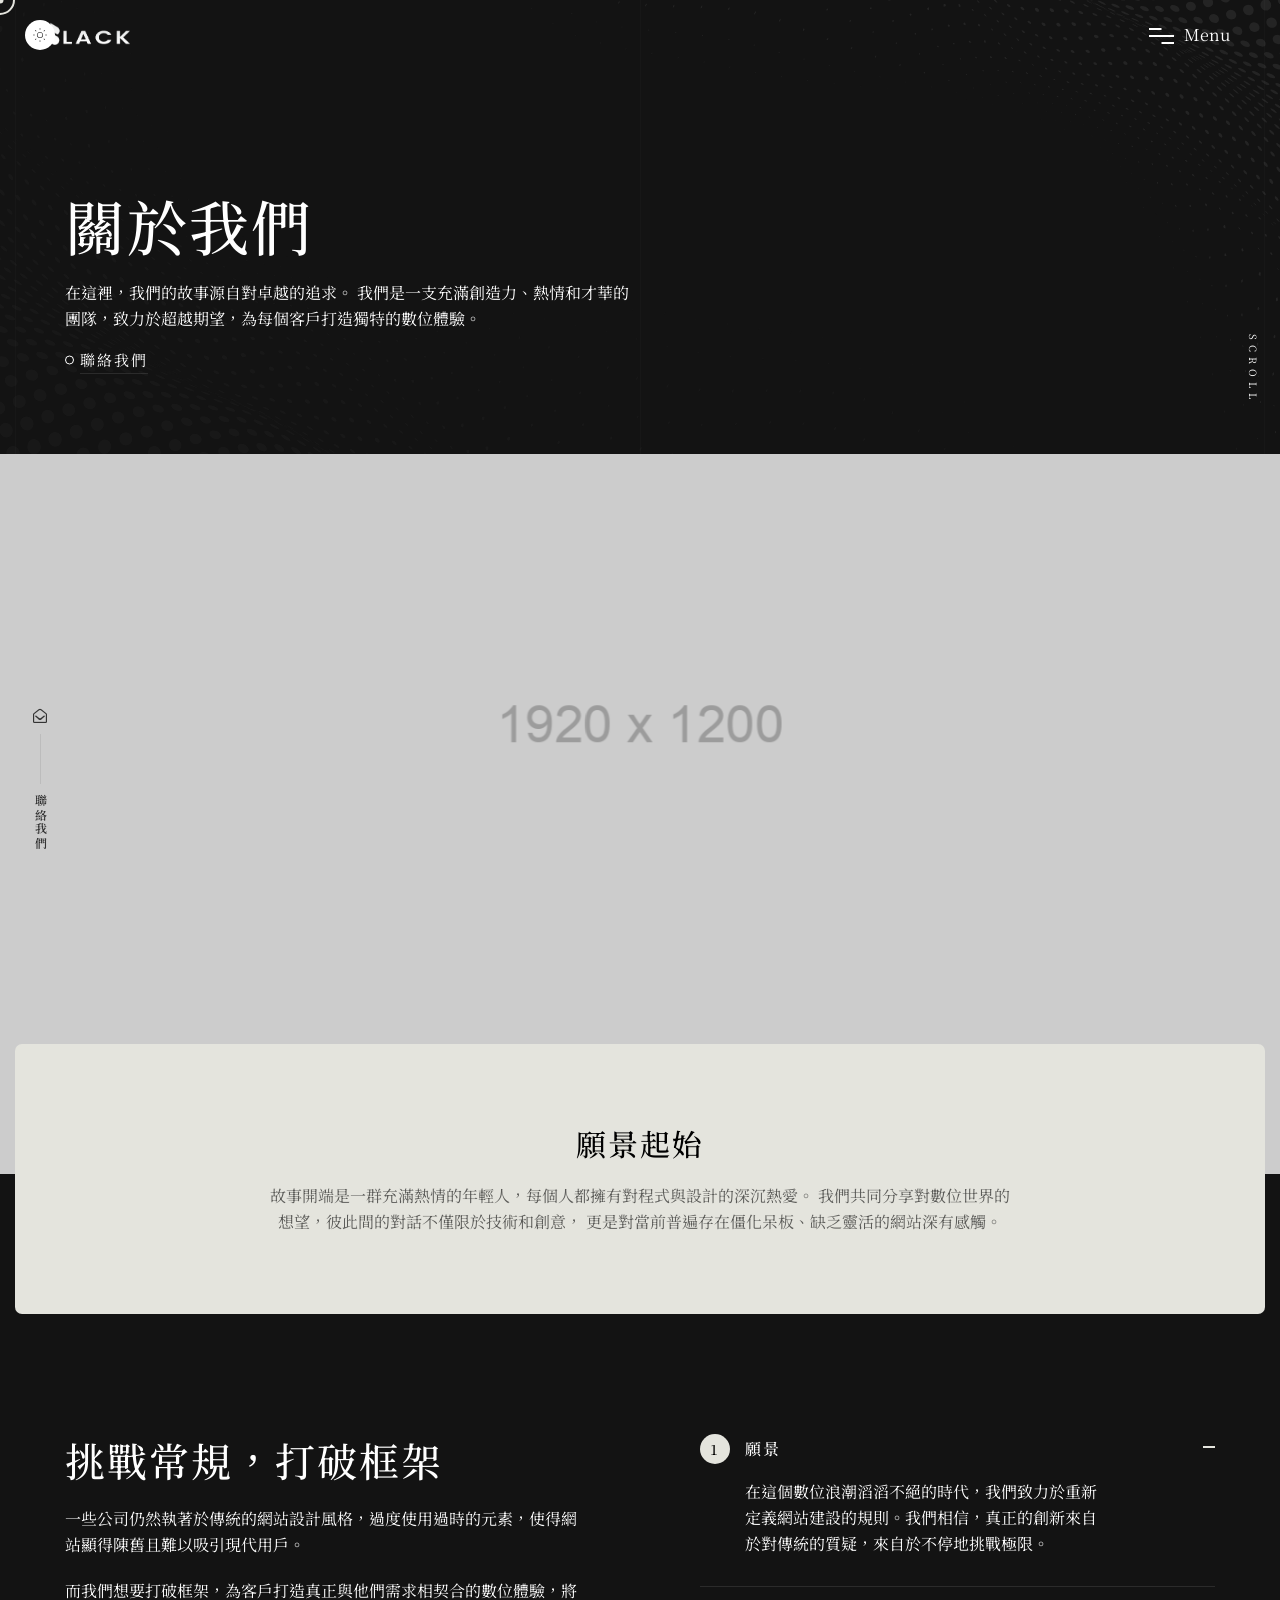
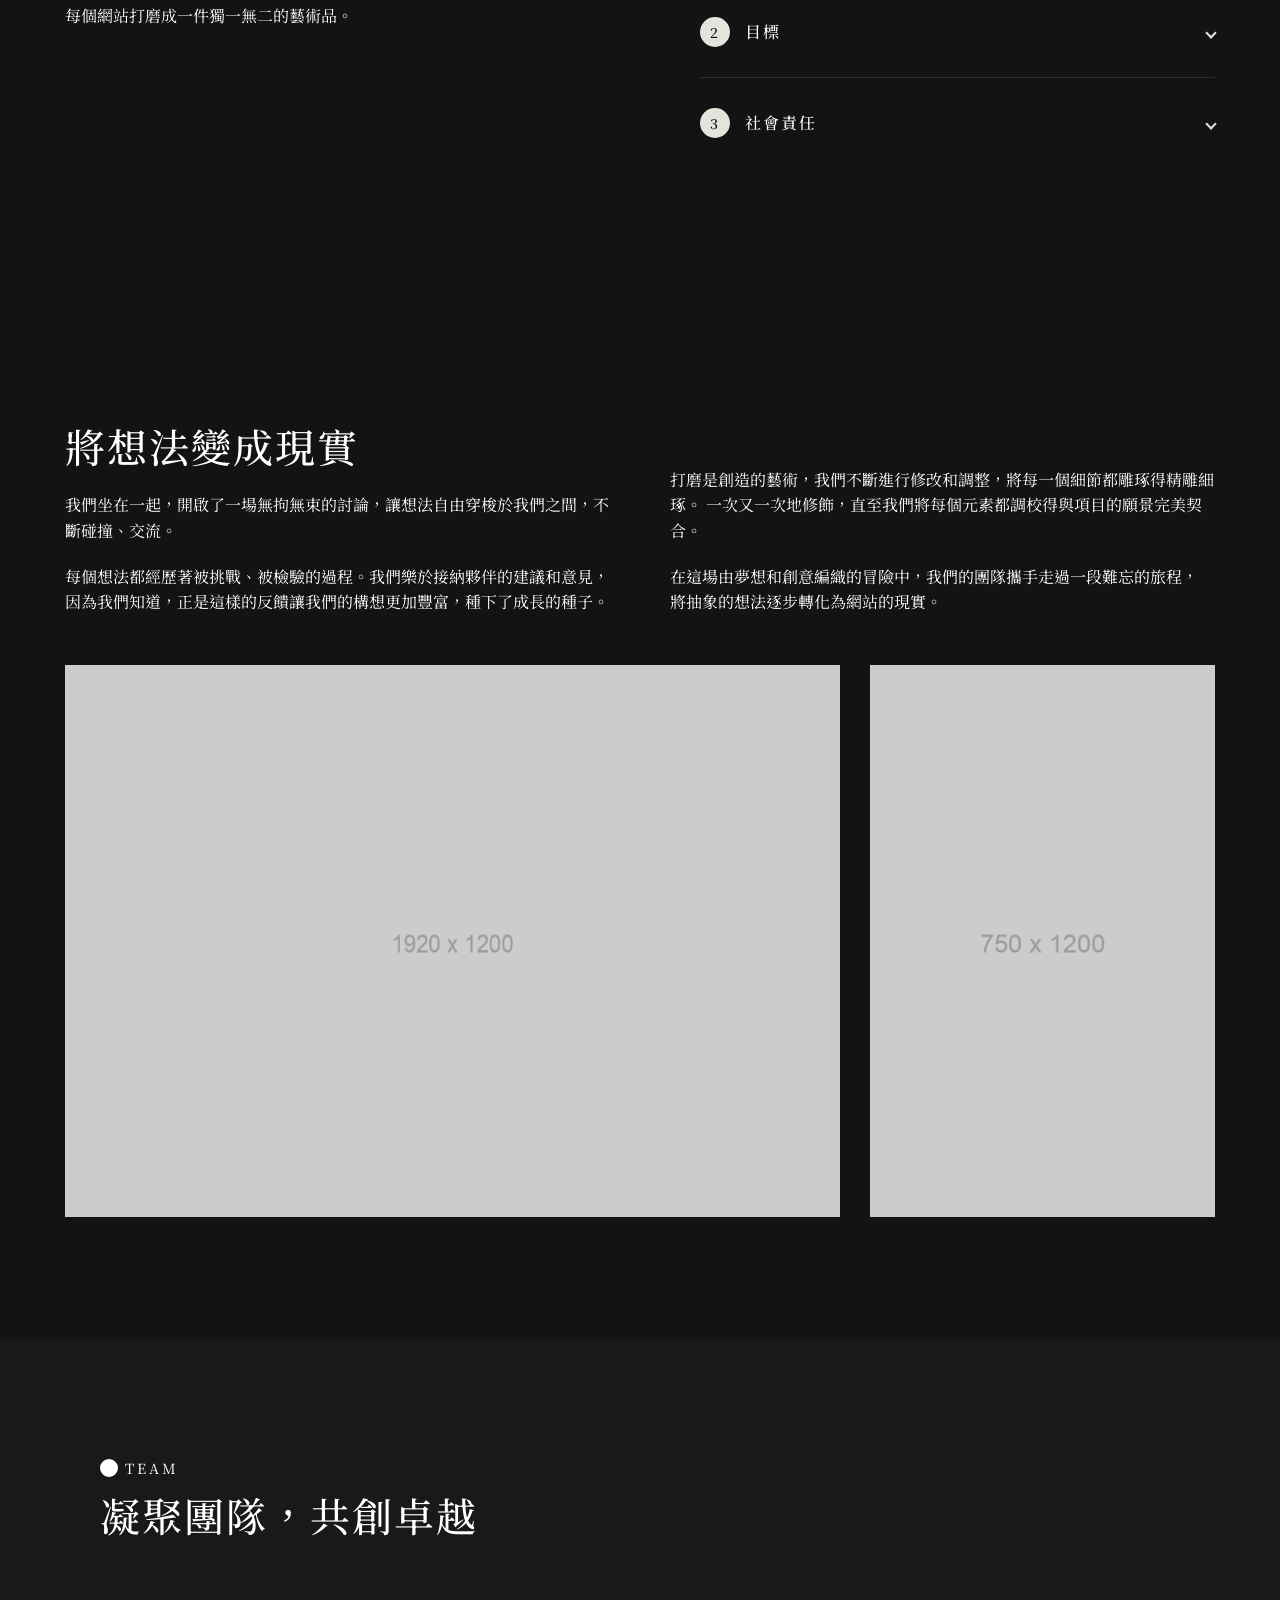
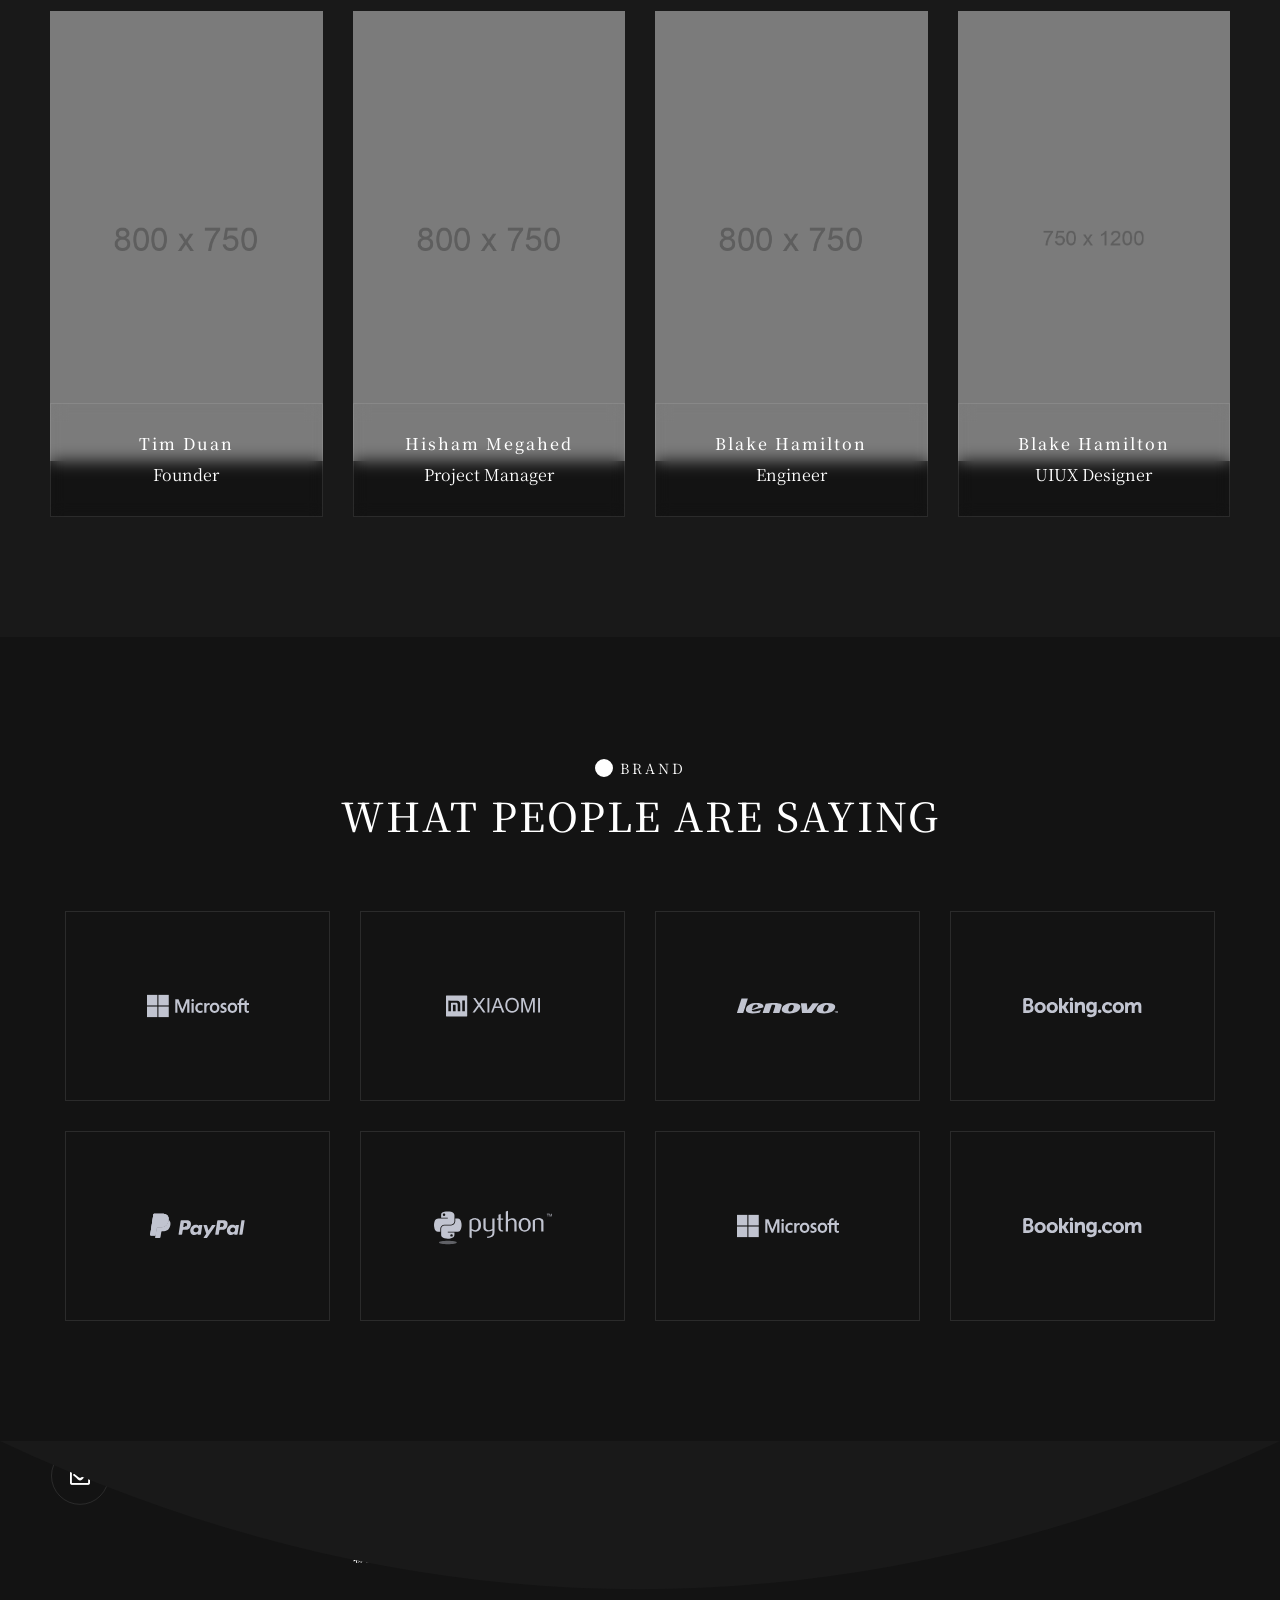
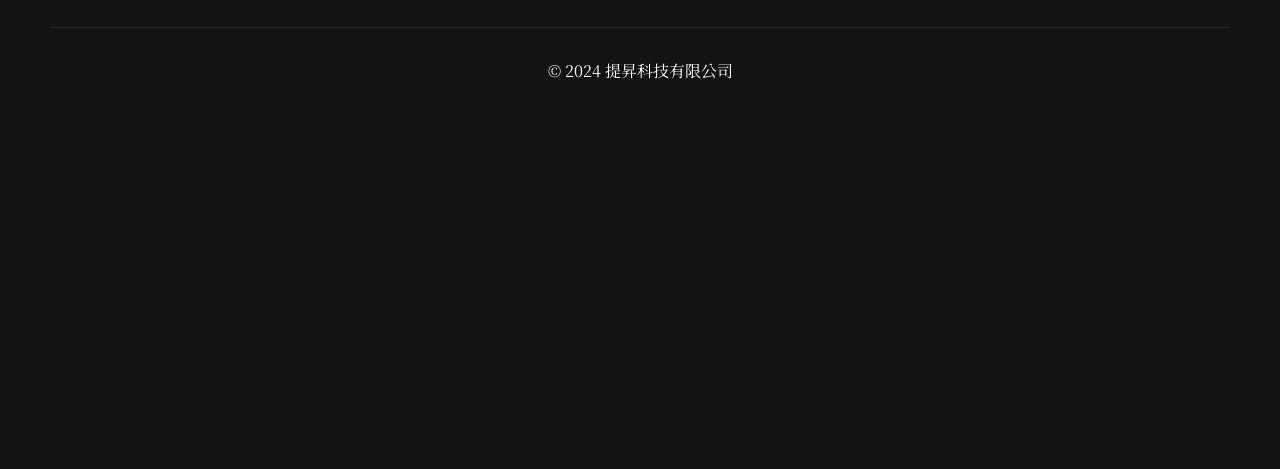
==== commit 6c35b9f6: "menu調整" ====
--- a/about-us.html
+++ b/about-us.html
@@ -114,11 +114,11 @@
                     </a>
                 </li>
 
-                <li class="nav-item has-sub-menu">
+                <!-- <li class="nav-item has-sub-menu">
                     <a title="News" href="news.html">
                         <span class="overflow ">最新消息</span>
                     </a>
-                </li>
+                </li> -->
 
                 <li class="nav-item ">
                     <a title="Contact" href="contact.html">
@@ -748,9 +748,9 @@
                                     <li class="menu-item">
                                         <a href="portfolio.html" class="effect-ajax">作品展示</a>
                                     </li>
-                                    <li class="menu-item">
+                                    <!-- <li class="menu-item">
                                         <a href="news.html" class="effect-ajax">最新消息</a>
-                                    </li>
+                                    </li> -->
                                     <li class="menu-item">
                                         <a href="contact.html" class="effect-ajax">聯絡我們</a>
                                     </li>
--- a/assets/css/style.css
+++ b/assets/css/style.css
@@ -2748,7 +2748,7 @@
 }
 .dsn-style-classic.dsn-under-img .dsn-posts .post-content {
   padding: 0 30px 30px 30px;
-  margin-top: -45px;
+  margin-top: 0px;
 }
 .dsn-style-list .dsn-posts .box-content {
   border-style: var(--heading-color);
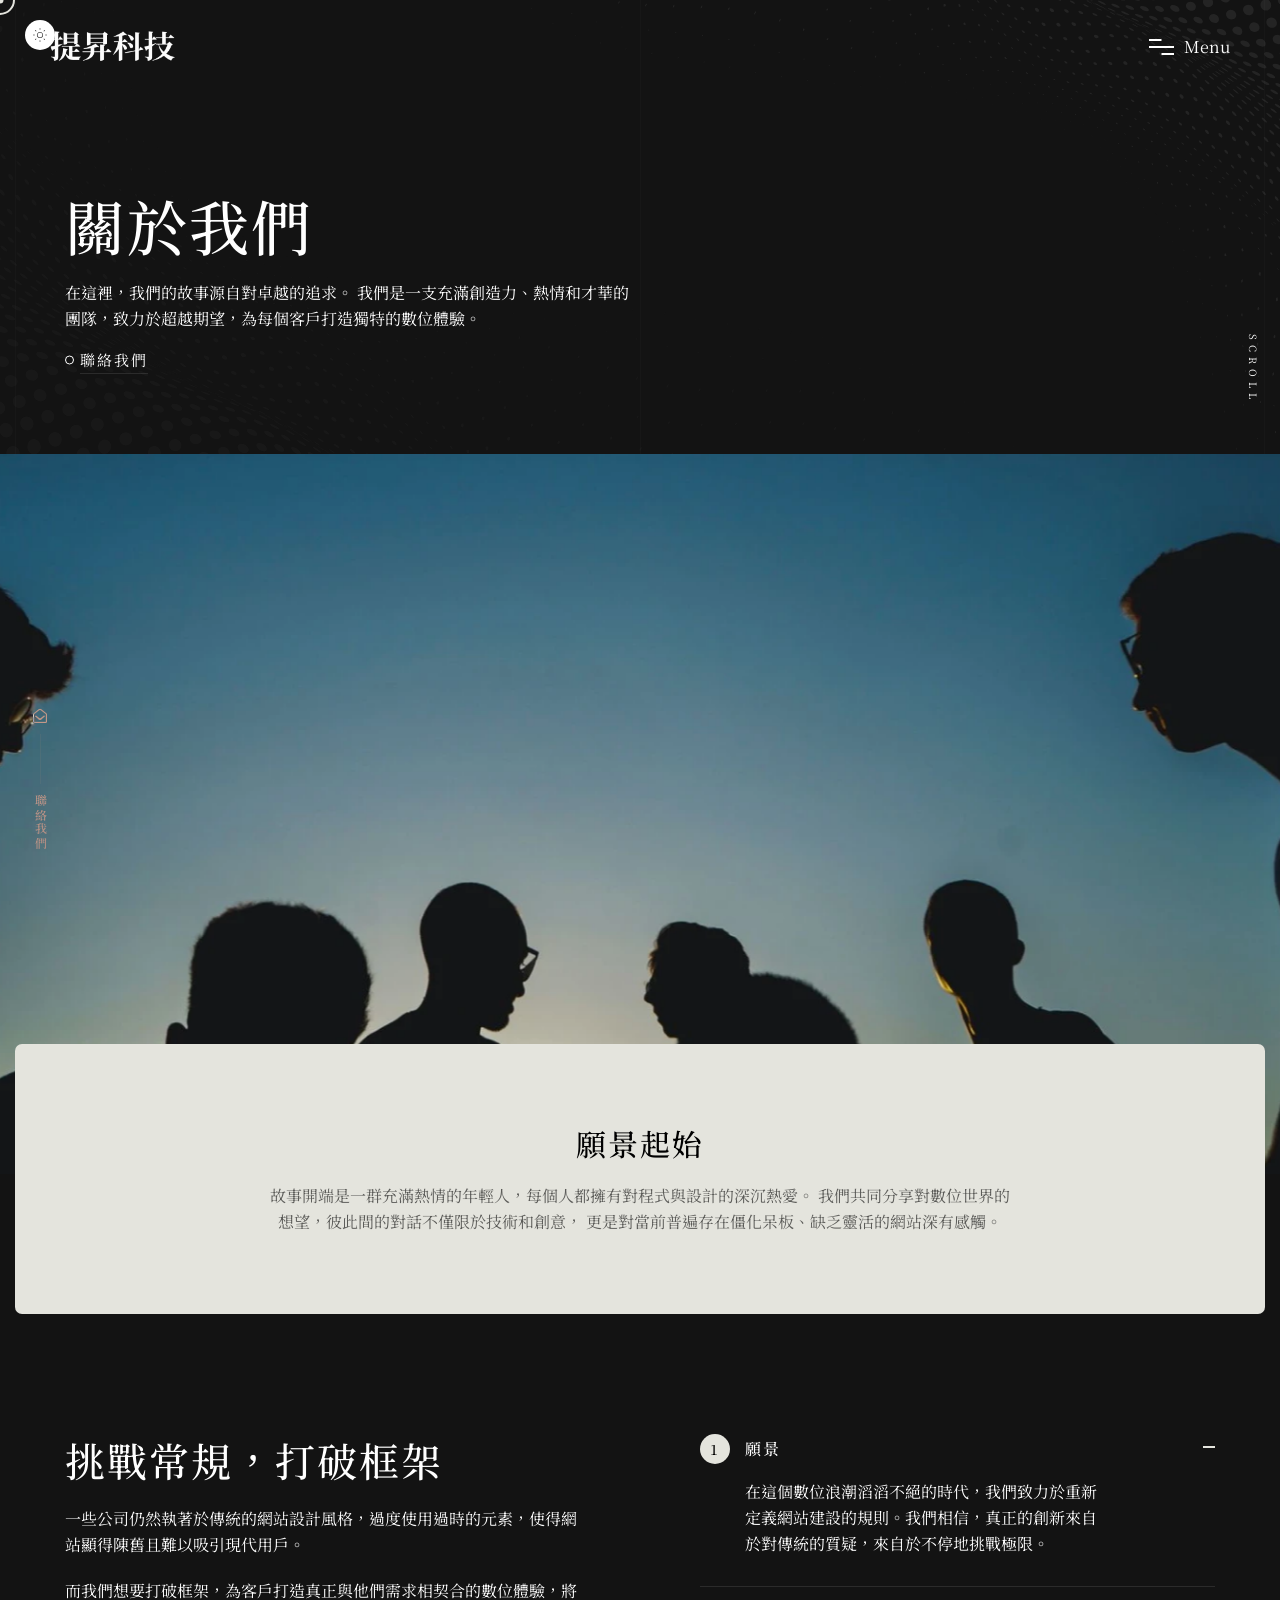
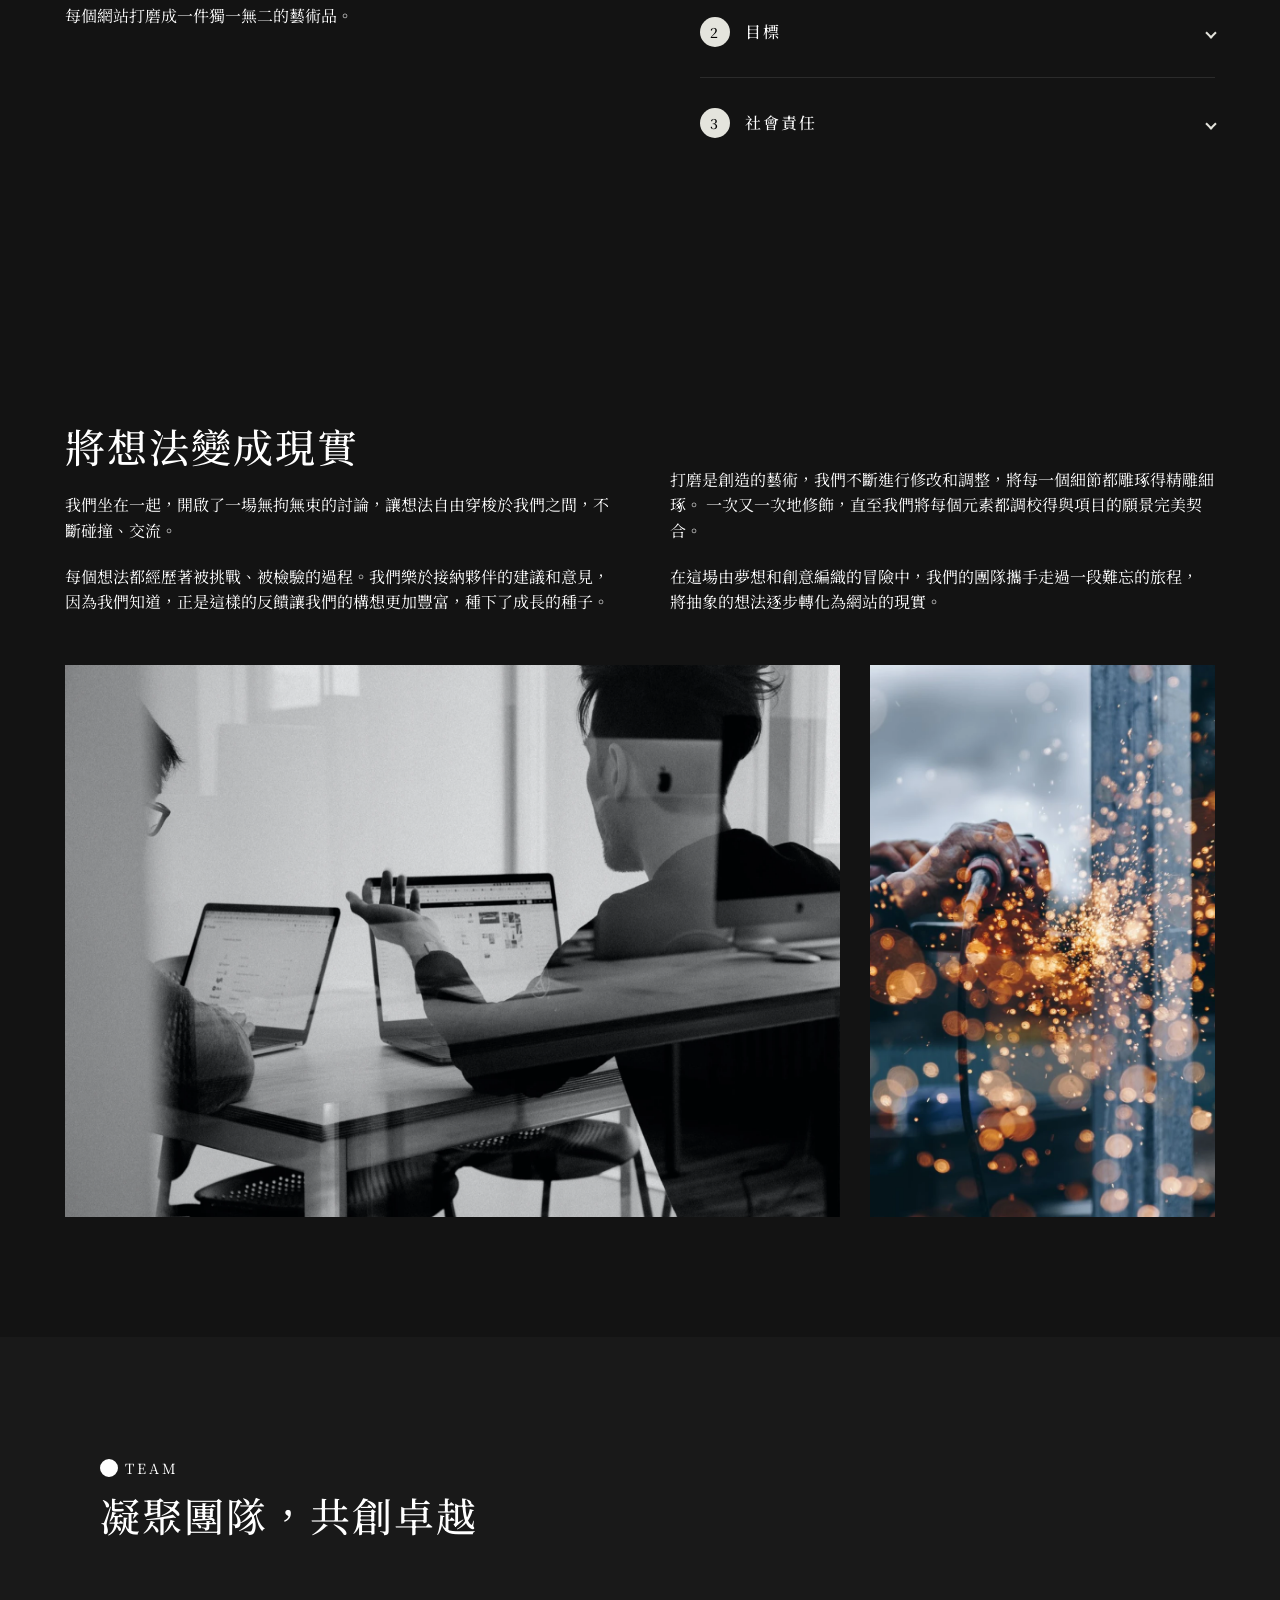
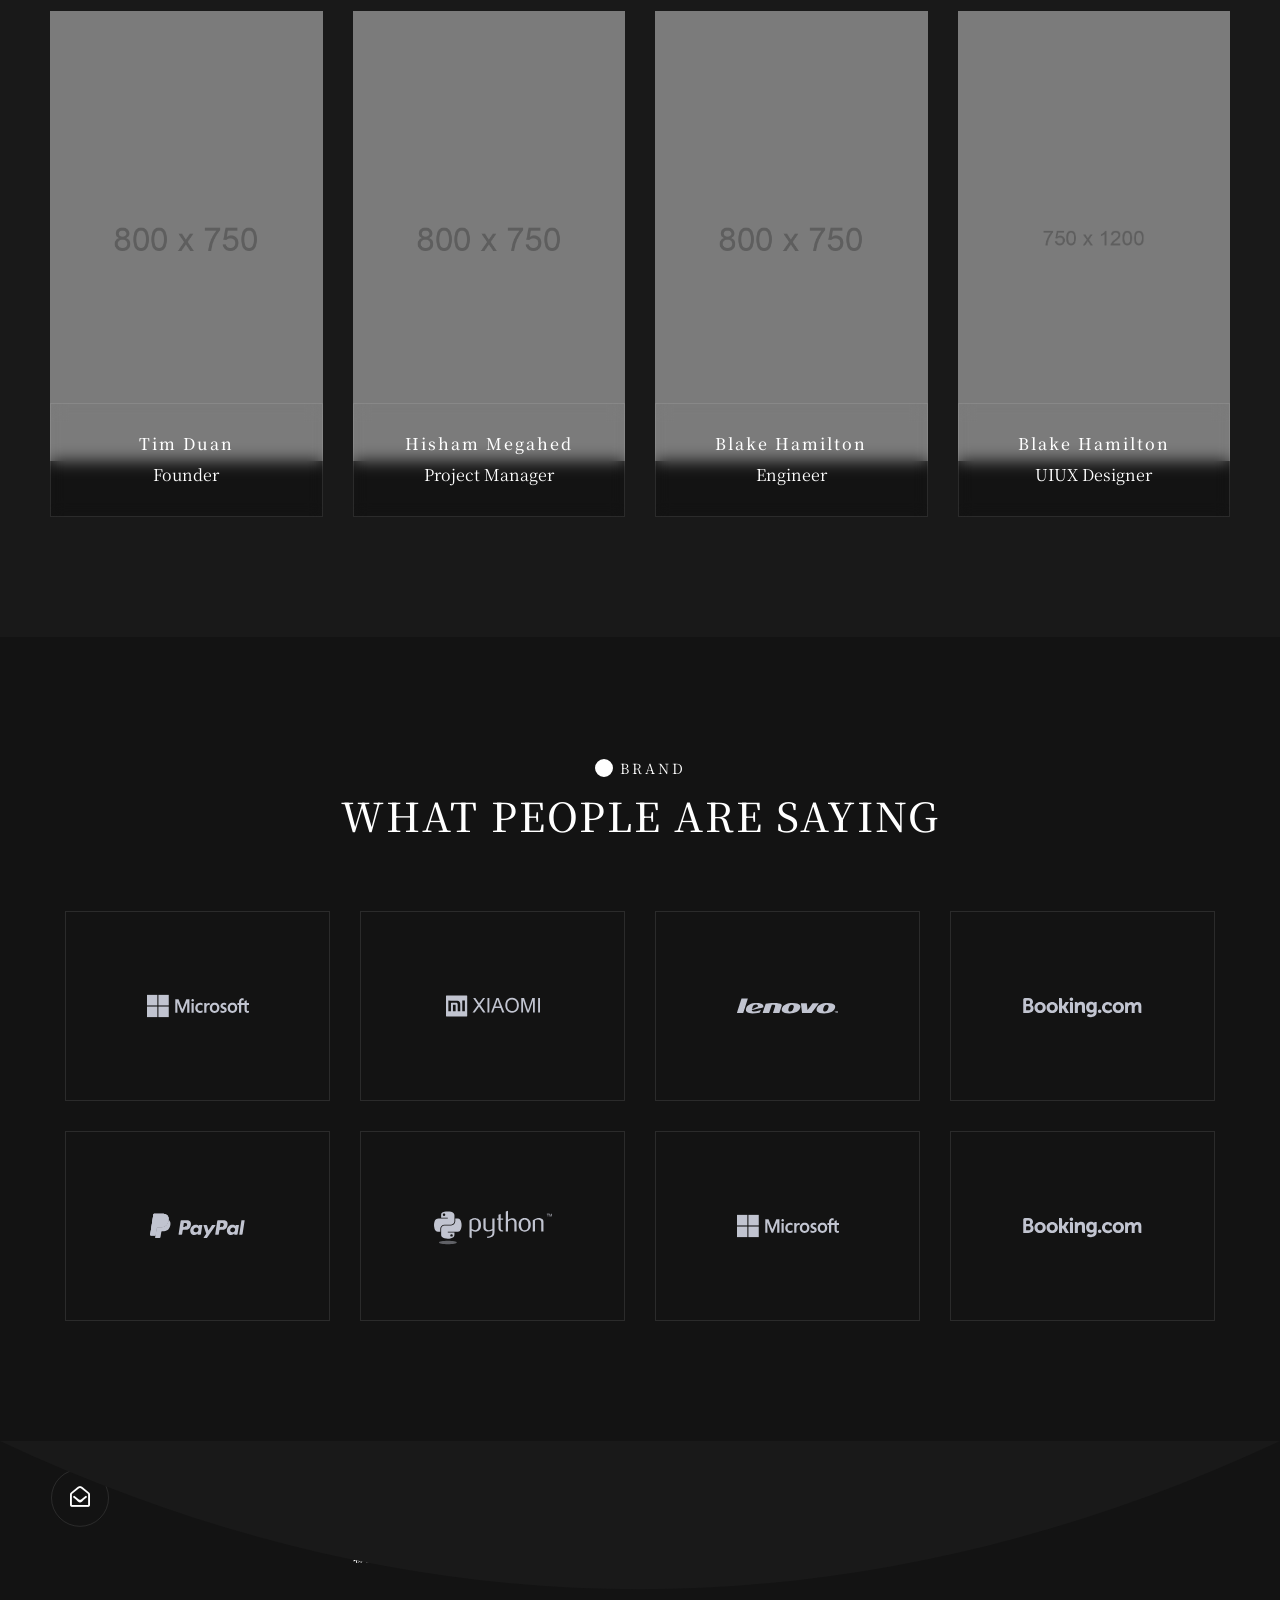
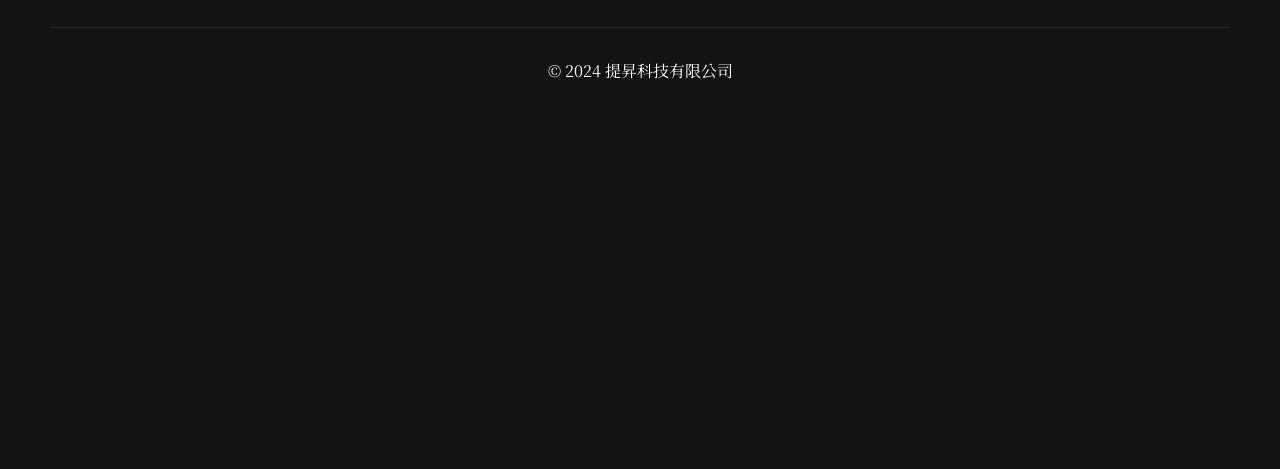
==== commit 28a1ff6c: "pages images changed" ====
--- a/about-us.html
+++ b/about-us.html
@@ -215,7 +215,7 @@
         <div class="box-under-bottom-img mb-section">
             <div class="img-box-parallax before-z-index dsn-animate dsn-effect-down h-v-80"
                  data-dsn-triggerhook="bottom" data-dsn-grid="move-up" data-overlay="0">
-                <img class="has-bigger-scale cover-bg-img has-direction" src='assets/img/about-5.jpg' alt=''/>
+                <img class="has-bigger-scale cover-bg-img has-direction" src='assets/img/about/team.webp' alt=''/>
             </div>
             <div class="p-relative content container background-theme box-padding border-rdu text-center">
                 <h3 class="title-block-lg text-upper">願景起始</h3>
@@ -312,8 +312,8 @@
             </div>
             <div class="p-relative box-img">
                 <div class="p-relative container d-grid grid-1-half mt-50 z-index-2">
-                    <img src="assets/img/s1.jpg" alt="">
-                    <img class="d-sm-none" src="assets/img/s2.jpg" alt="">
+                    <img src="assets/img/about/team-discusion.webp" alt="">
+                    <img class="d-sm-none" src="assets/img/about/build.webp" alt="">
                 </div>
 
                 <div class="dsn-bg-mask background-main h-50 bottom-0 z-index-1"></div>
--- a/assets/css/style.css
+++ b/assets/css/style.css
@@ -1419,7 +1419,7 @@
 }
 
 .main-brand img, .dsnload__img img {
-  width: 80px;
+  width: 125px;
   max-width: 100%;
   height: auto;
 }
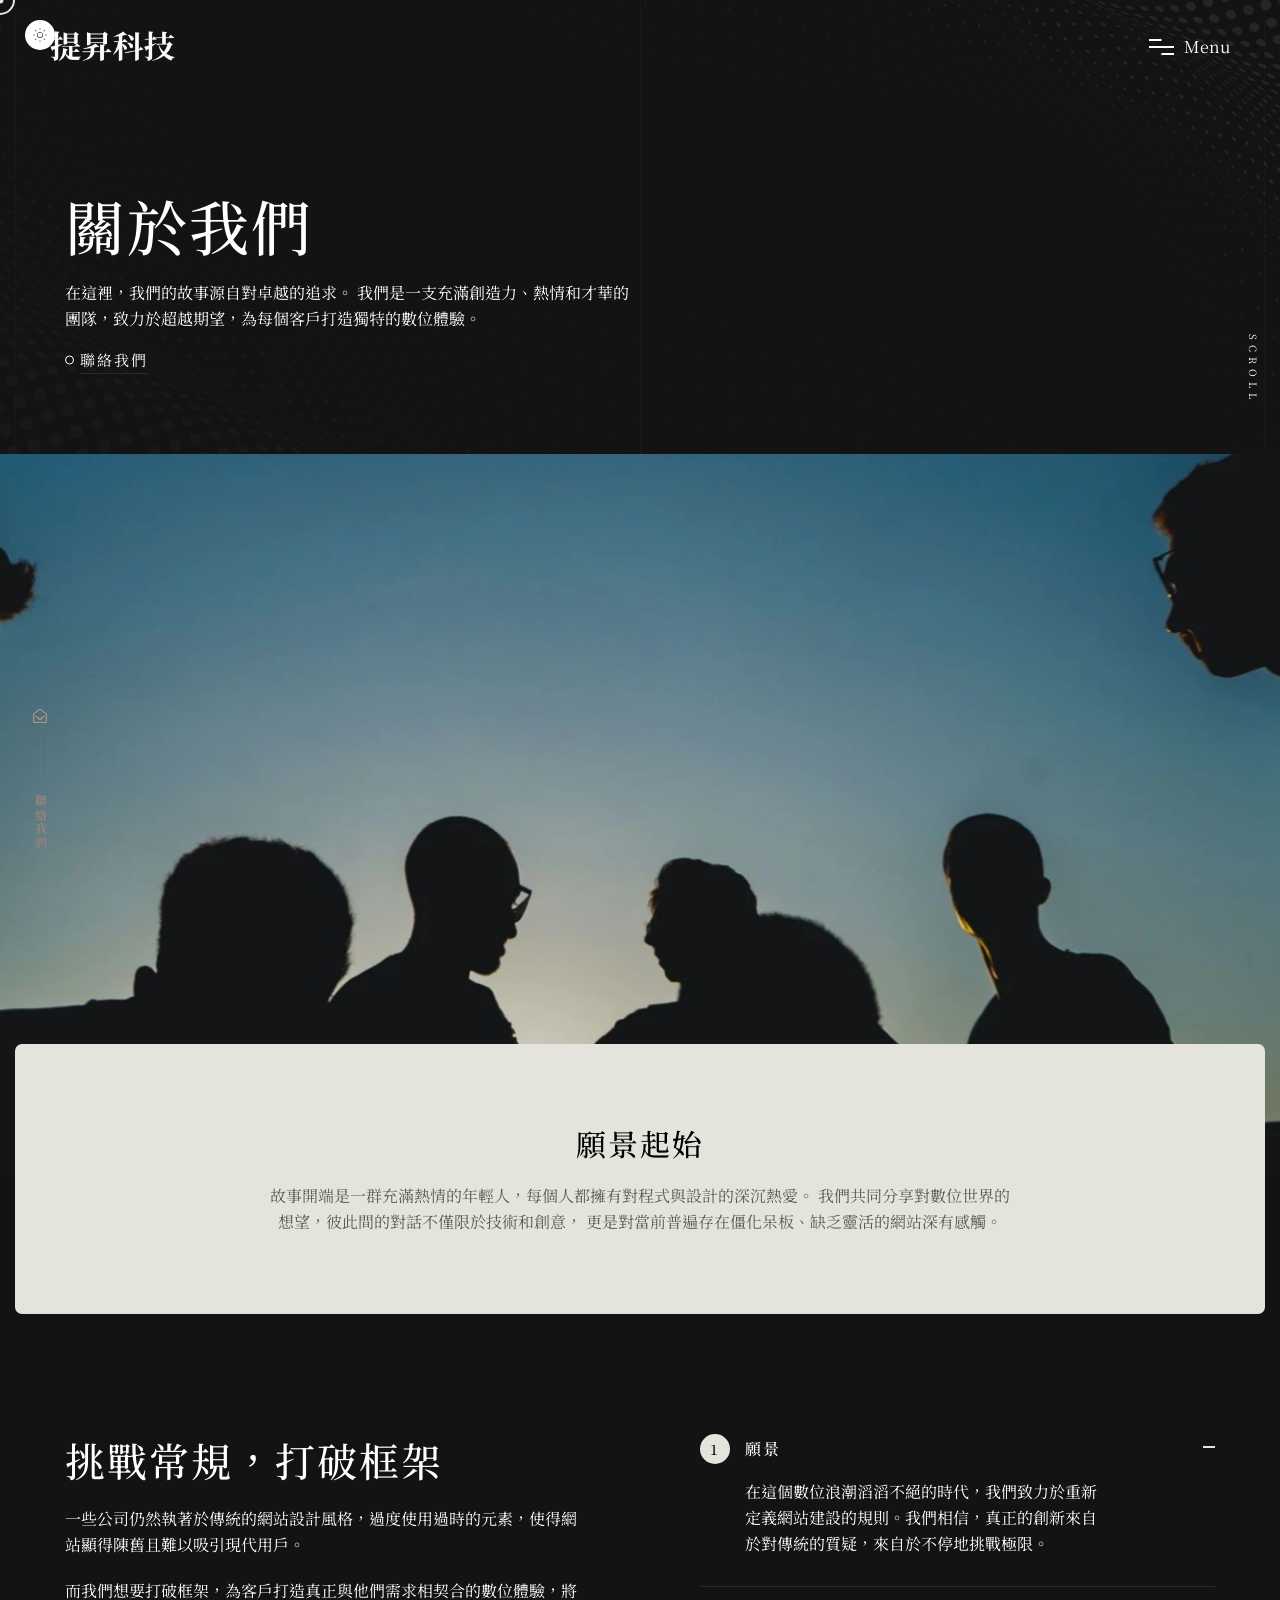
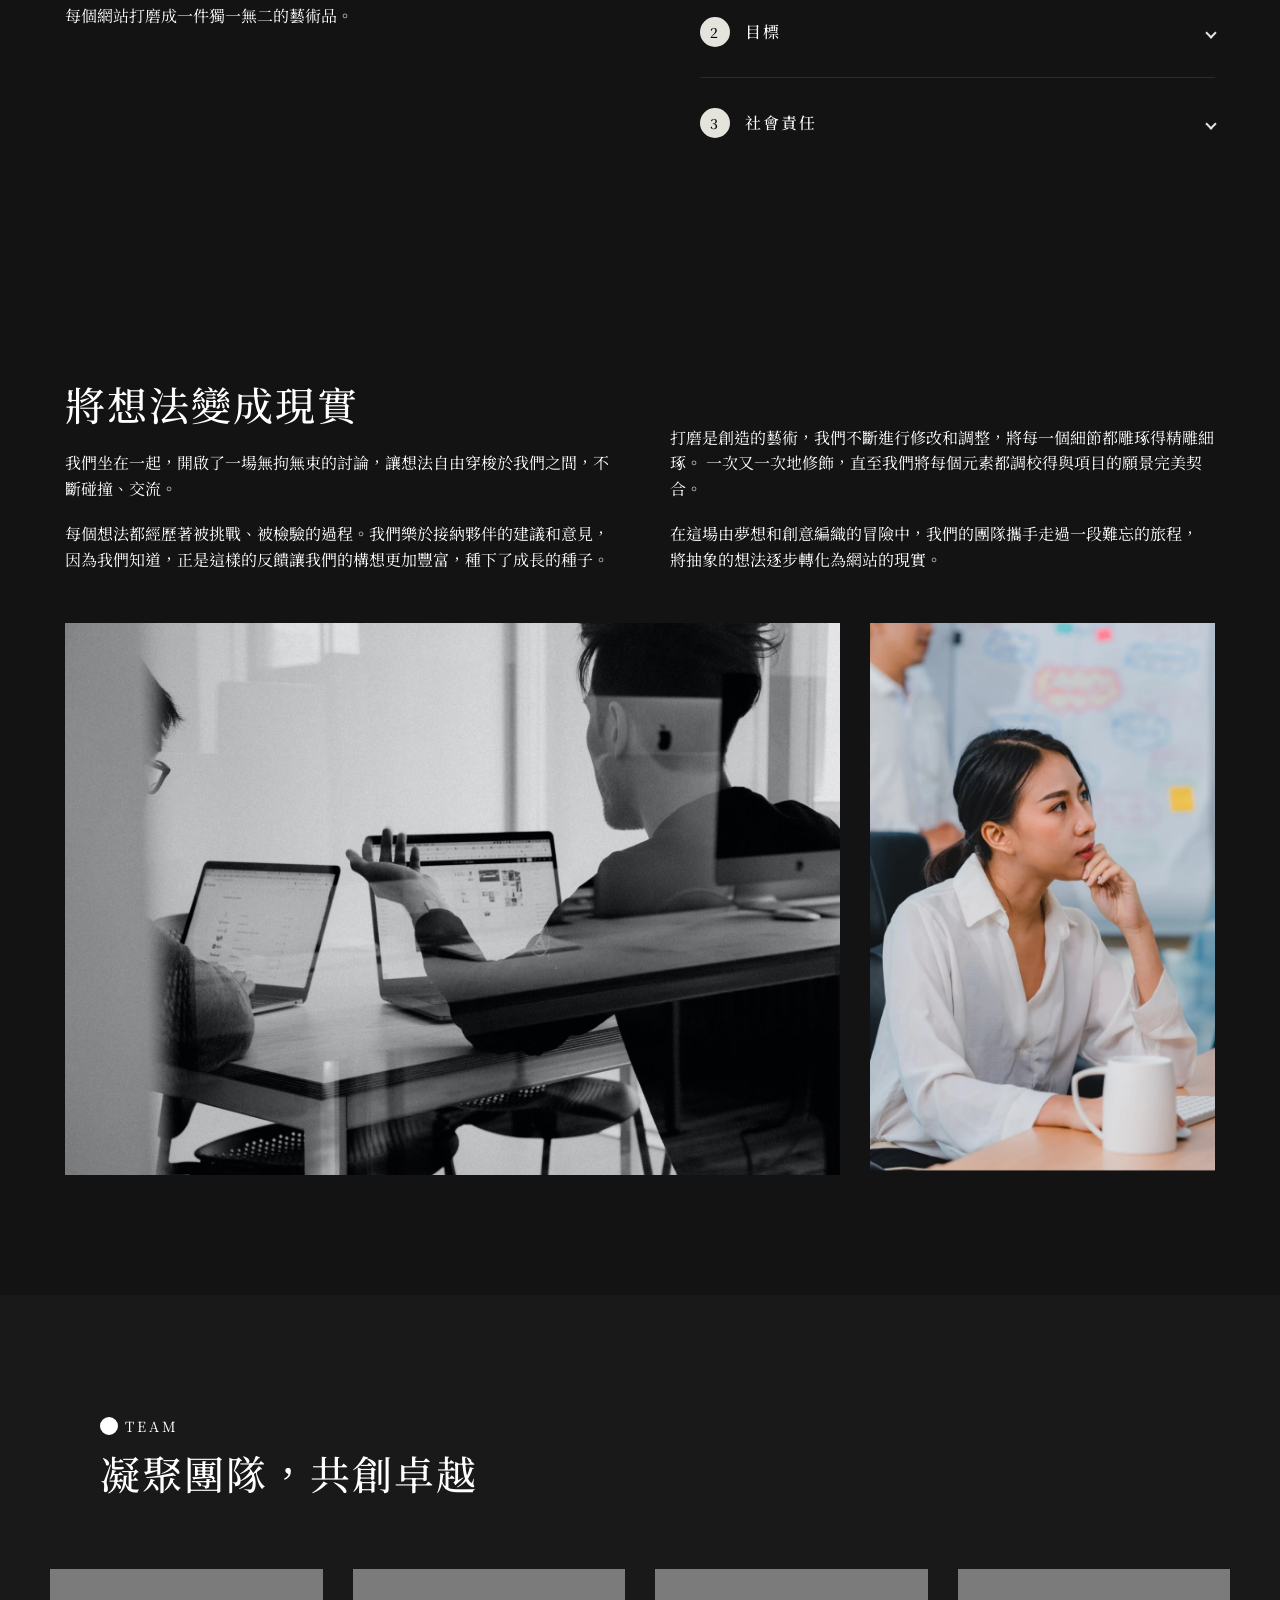
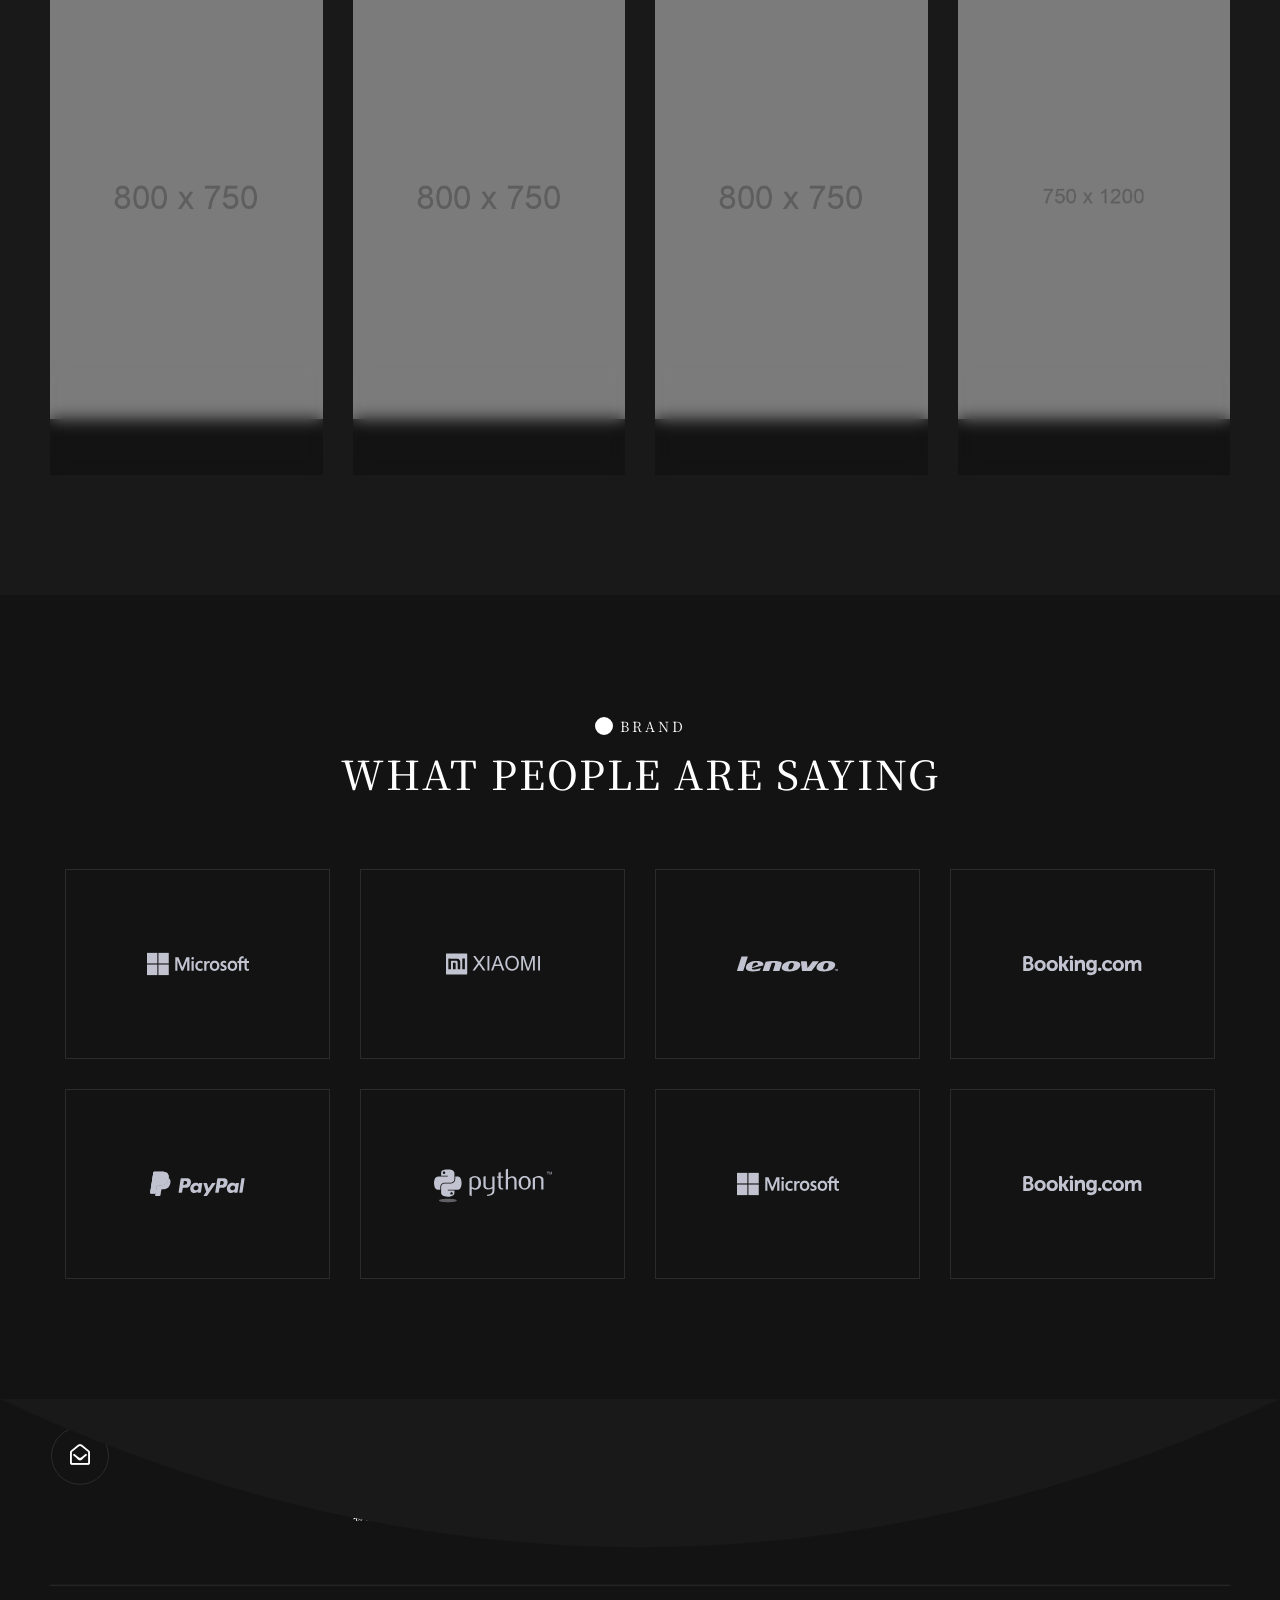
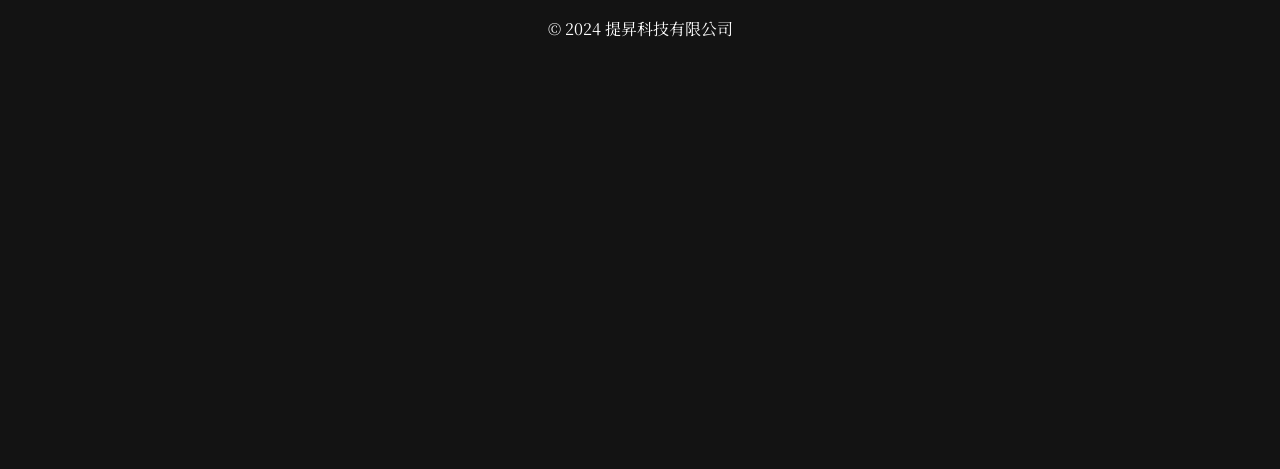
==== commit 9a2c8f79: "project demo & ape101 edit" ====
--- a/about-us.html
+++ b/about-us.html
@@ -312,8 +312,8 @@
             </div>
             <div class="p-relative box-img">
                 <div class="p-relative container d-grid grid-1-half mt-50 z-index-2">
-                    <img src="assets/img/about/team-discusion.webp" alt="">
-                    <img class="d-sm-none" src="assets/img/about/build.webp" alt="">
+                    <img src="assets/img/about/timtech-office.webp" alt="">
+                    <img class="d-sm-none" src="assets/img/about/pm.webp" alt="">
                 </div>
 
                 <div class="dsn-bg-mask background-main h-50 bottom-0 z-index-1"></div>
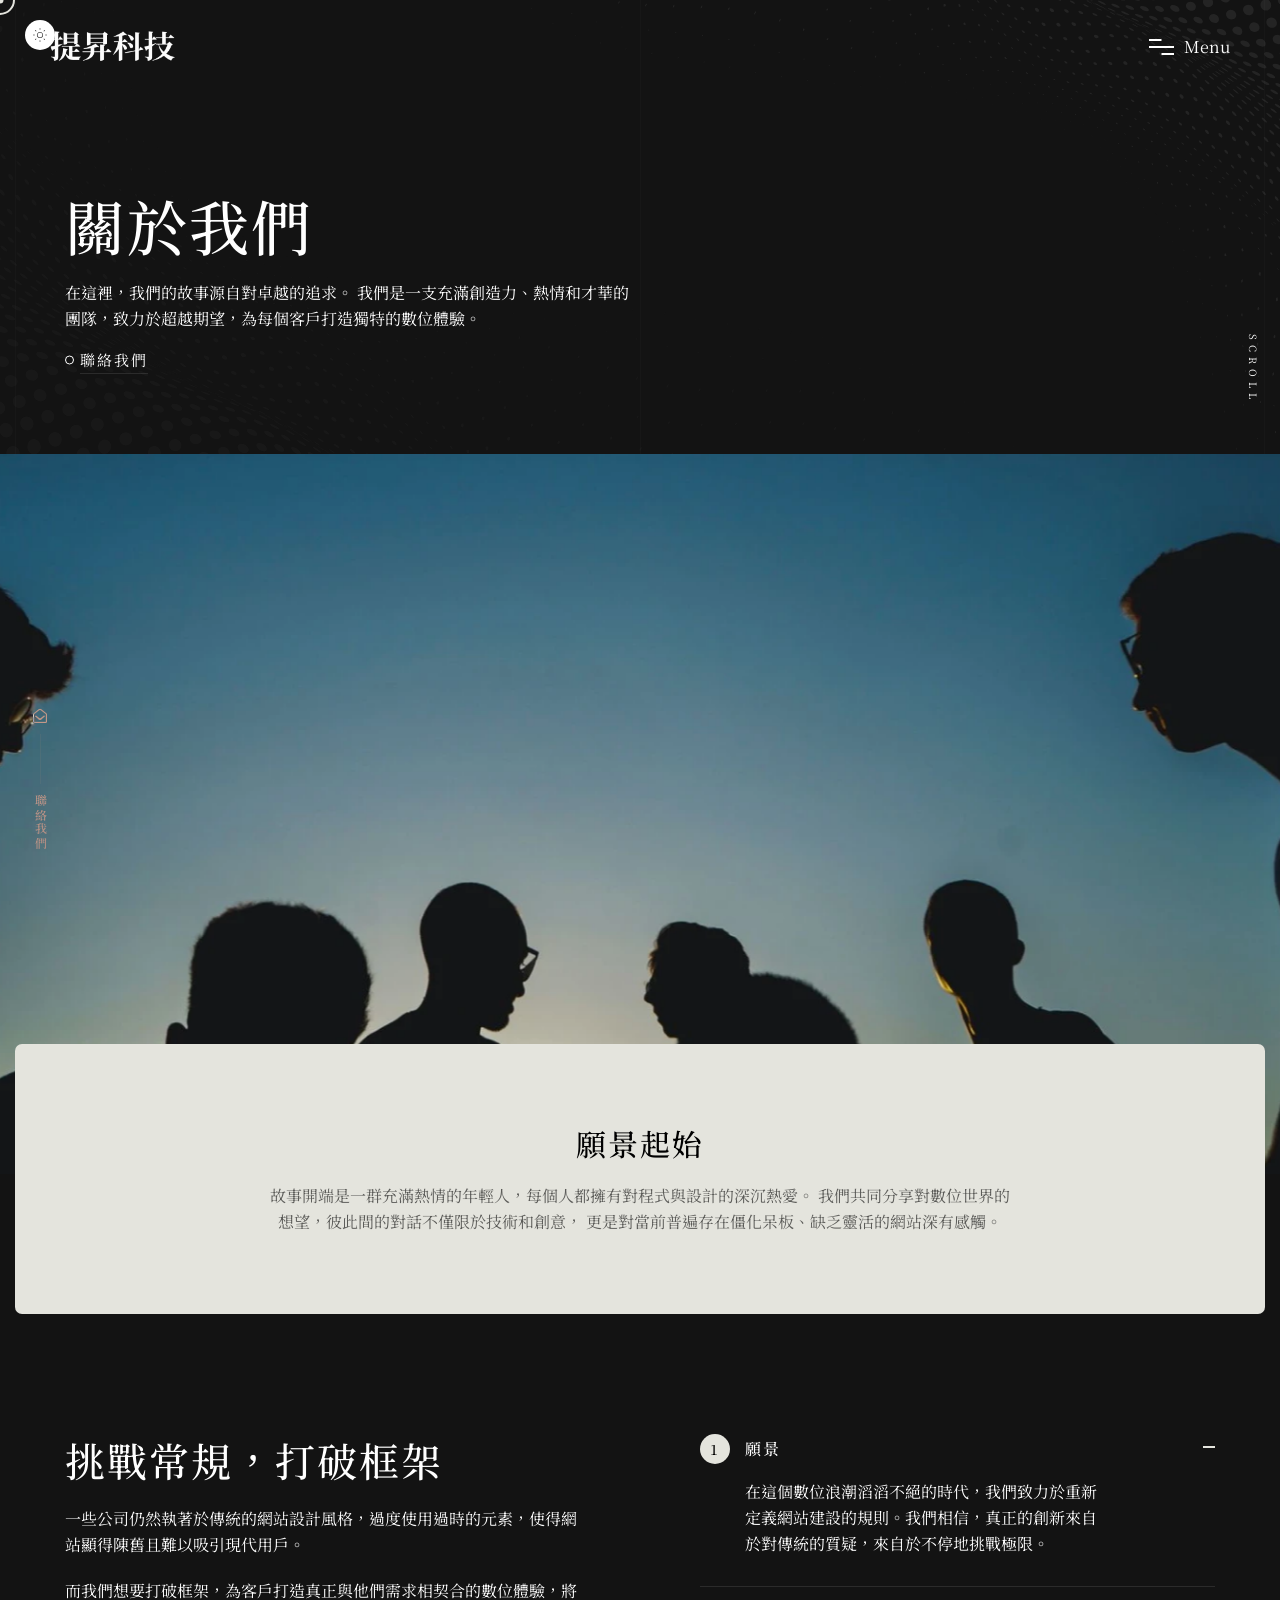
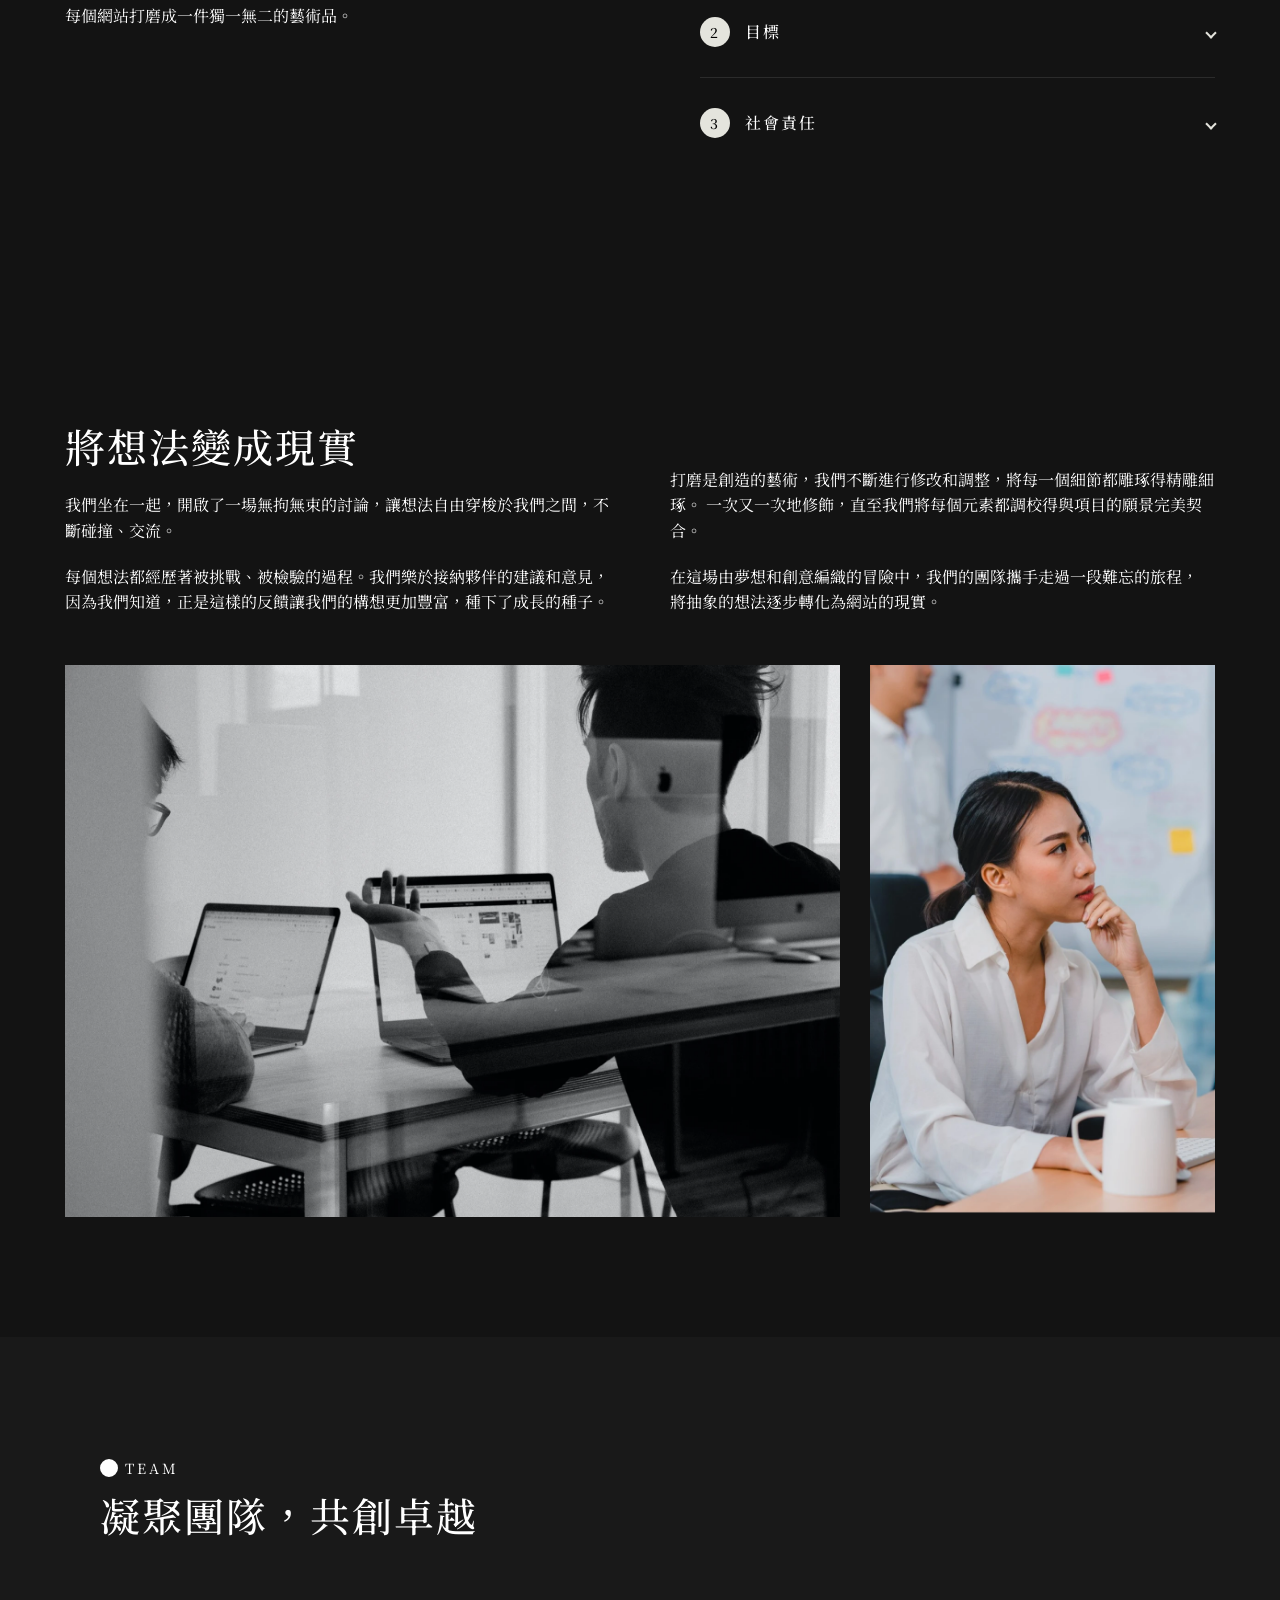
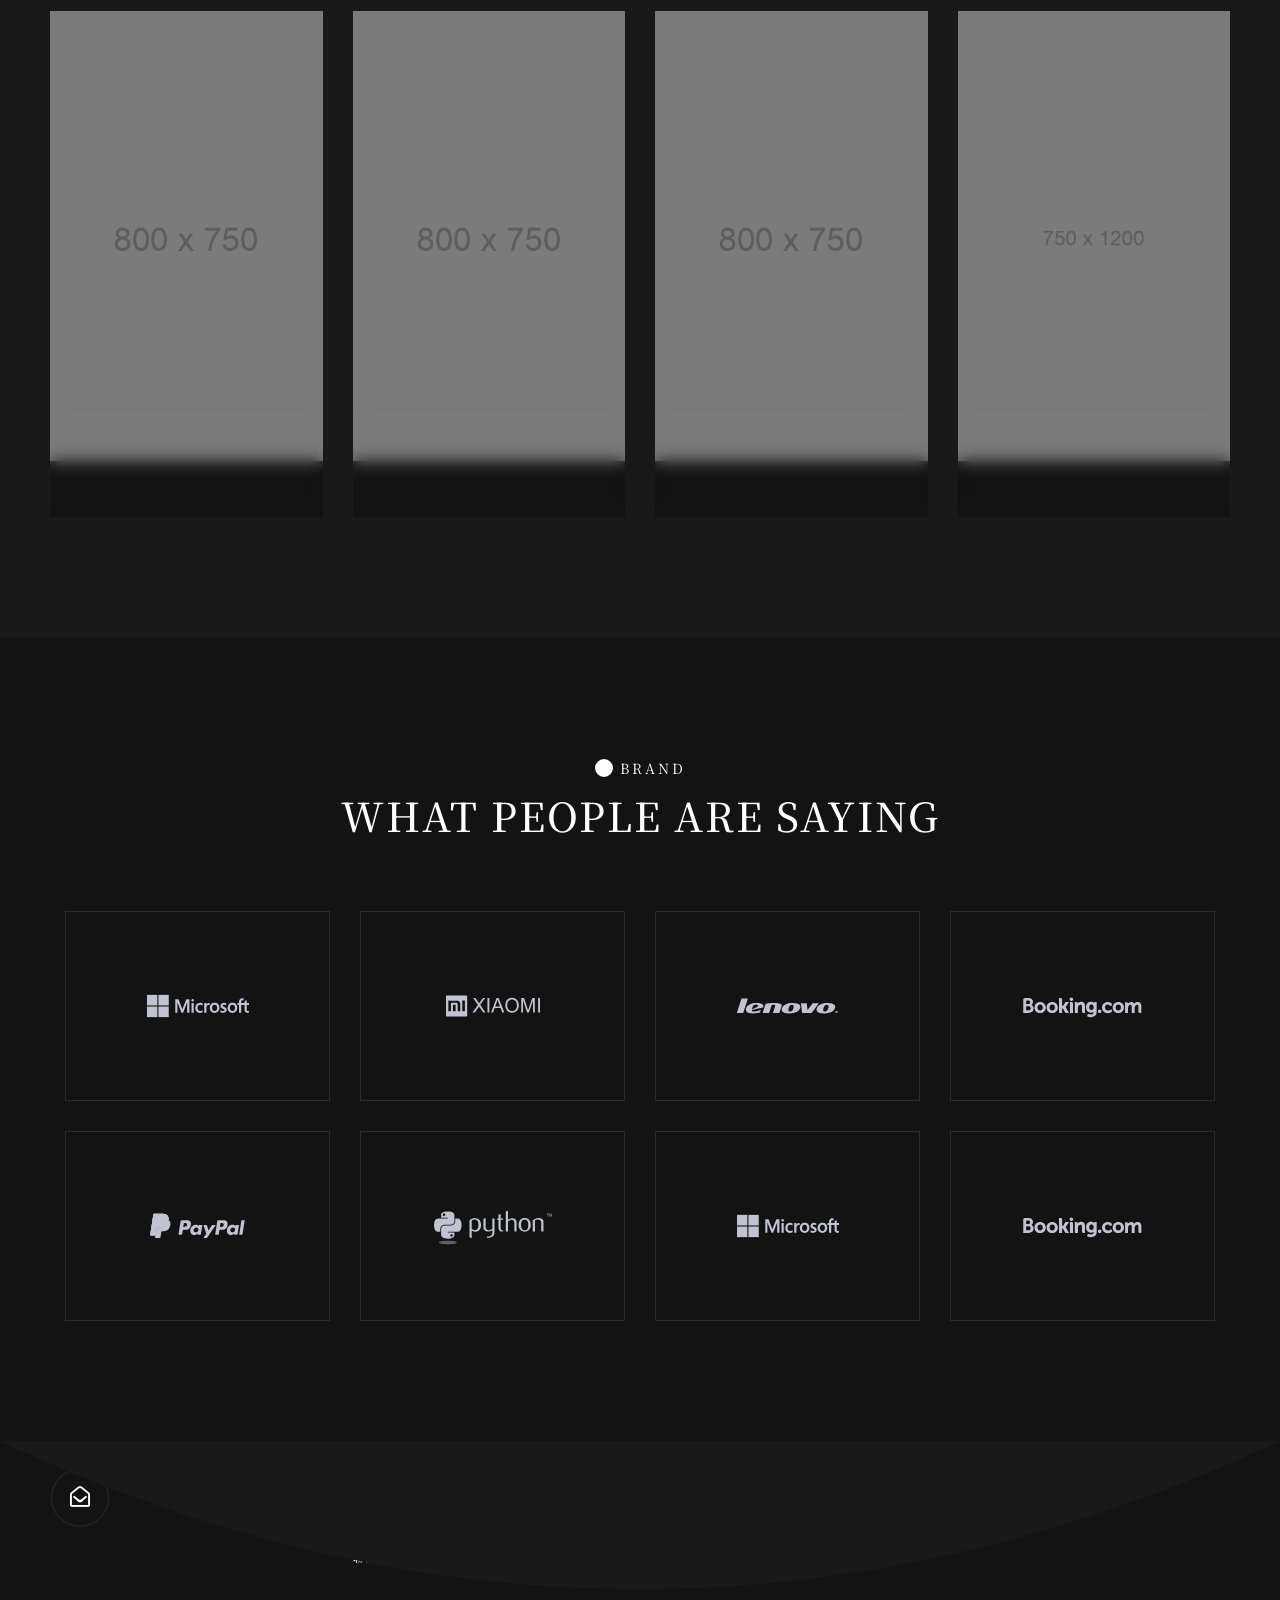
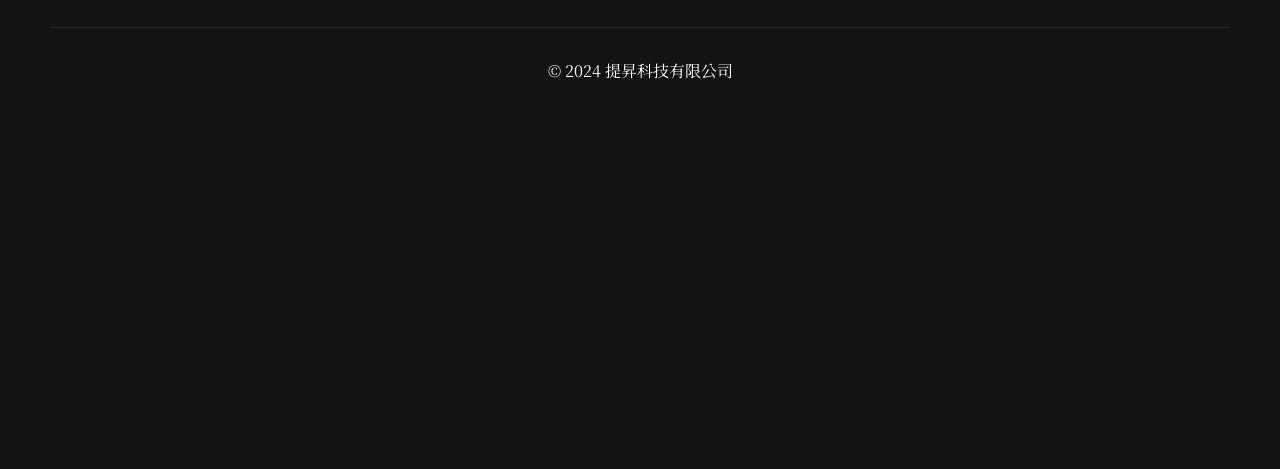
==== commit fbe1f4b1: "ape101 edit" ====
--- a/about-us.html
+++ b/about-us.html
@@ -26,26 +26,26 @@
     <div class="dsnload p-absolute">
         <span class="dsnload__row">
             <span class="dsnload__img">
-            <img src="assets/img/logo-light.png" class="logo-dark" alt="Blackdsn" decoding="async" loading="lazy"/>
-            <img src="assets/img/logo.png" class="logo-light" alt="Blackdsn" decoding="async" loading="lazy"/>
+            <img src="assets/img/logo-light.png" class="logo-dark" alt="提昇科技TimTech" decoding="async" loading="lazy"/>
+            <img src="assets/img/logo.png" class="logo-light" alt="提昇科技TimTech" decoding="async" loading="lazy"/>
             </span>
         </span>
         <span class="dsnload__row dsnload__row--sibling">
             <span class="dsnload__img">
-                 <img src="assets/img/logo-light.png" class="logo-dark" alt="Blackdsn" decoding="async" loading="lazy"/>
-            <img src="assets/img/logo.png" class="logo-light" alt="Blackdsn" decoding="async" loading="lazy"/>
+                 <img src="assets/img/logo-light.png" class="logo-dark" alt="提昇科技TimTech" decoding="async" loading="lazy"/>
+            <img src="assets/img/logo.png" class="logo-light" alt="提昇科技TimTech" decoding="async" loading="lazy"/>
             </span>
         </span>
         <span class="dsnload__row dsnload__row--sibling">
             <span class="dsnload__img">
-                <img src="assets/img/logo-light.png" class="logo-dark" alt="Blackdsn" decoding="async" loading="lazy"/>
-            <img src="assets/img/logo.png" class="logo-light" alt="Blackdsn" decoding="async" loading="lazy"/>
+                <img src="assets/img/logo-light.png" class="logo-dark" alt="提昇科技TimTech" decoding="async" loading="lazy"/>
+            <img src="assets/img/logo.png" class="logo-light" alt="提昇科技TimTech" decoding="async" loading="lazy"/>
             </span>
         </span>
         <span class="dsnload__row dsnload__row--sibling">
             <span class="dsnload__img">
-               <img src="assets/img/logo-light.png" class="logo-dark" alt="Blackdsn" decoding="async" loading="lazy"/>
-            <img src="assets/img/logo.png" class="logo-light" alt="Blackdsn" decoding="async" loading="lazy"/>
+               <img src="assets/img/logo-light.png" class="logo-dark" alt="提昇科技TimTech" decoding="async" loading="lazy"/>
+            <img src="assets/img/logo.png" class="logo-light" alt="提昇科技TimTech" decoding="async" loading="lazy"/>
             </span>
         </span>
 
@@ -83,8 +83,8 @@
         <div class="main-logo">
             <a href="index.html" data-dsn-text="提昇科技" class="custom-logo-link main-brand effect-ajax" rel="home"
             aria-current="page">
-                <img src="assets/img/logo-light.png" class="custom-logo logo-light" alt="Blackdsn"/>
-                <img src="assets/img/logo.png" class="custom-logo logo-dark" alt="Blackdsn"/>
+                <img src="assets/img/logo-light.png" class="custom-logo logo-light" alt="提昇科技TimTech"/>
+                <img src="assets/img/logo.png" class="custom-logo logo-dark" alt="提昇科技TimTech"/>
             </a>
         </div>
         <nav class="main-navigation ">
@@ -717,9 +717,9 @@
                                     <a href="index.html" data-dsn-text="提昇科技"
                                     class="custom-logo-link main-brand effect-ajax" rel="home">
                                         <img class="custom-logo logo-light" src="assets/img/logo-light.png"
-                                            alt="Blackdsn"/>
+                                            alt="提昇科技TimTech"/>
                                         <img class="custom-logo logo-dark" src="assets/img/logo.png"
-                                            alt="Blackdsn"/>
+                                            alt="提昇科技TimTech"/>
                                     </a>
                                 </div>
                             </div>
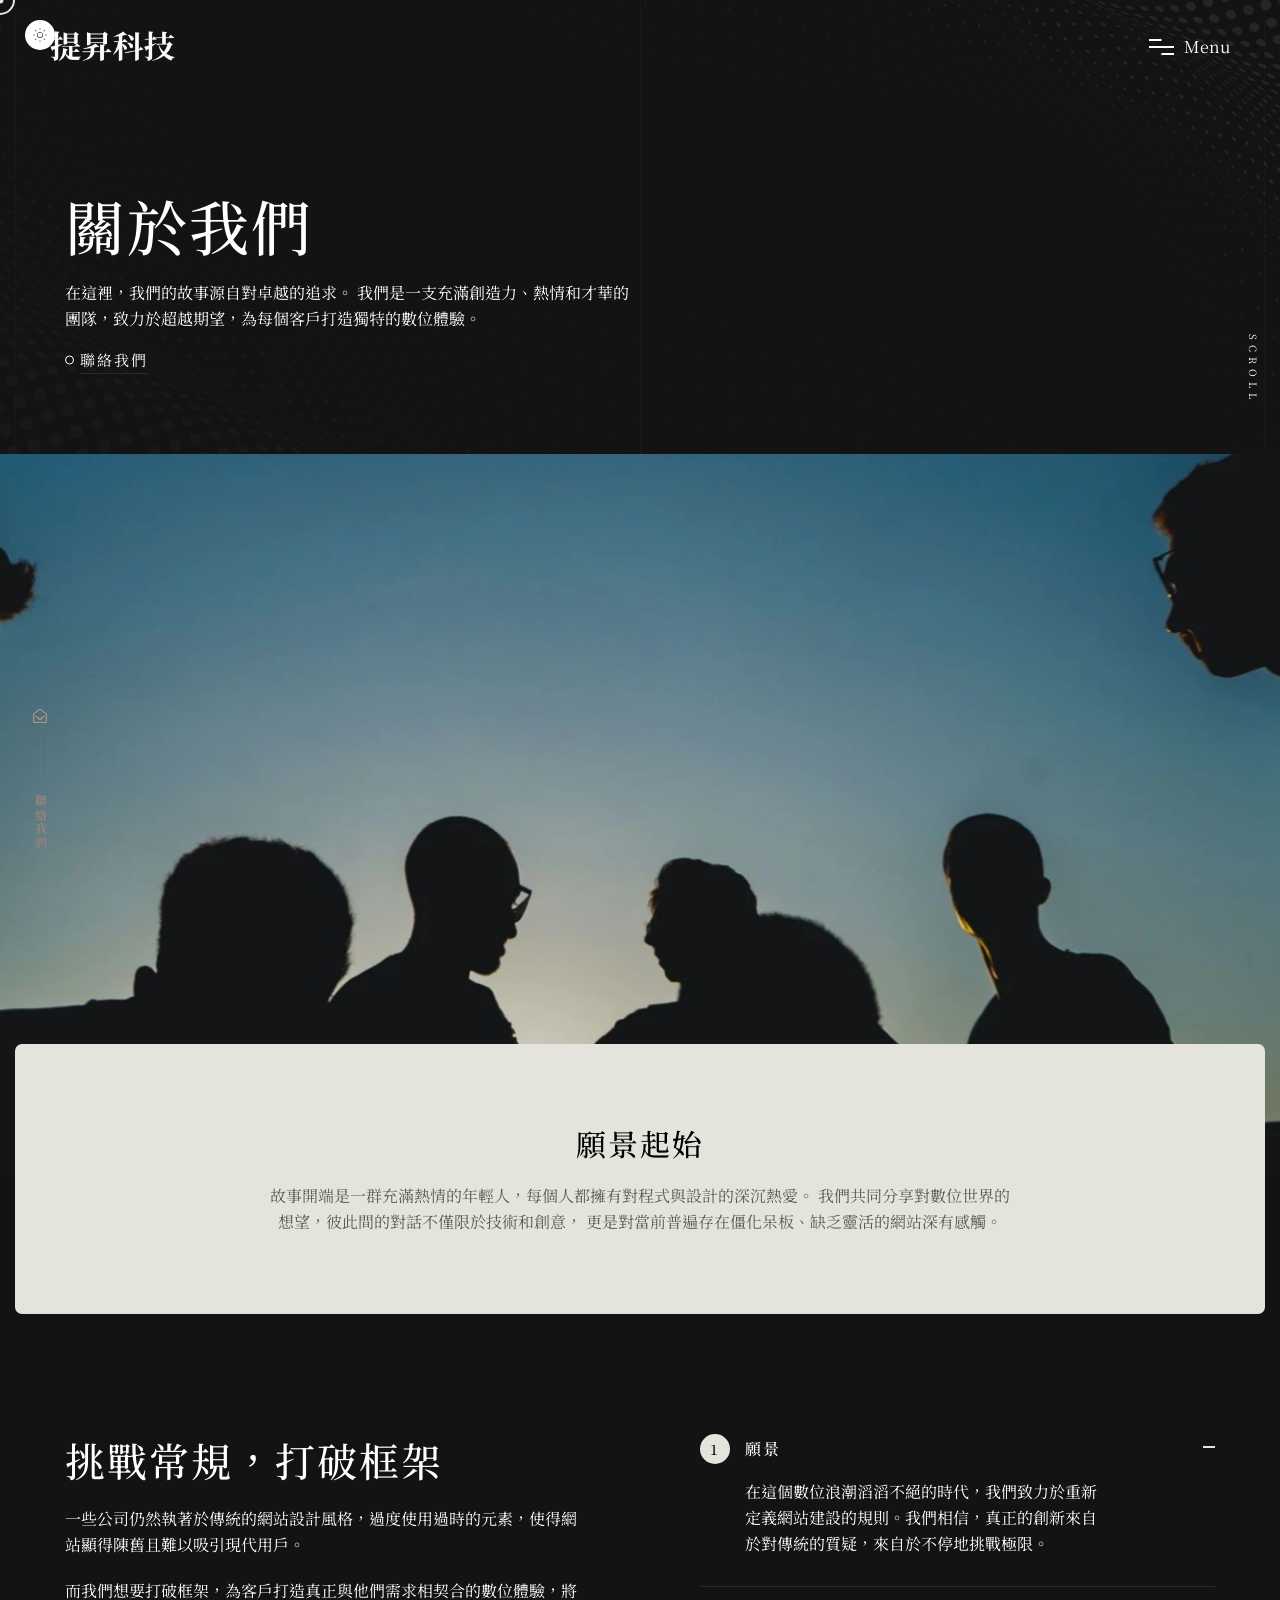
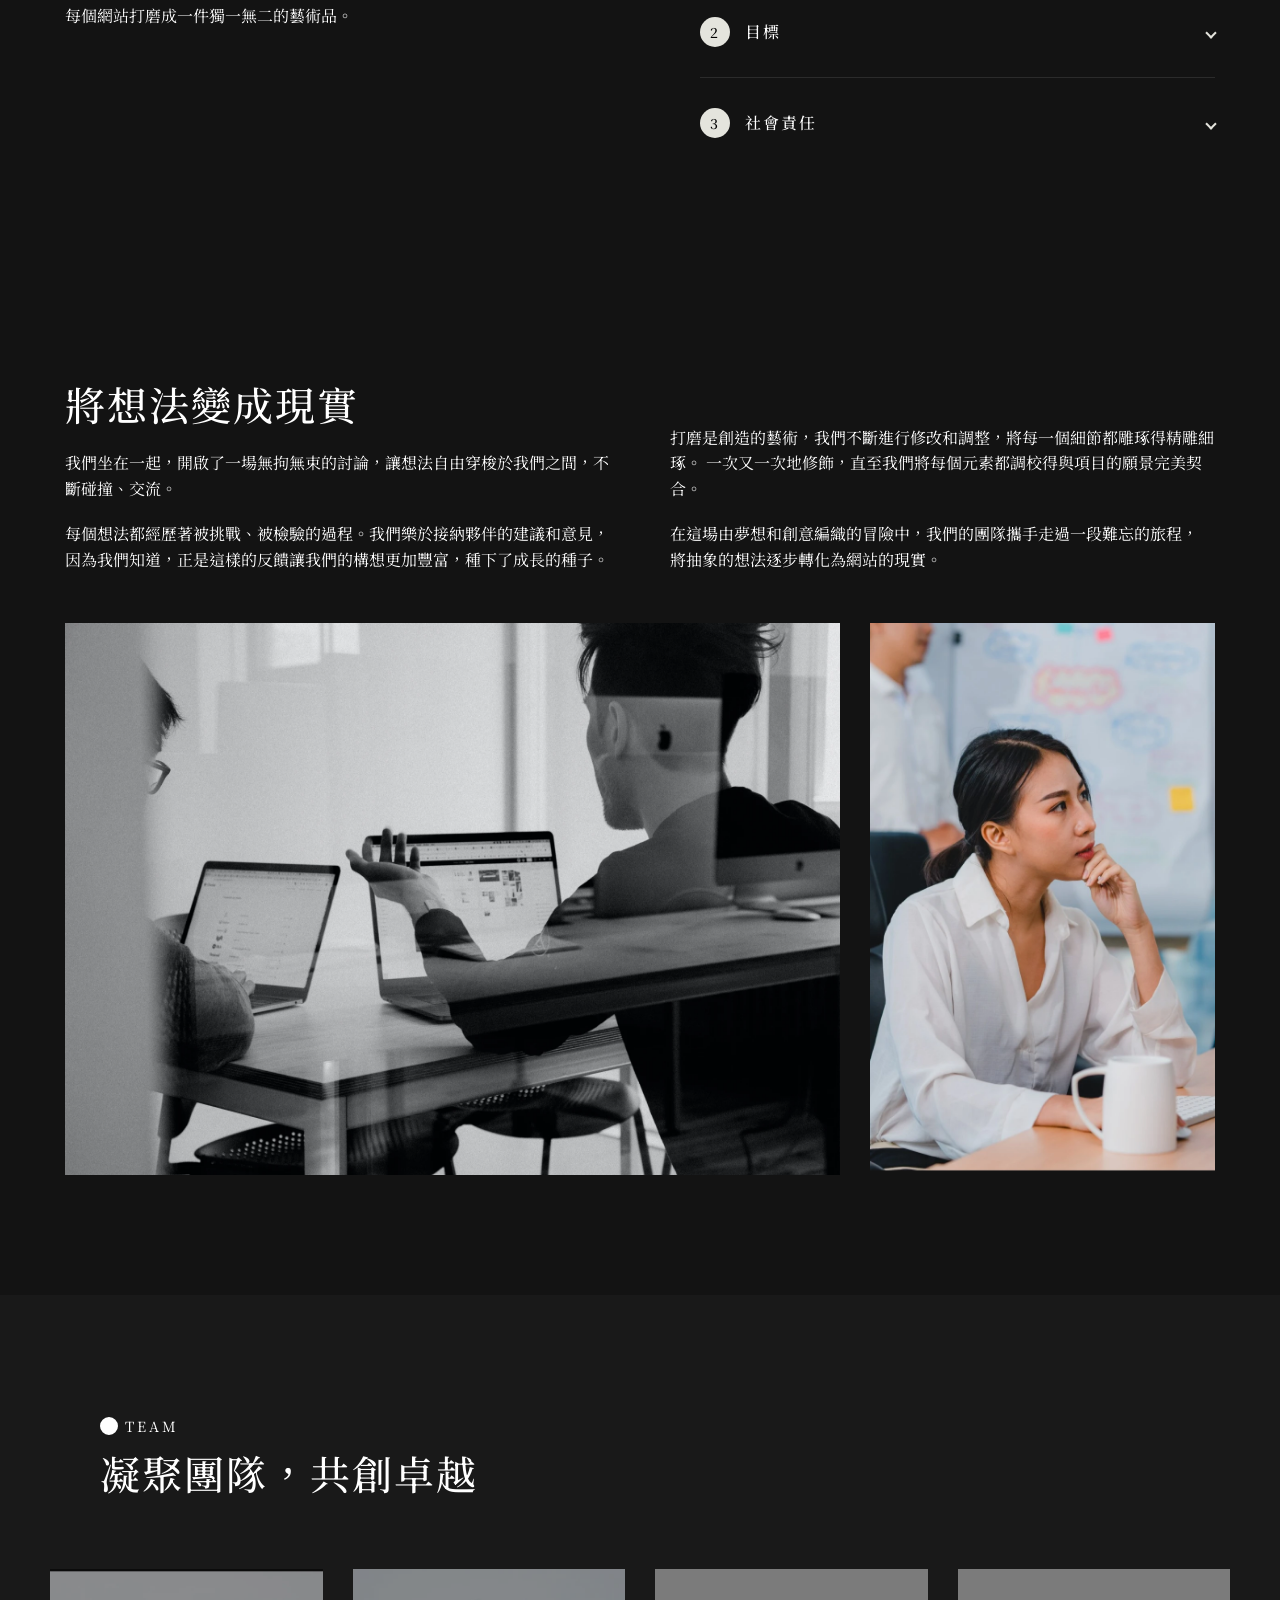
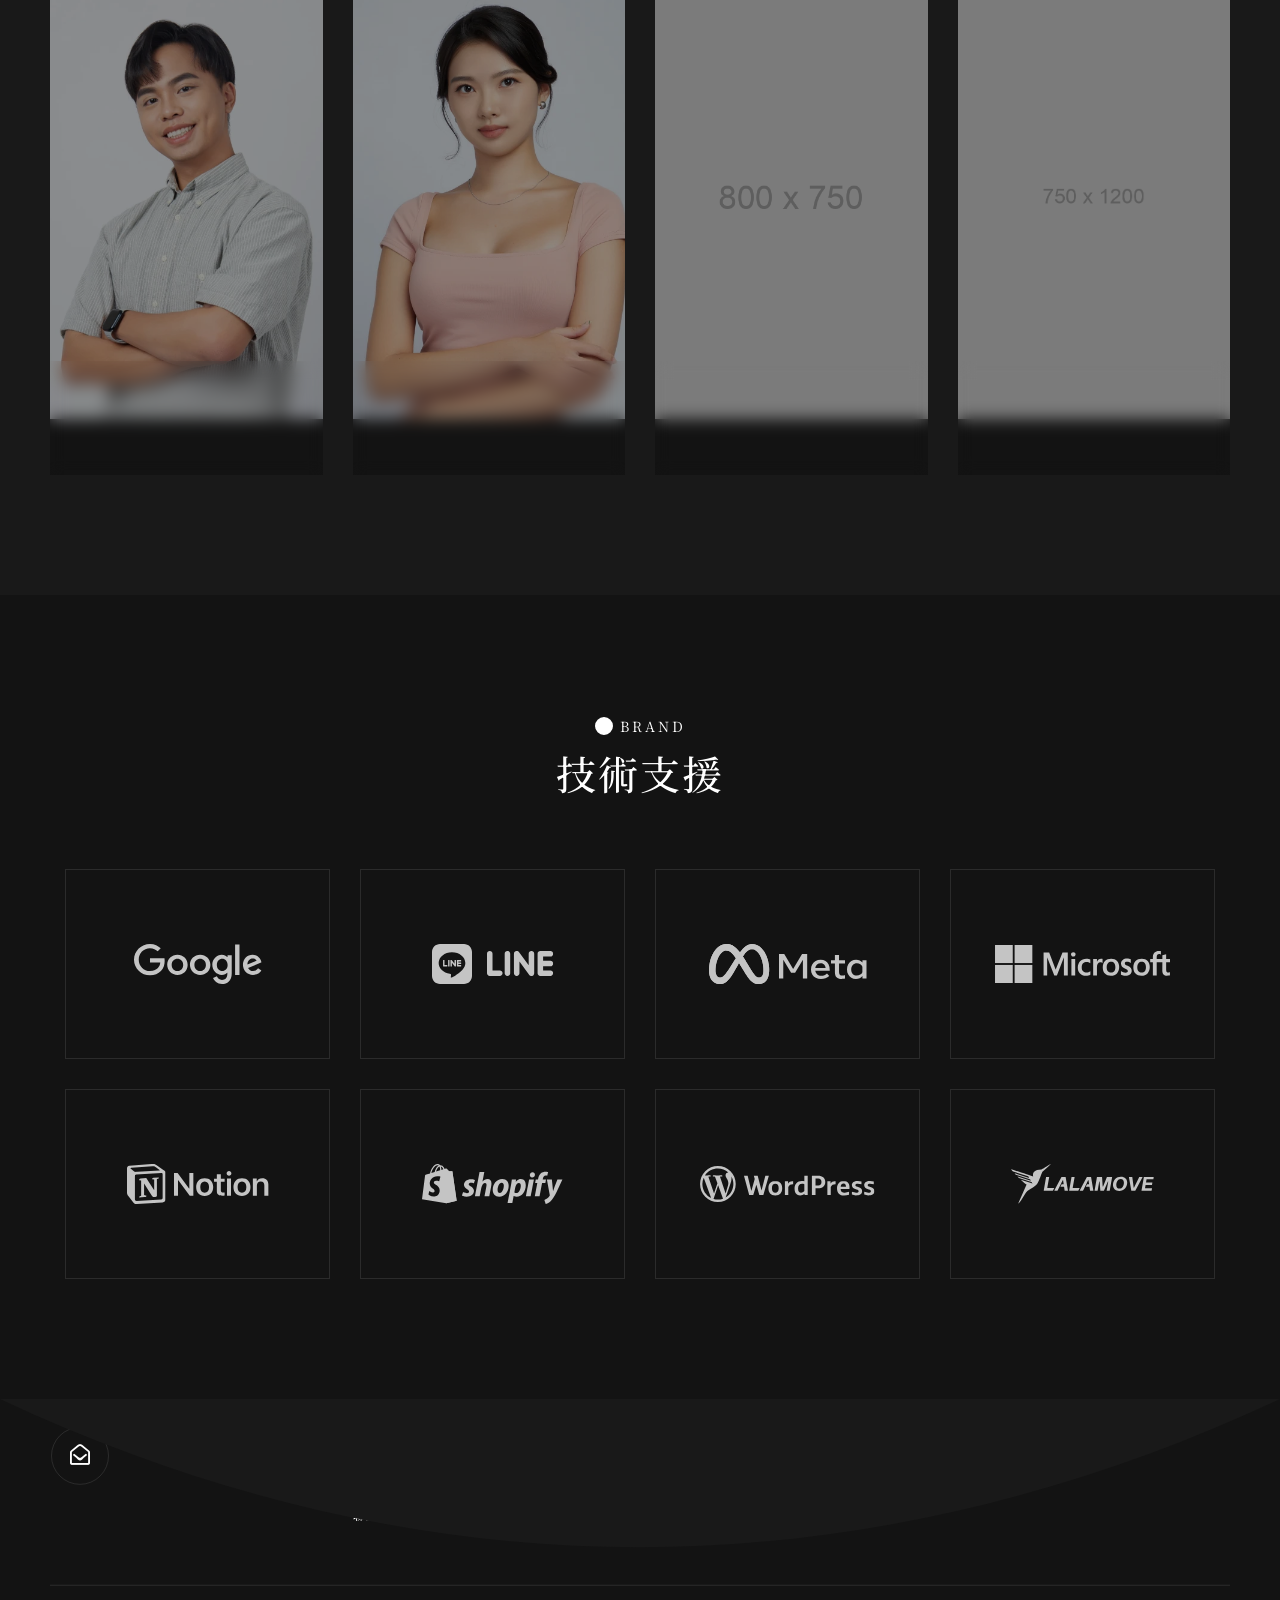
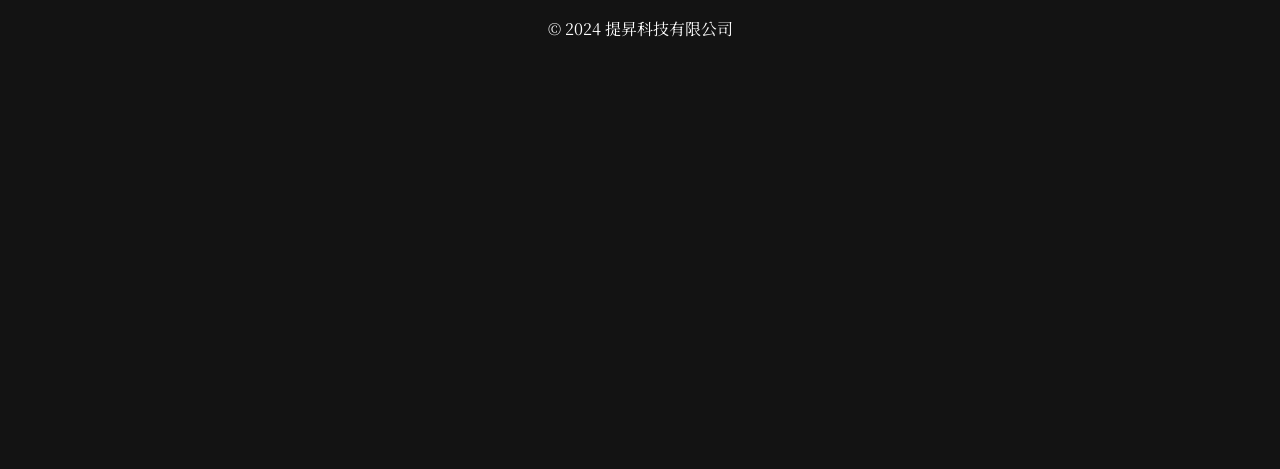
==== commit 244275da: "setting" ====
--- a/about-us.html
+++ b/about-us.html
@@ -336,7 +336,7 @@
                 <div class="team-item p-relative grid-item box-hover-image">
                     <div class="team-item-inner  background-main">
                         <div class="avatar box-img" data-overlay="4">
-                            <img class="cover-bg-img" src='assets/img/team/3.jpg' alt=''/>
+                            <img class="cover-bg-img" src='assets/img/team/timduan.webp' alt=''/>
                         </div>
                         <div class="team-content border-before text-center">
                             <h4 class="text-name sm-title-block">Tim Duan</h4>
@@ -358,14 +358,14 @@
                 <div class="team-item p-relative grid-item box-hover-image">
                     <div class="team-item-inner  background-main">
                         <div class="avatar box-img" data-overlay="4">
-                            <img class="cover-bg-img" src='assets/img/team/2.jpg' alt=''/>
+                            <img class="cover-bg-img" src='assets/img/team/yuriafu.webp' alt=''/>
                         </div>
                         <div class="team-content border-before text-center">
-                            <h4 class="text-name sm-title-block">Hisham Megahed</h4>
+                            <h4 class="text-name sm-title-block">Yuria Fukuda</h4>
                             <span class="text-position">Project Manager</span>
                             <ul class="team-socials dsn-socials box-social">
                                 <li>
-                                    <a href="mailto:service@timtech.tw" target="_blank" rel="nofollow">
+                                    <a href="mailto:yuriafu@timtech.tw" target="_blank" rel="nofollow">
                                         <i class="far fa-envelope-open" aria-hidden="true"></i>
                                         <span>Email</span>
                                     </a>
@@ -382,11 +382,11 @@
                             <img class="cover-bg-img" src='assets/img/team/1.jpg' alt=''/>
                         </div>
                         <div class="team-content border-before text-center">
-                            <h4 class="text-name sm-title-block">Blake Hamilton</h4>
+                            <h4 class="text-name sm-title-block">Nathan Cheng</h4>
                             <span class="text-position">Engineer</span>
                             <ul class="team-socials dsn-socials box-social">
                                 <li>
-                                    <a href="mailto:service@timtech.tw" target="_blank" rel="nofollow">
+                                    <a href="mailto:nathancheng@timtech.tw" target="_blank" rel="nofollow">
                                         <i class="far fa-envelope-open" aria-hidden="true"></i>
                                         <span>Email</span>
                                     </a>
@@ -635,49 +635,49 @@
                 <div class="sub-section-title text-center">
                     <p class="description d-inline-block  circle-before mb-10">Brand</p>
                     <h2 class="title-h2 dsn-heading-title p-relative title-block-lg d-block    heading-color">
-                        What People are Saying
+                        技術支援
                     </h2>
                 </div>
             </div>
             <div class="d-grid grid-md-4 grid-sm-2 dsn-brand">
                 <div class="brand-item border-style">
                     <div class="brand-item-inner  over-hidden p-relative ">
-                        <img src="assets/img/brand/1.svg" alt="">
+                        <img src="assets/img/brand/google.svg" alt="">
                     </div>
                 </div>
                 <div class="brand-item border-style">
                     <div class="brand-item-inner  over-hidden p-relative ">
-                        <img src="assets/img/brand/2.svg" alt="">
+                        <img src="assets/img/brand/line.svg" alt="">
                     </div>
                 </div>
                 <div class="brand-item border-style">
                     <div class="brand-item-inner  over-hidden p-relative ">
-                        <img src="assets/img/brand/3.svg" alt="">
+                        <img src="assets/img/brand/meta.svg" alt="">
                     </div>
                 </div>
                 <div class="brand-item border-style">
                     <div class="brand-item-inner  over-hidden p-relative ">
-                        <img src="assets/img/brand/4.svg" alt="">
+                        <img src="assets/img/brand/microsoft.svg" alt="">
                     </div>
                 </div>
                 <div class="brand-item border-style">
                     <div class="brand-item-inner  over-hidden p-relative ">
-                        <img src="assets/img/brand/5.svg" alt="">
+                        <img src="assets/img/brand/notion.svg" alt="">
                     </div>
                 </div>
                 <div class="brand-item border-style">
                     <div class="brand-item-inner  over-hidden p-relative ">
-                        <img src="assets/img/brand/6.svg" alt="">
+                        <img src="assets/img/brand/shopify.svg" alt="">
                     </div>
                 </div>
                 <div class="brand-item border-style">
                     <div class="brand-item-inner  over-hidden p-relative ">
-                        <img src="assets/img/brand/1.svg" alt="">
+                        <img src="assets/img/brand/wordpress.svg" alt="">
                     </div>
                 </div>
                 <div class="brand-item border-style">
                     <div class="brand-item-inner  over-hidden p-relative ">
-                        <img src="assets/img/brand/4.svg" alt="">
+                        <img src="assets/img/brand/lalamove.svg" alt="">
                     </div>
                 </div>
 
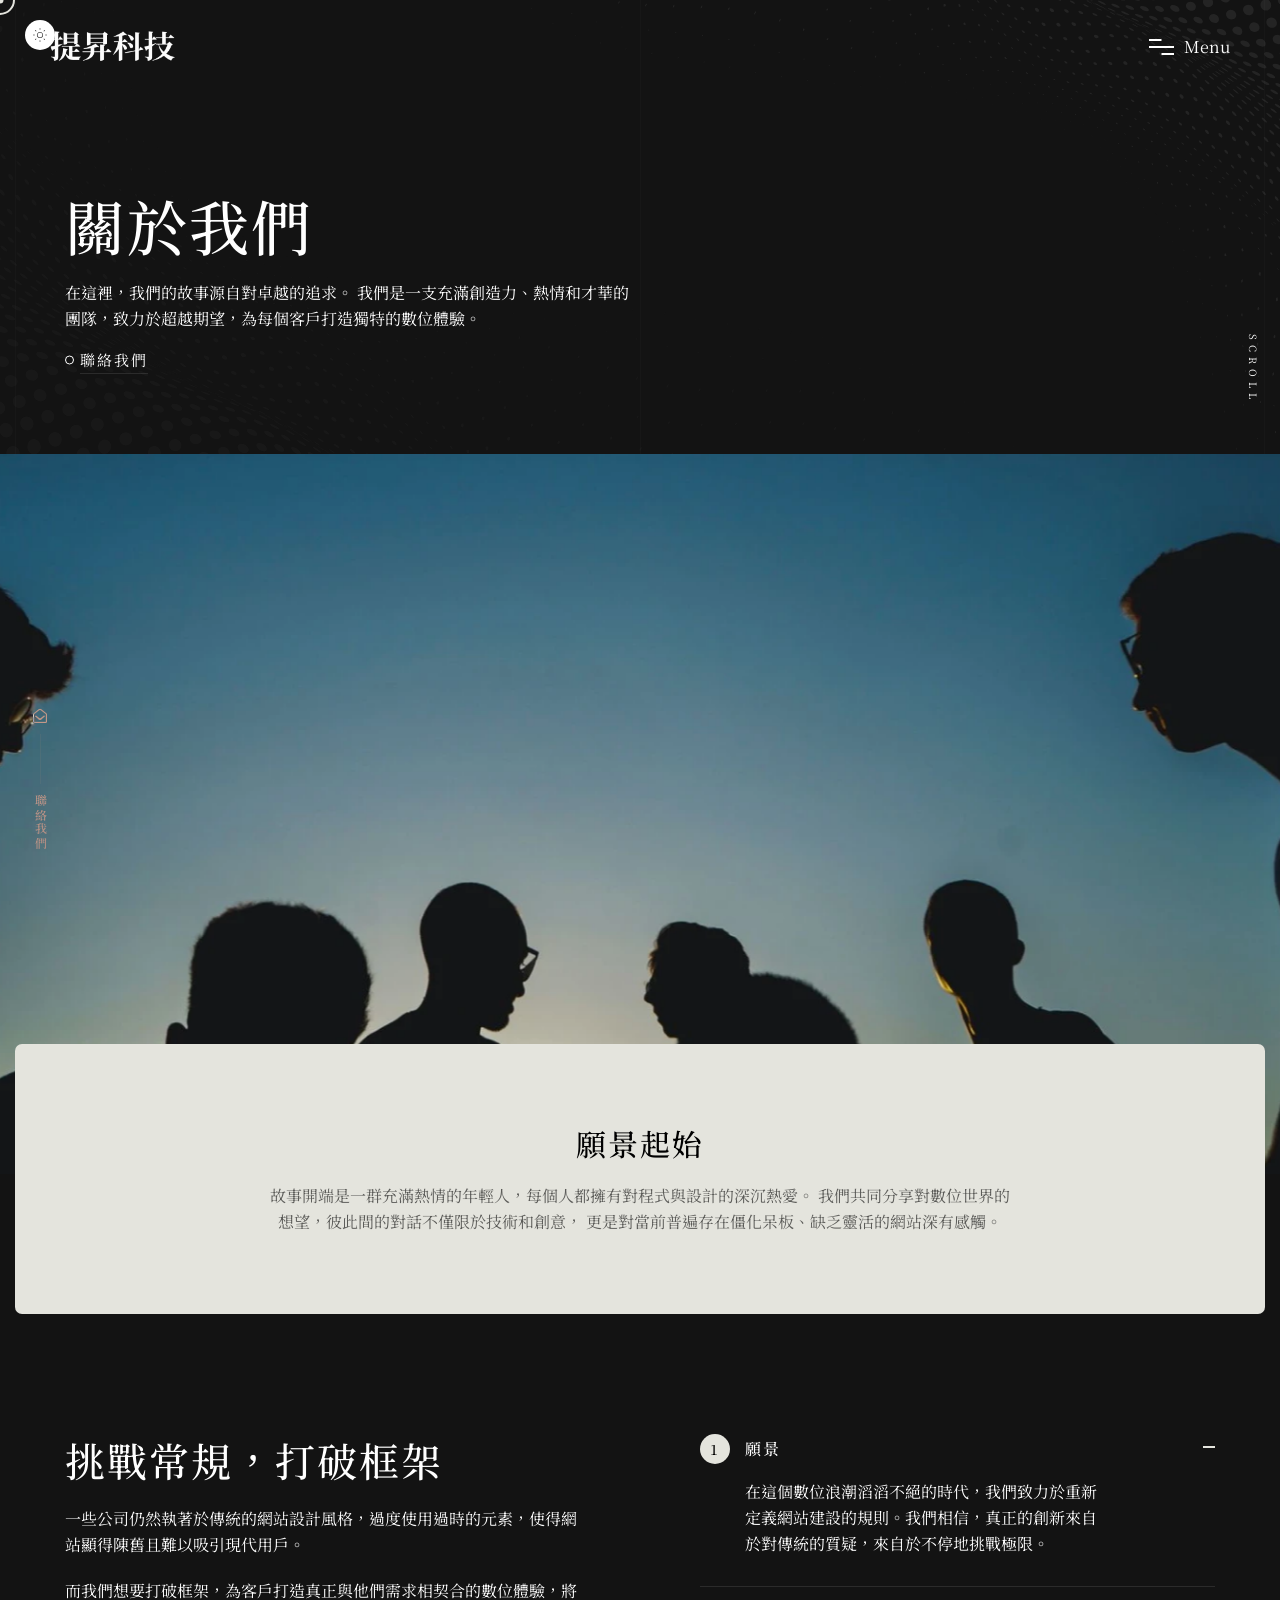
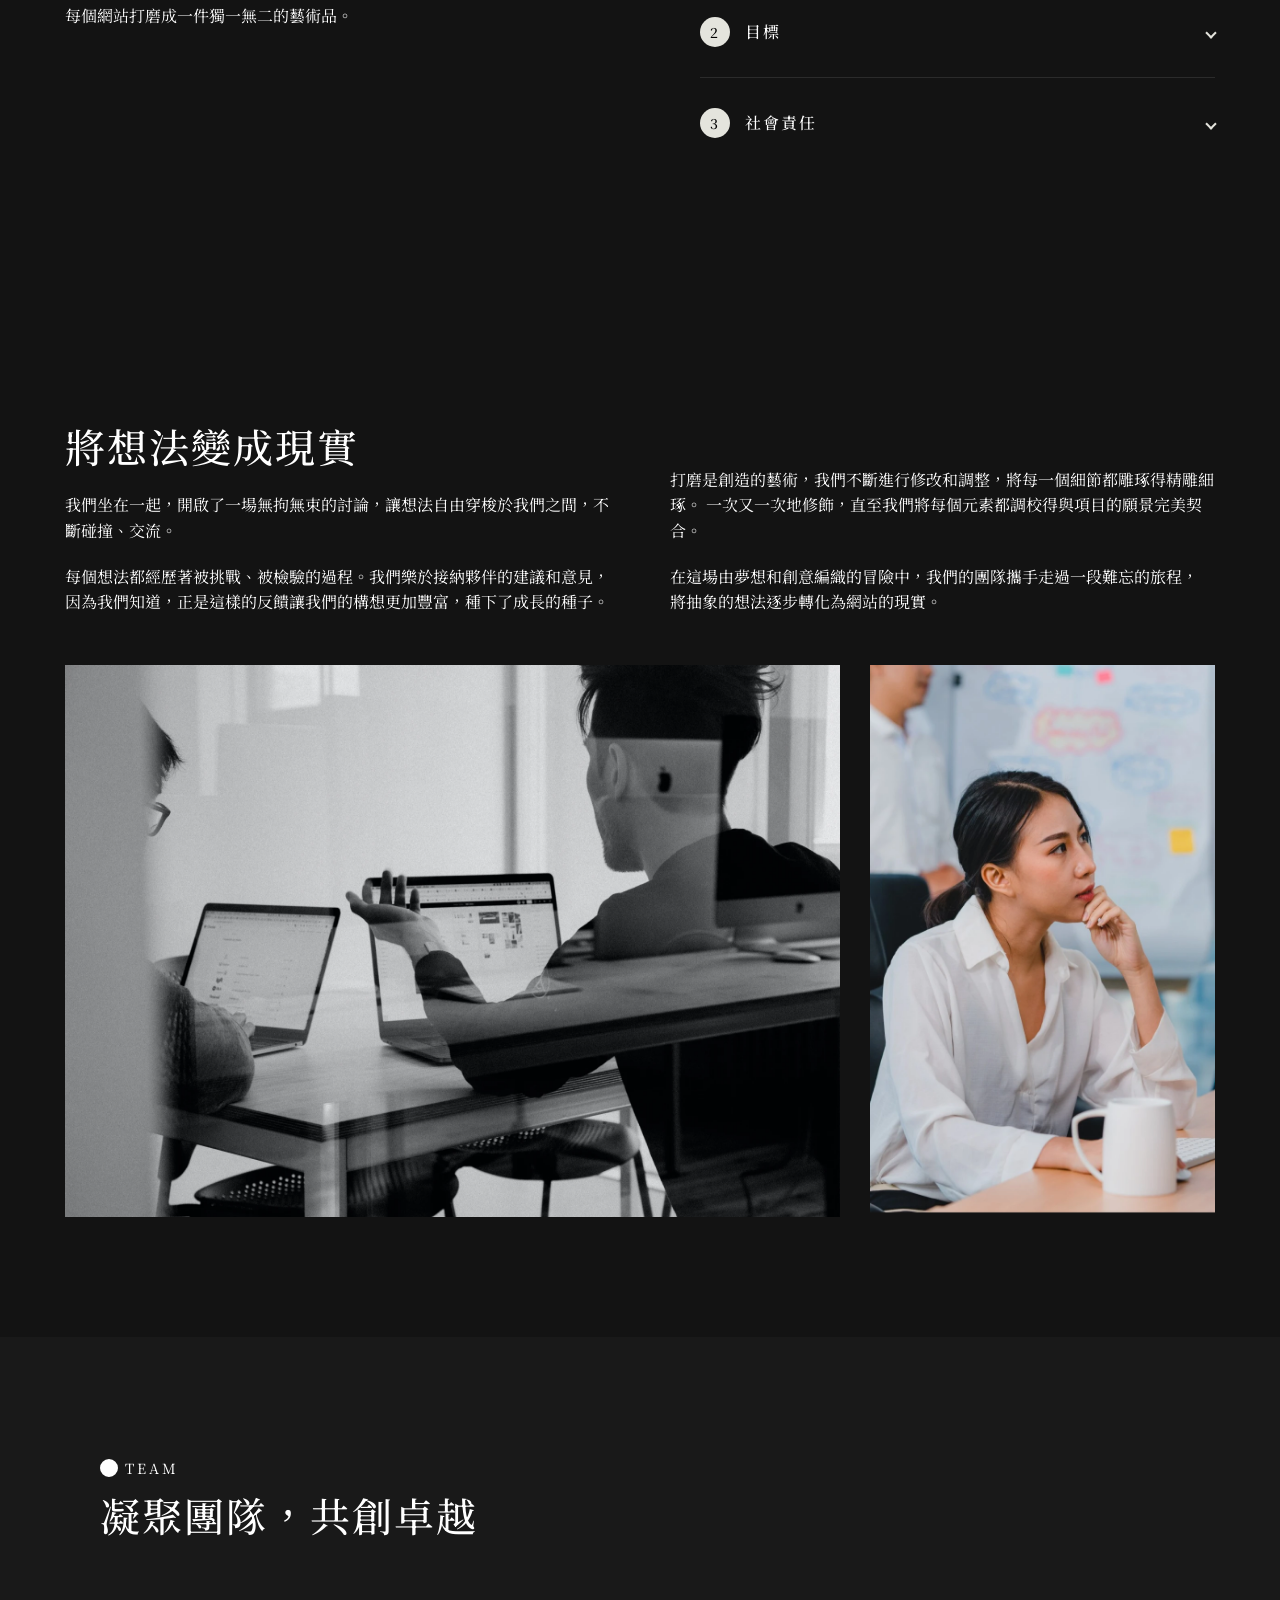
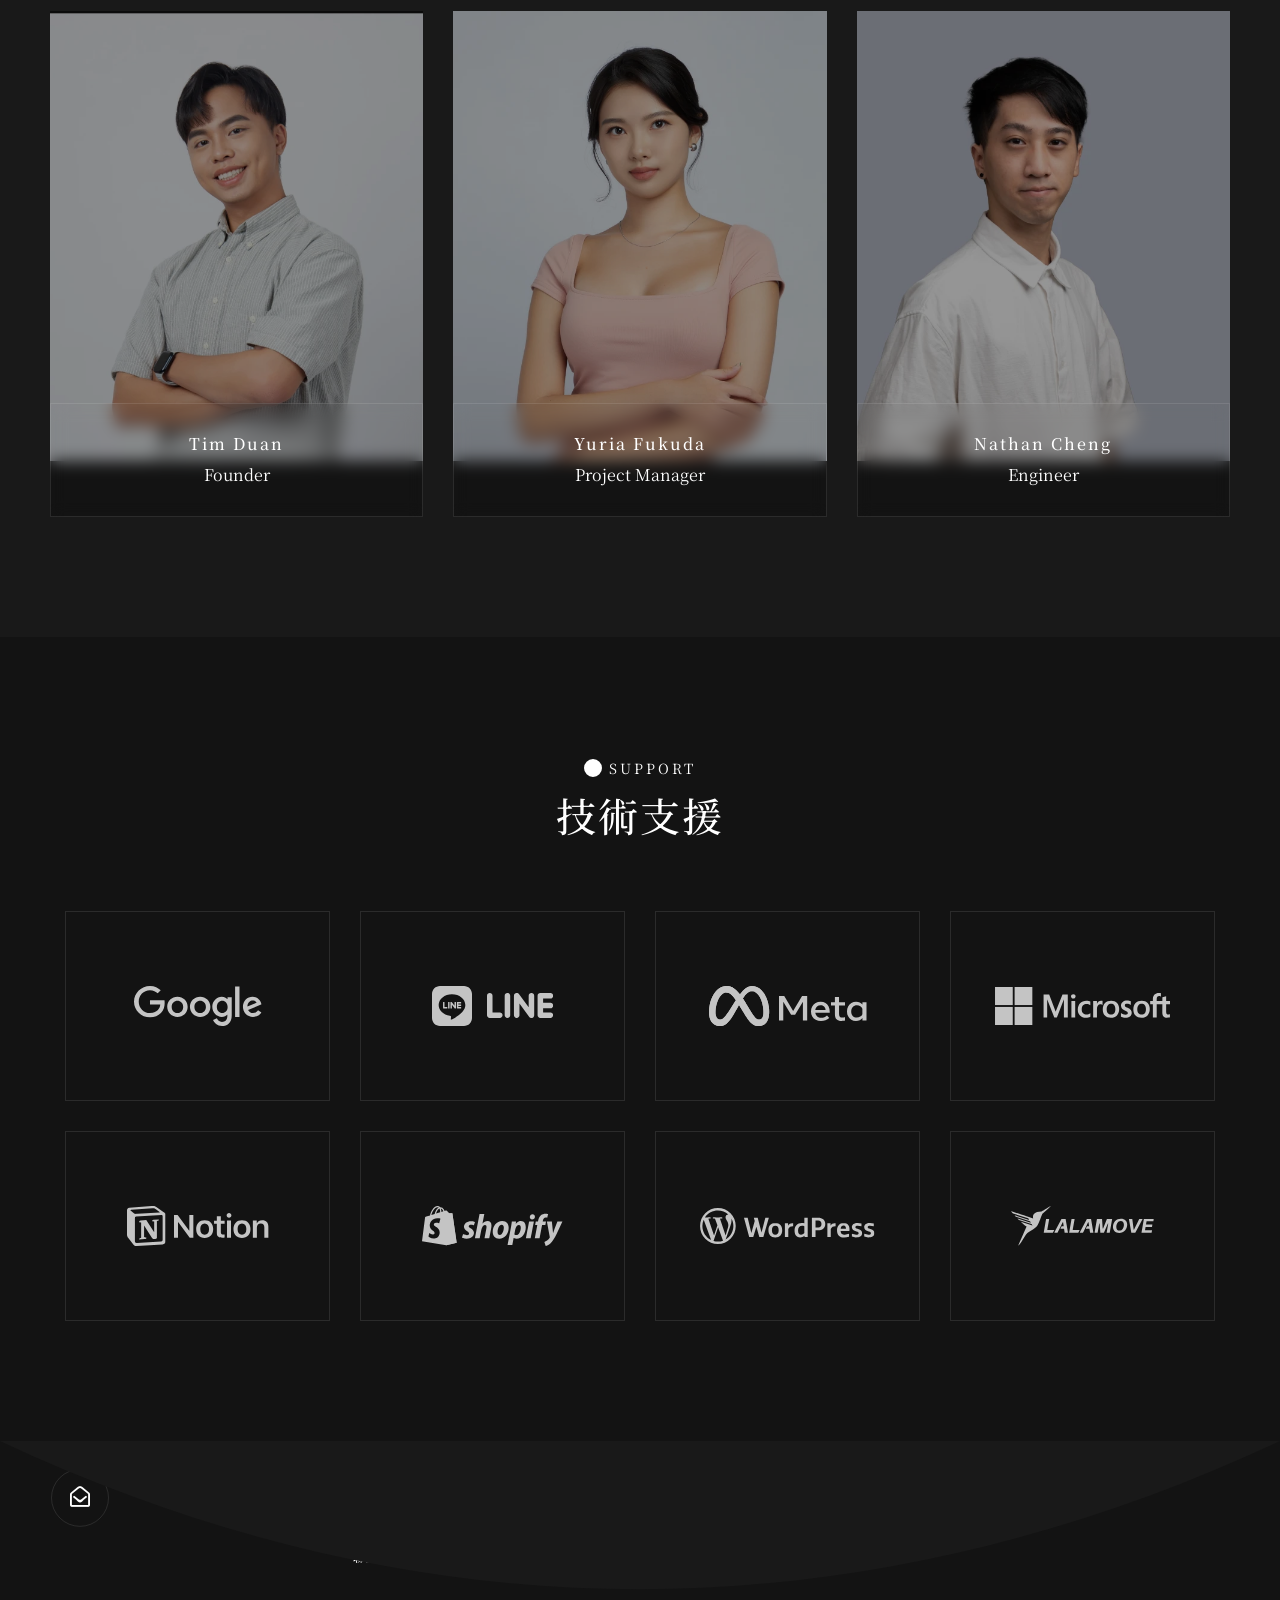
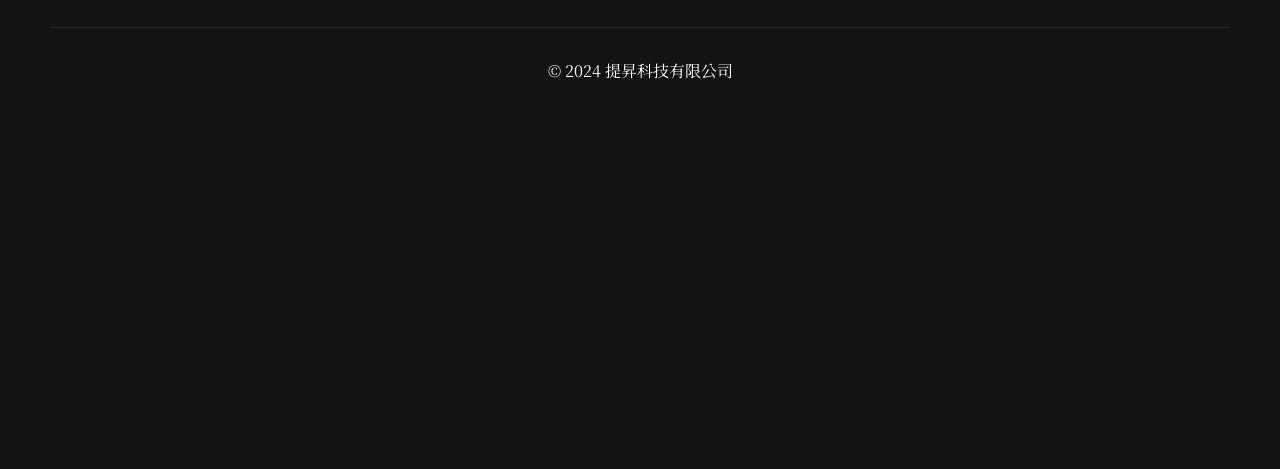
==== commit 1d994c92: "2024.1.5" ====
--- a/about-us.html
+++ b/about-us.html
@@ -332,7 +332,7 @@
                     </h2>
                 </div>
             </div>
-            <div class="d-grid grid-lg-4 grid-sm-2 dsn-team v-dark-head">
+            <div class="d-grid grid-lg-3 grid-sm-2 dsn-team v-dark-head">
                 <div class="team-item p-relative grid-item box-hover-image">
                     <div class="team-item-inner  background-main">
                         <div class="avatar box-img" data-overlay="4">
@@ -379,7 +379,7 @@
                 <div class="team-item p-relative grid-item box-hover-image">
                     <div class="team-item-inner  background-main">
                         <div class="avatar box-img" data-overlay="4">
-                            <img class="cover-bg-img" src='assets/img/team/1.jpg' alt=''/>
+                            <img class="cover-bg-img" src='assets/img/team/nathancheng.webp' alt=''/>
                         </div>
                         <div class="team-content border-before text-center">
                             <h4 class="text-name sm-title-block">Nathan Cheng</h4>
@@ -397,7 +397,7 @@
 
                     </div>
                 </div>
-                <div class="team-item p-relative grid-item box-hover-image">
+                <!-- <div class="team-item p-relative grid-item box-hover-image">
                     <div class="team-item-inner  background-main">
                         <div class="avatar box-img" data-overlay="4">
                             <img class="cover-bg-img" src='assets/img/p-1.jpg' alt=''/>
@@ -417,7 +417,7 @@
 
 
                     </div>
-                </div>
+                </div> -->
             </div>
 
         </div>
@@ -633,7 +633,7 @@
         <div class="p-relative container section-margin">
             <div class="section-title d-flex justify-content-center  mb-70">
                 <div class="sub-section-title text-center">
-                    <p class="description d-inline-block  circle-before mb-10">Brand</p>
+                    <p class="description d-inline-block  circle-before mb-10">Support</p>
                     <h2 class="title-h2 dsn-heading-title p-relative title-block-lg d-block    heading-color">
                         技術支援
                     </h2>
